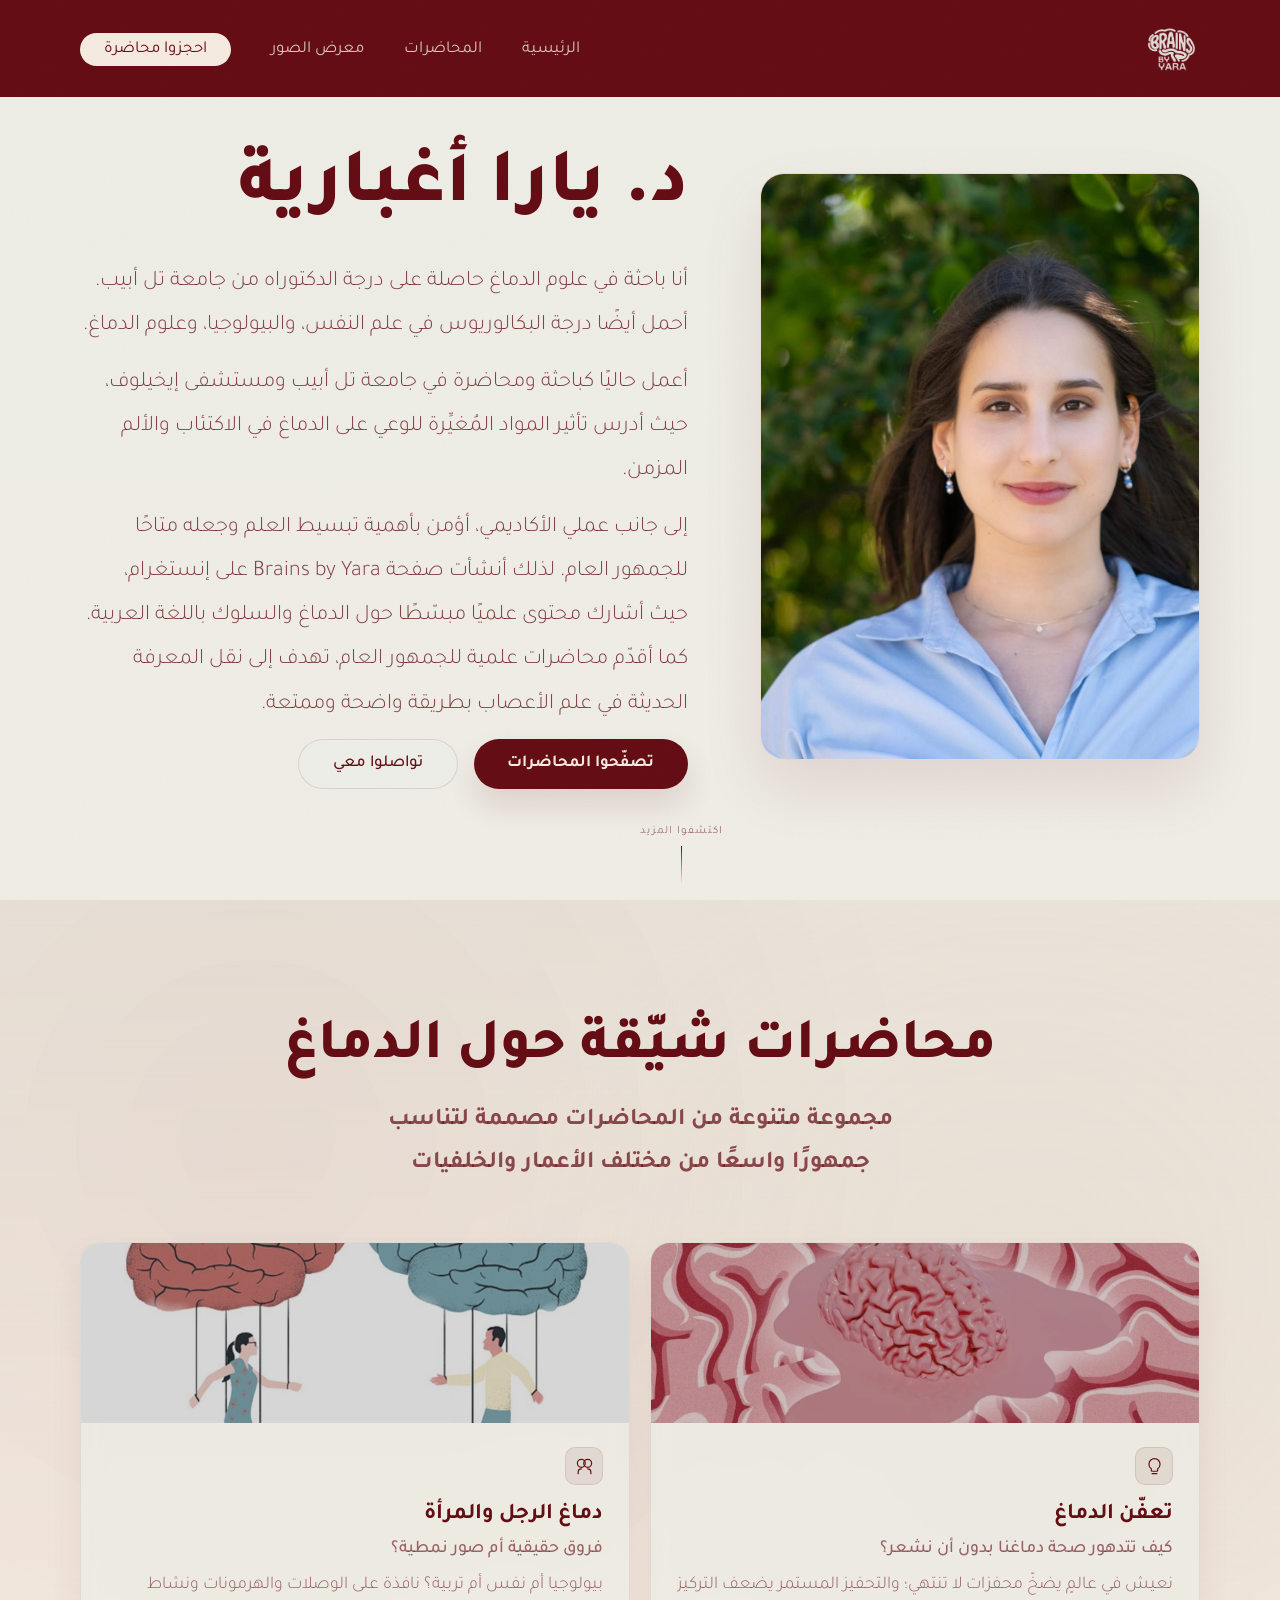
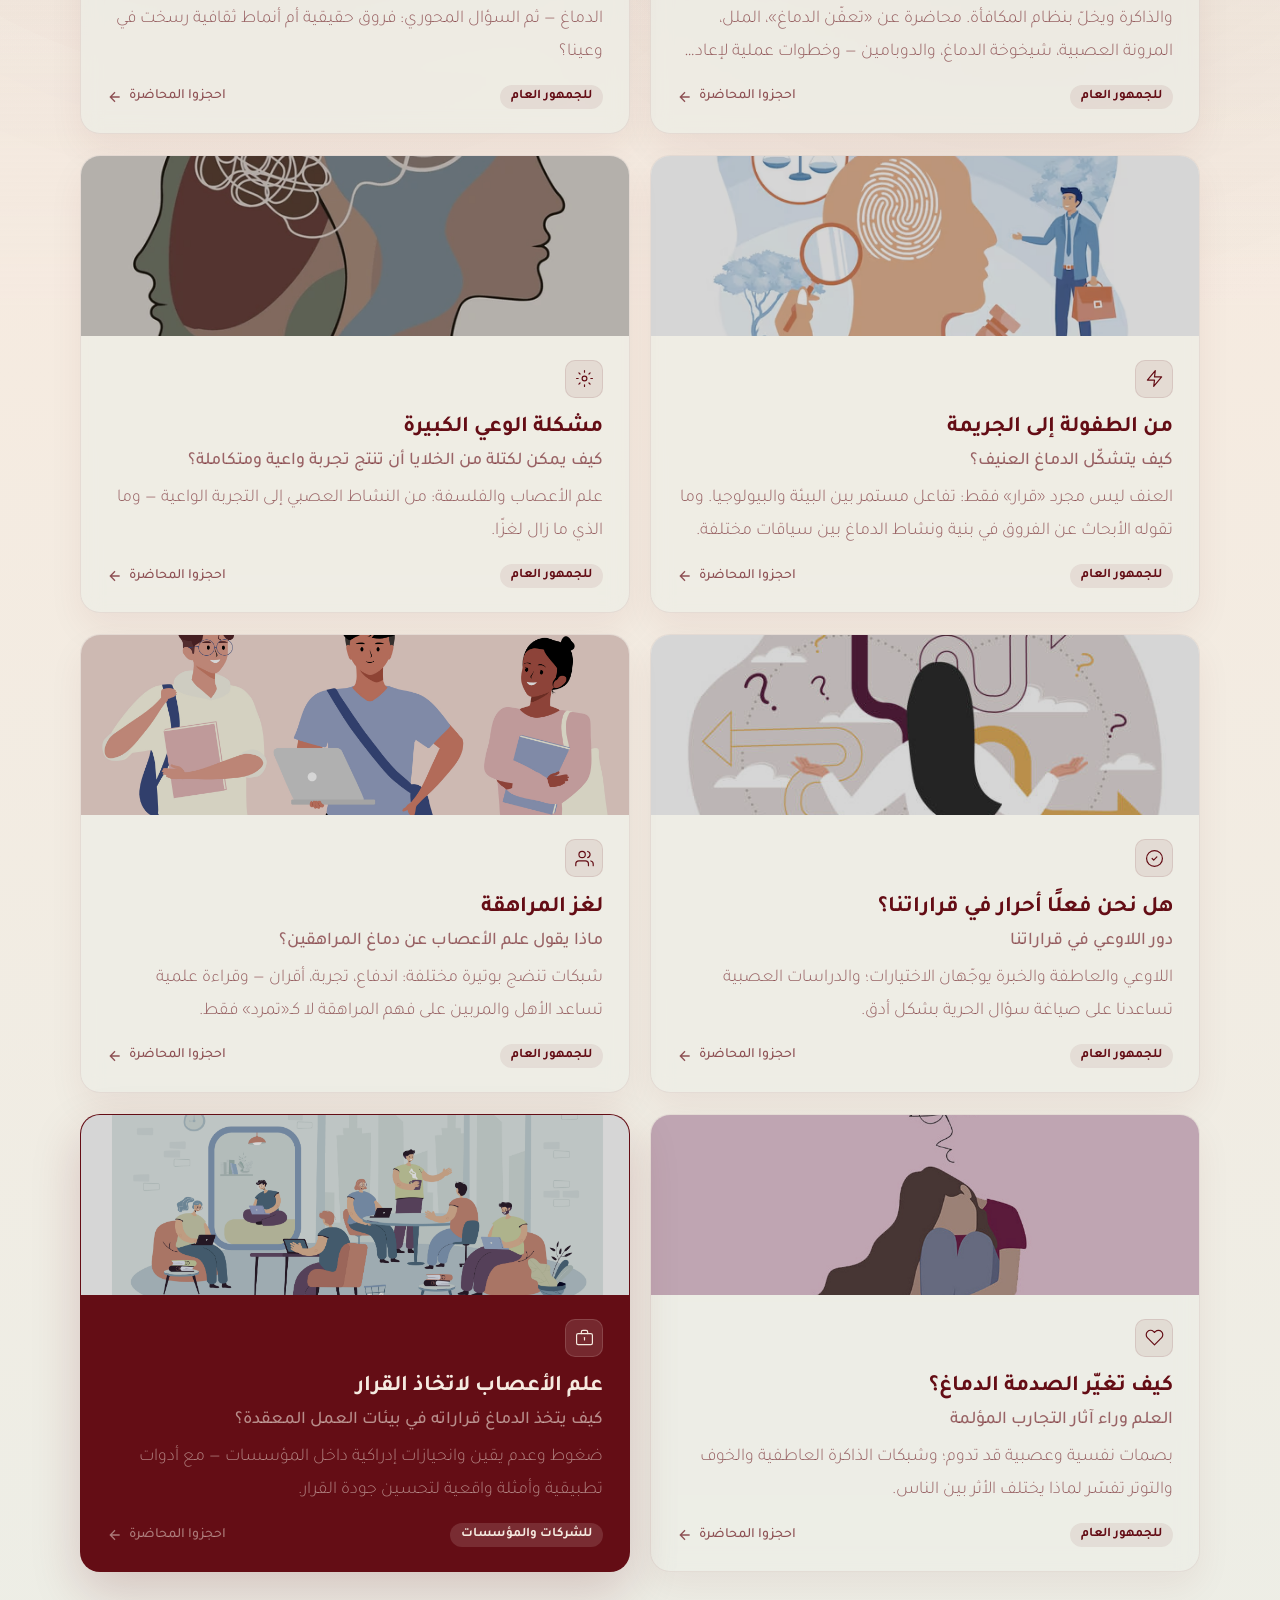
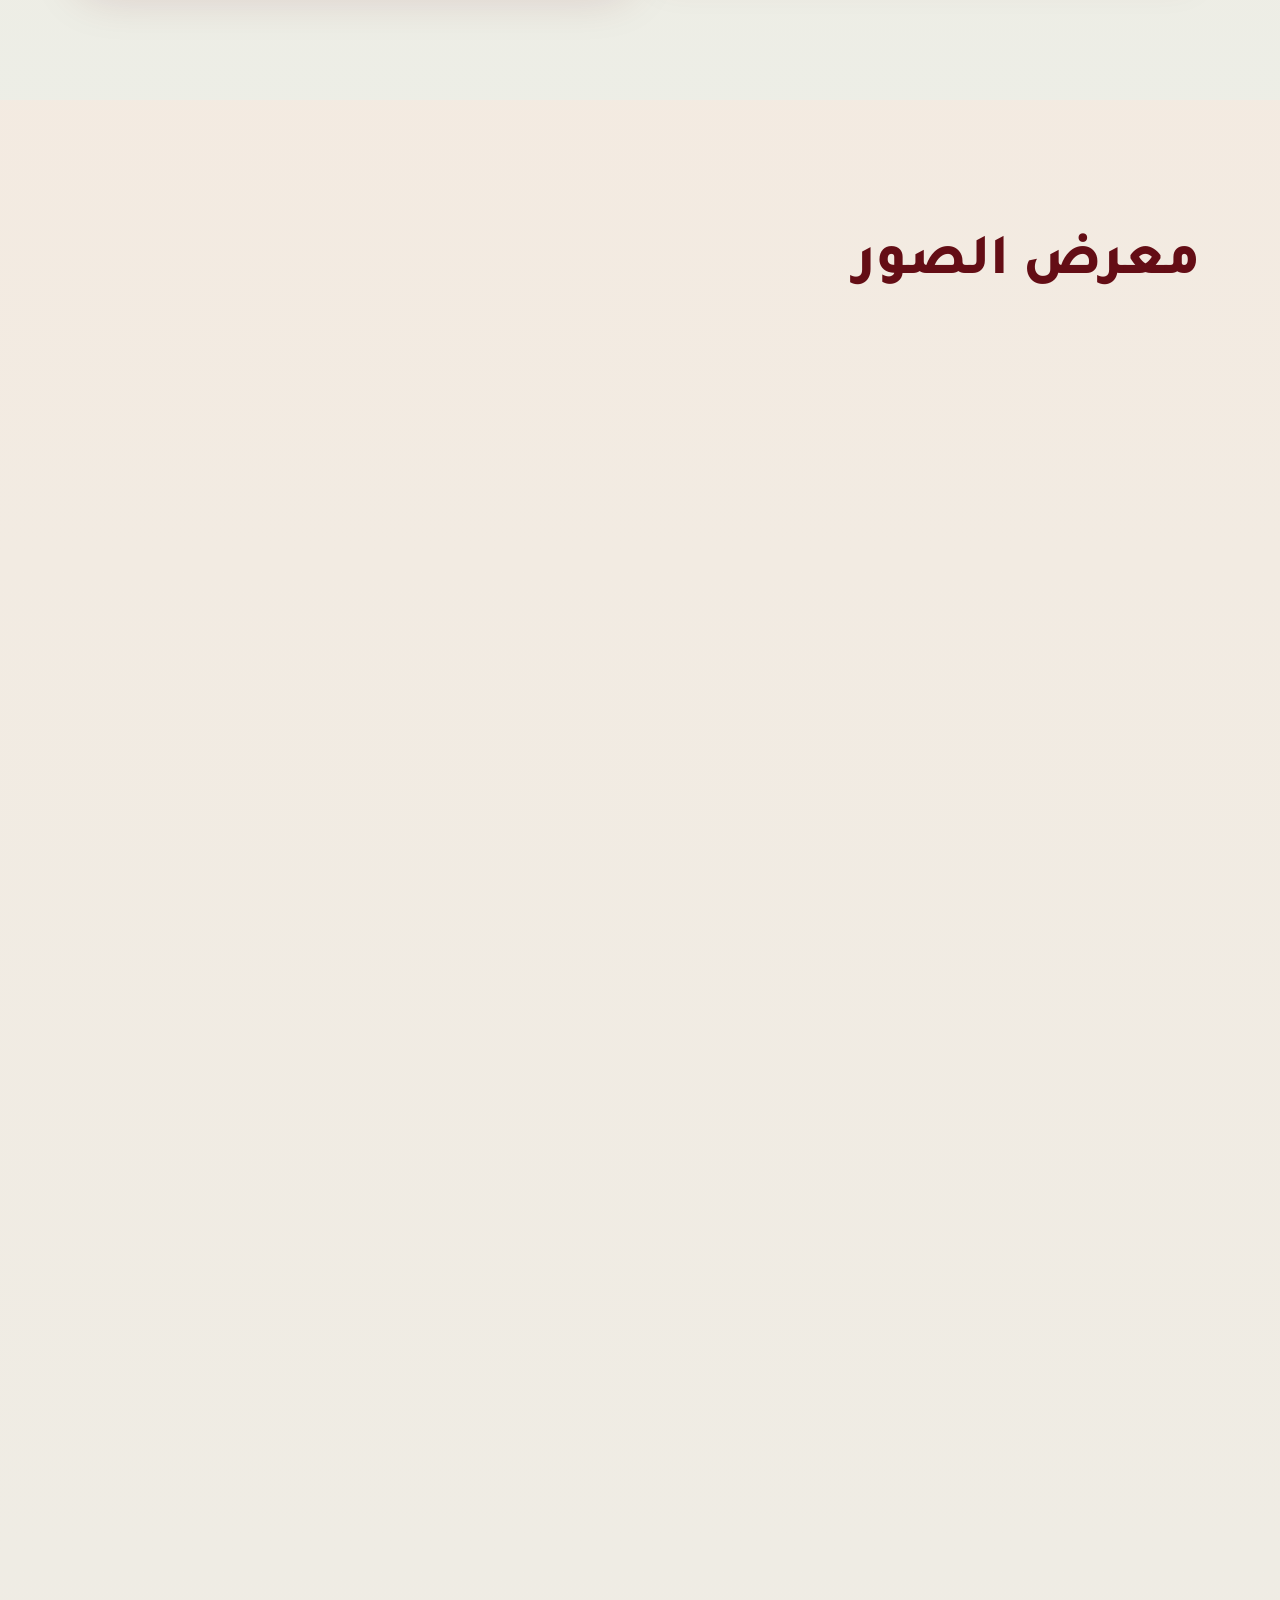
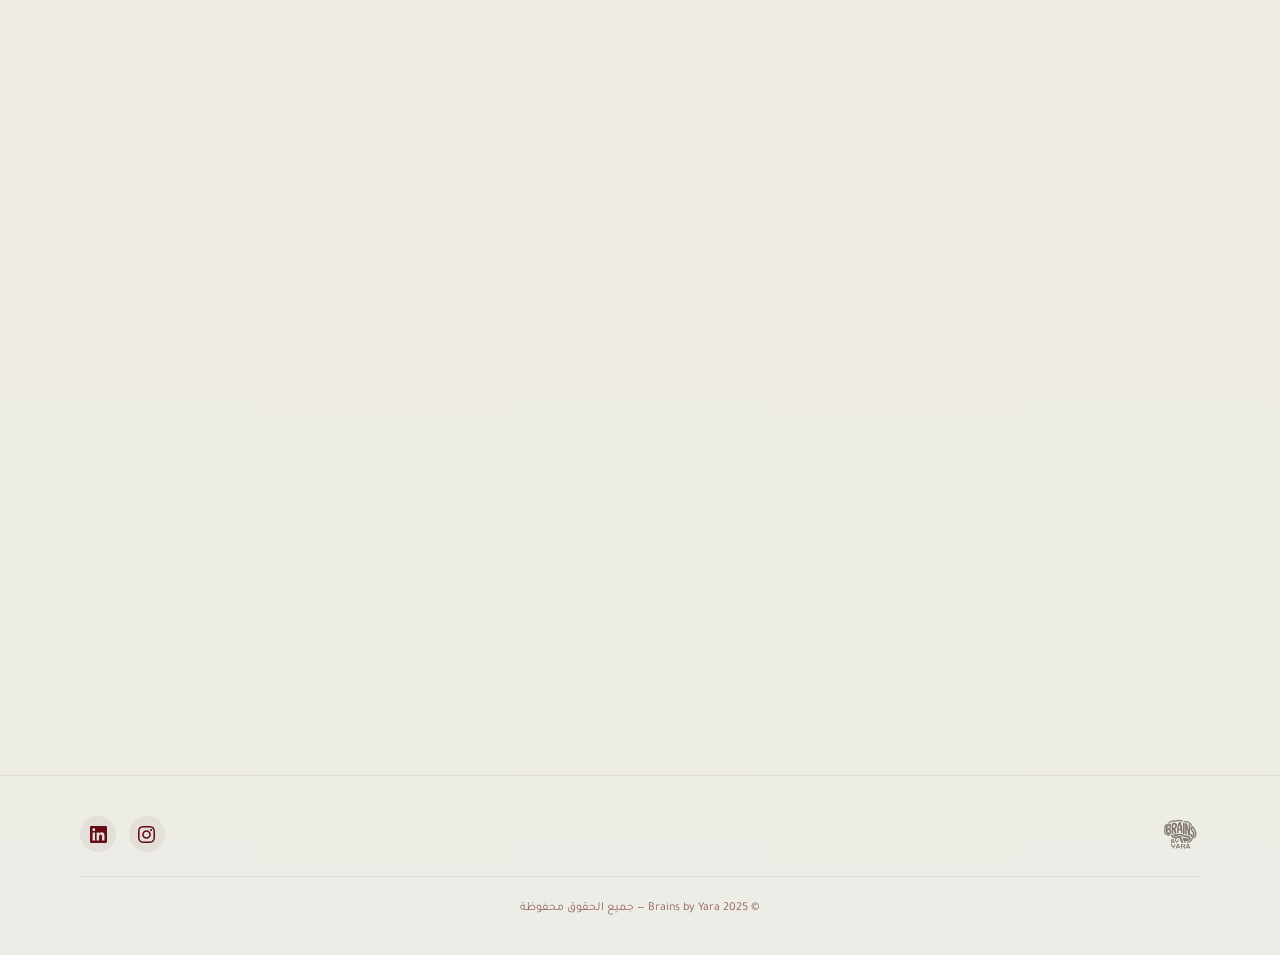
==== index.html @ b1586b53 "Fix scroll hint overlap + soften hero fade effect - Moved scroll hint lower to avoid overlapping but" ====
<!DOCTYPE html>
<html lang="ar" dir="rtl">
<head>
    <meta charset="UTF-8">
    <meta name="viewport" content="width=device-width, initial-scale=1.0">
    <title>Brains by Yara — محاضرات في علم الأعصاب</title>
    <meta name="description" content="محاضرات تفاعلية في علم الأعصاب مع يارا عجبارية. اكتشفوا كيف يعمل الدماغ من خلال محاضرات مشوّقة حول الوعي، اتخاذ القرارات، المراهقة، الصدمات النفسية والمزيد.">
    <meta name="keywords" content="علم الأعصاب, محاضرات, يارا عجبارية, الدماغ, Brains by Yara, neuroscience, lectures">
    <meta property="og:type" content="website">
    <meta property="og:title" content="Brains by Yara — محاضرات في علم الأعصاب">
    <meta property="og:description" content="محاضرات تفاعلية في علم الأعصاب مع يارا عجبارية. اكتشفوا كيف يعمل الدماغ من خلال محاضرات مشوّقة.">
    <meta property="og:image" content="https://brainsbyara.com/Yara_logo_Sand.png">
    <meta property="og:url" content="https://brainsbyara.com/">
    <meta property="og:locale" content="ar_AR">
    <meta name="twitter:card" content="summary_large_image">
    <meta name="twitter:title" content="Brains by Yara — محاضرات في علم الأعصاب">
    <meta name="twitter:description" content="محاضرات تفاعلية في علم الأعصاب مع يارا عجبارية.">
    <meta name="twitter:image" content="https://brainsbyara.com/Yara_logo_Sand.png">
    <link rel="canonical" href="https://brainsbyara.com/">
    <link rel="icon" type="image/png" href="Yara_logo_Sand.png">
    <link href="https://fonts.googleapis.com/css2?family=Tajawal:wght@200;300;400;500;700;800;900&family=Playfair+Display:ital,wght@0,400;0,600;0,700;0,800;1,400;1,600&display=swap" rel="stylesheet">
    <style>
        :root {
            --brown: #640D15;
            --khaki: #D6CBC1;
            --cream: #F5EAE0;
            --blush: #E1D5C9;
            --olive: #640D15;
            --dark-green: #640D15;
            --off-white: #ECEDE6;
            --near-black: #2f2326;
        }

        * { margin: 0; padding: 0; box-sizing: border-box; }
        html { scroll-behavior: smooth; }
        body {
            font-family: 'Tajawal', sans-serif;
            font-size: 1.35rem;
            background: linear-gradient(180deg, var(--off-white) 0%, var(--cream) 48%, var(--off-white) 100%);
            color: var(--near-black);
            overflow-x: hidden;
        }

        /* Grain */
        body::after {
            content: '';
            position: fixed; inset: 0; z-index: 9999;
            pointer-events: none; opacity: 0.012;
            background-image: url("data:image/svg+xml,%3Csvg viewBox='0 0 256 256' xmlns='http://www.w3.org/2000/svg'%3E%3Cfilter id='n'%3E%3CfeTurbulence type='fractalNoise' baseFrequency='0.9' numOctaves='4' stitchTiles='stitch'/%3E%3C/filter%3E%3Crect width='100%25' height='100%25' filter='url(%23n)'/%3E%3C/svg%3E");
            background-repeat: repeat; background-size: 180px;
        }

        .scroll-progress {
            position: fixed; top: 0; right: 0; height: 2px;
            background: linear-gradient(90deg, var(--cream), var(--khaki));
            z-index: 1000; width: 0%;
        }

        /* === NAV === */
        nav {
            position: fixed; top: 0; right: 0; left: 0; z-index: 100;
            padding: 1.6rem 5rem;
            display: flex; justify-content: space-between; align-items: center;
            background: var(--brown);
            transition: all 0.5s cubic-bezier(0.16, 1, 0.3, 1);
        }
        nav.scrolled {
            background: rgba(100,13,21,0.96);
            backdrop-filter: blur(24px); -webkit-backdrop-filter: blur(24px);
            padding: 1rem 5rem;
            box-shadow: 0 16px 36px rgba(100,13,21,0.18);
        }
        .nav-logo {
            display: flex; align-items: center;
        }
        .nav-logo img {
            height: 46px; width: auto;
            opacity: 0.92;
            transition: opacity 0.3s;
        }
        .nav-logo img:hover { opacity: 1; }
        nav.scrolled .nav-logo img { height: 38px; }
        .nav-links { display: flex; gap: 2.5rem; list-style: none; }
        .nav-links a {
            text-decoration: none; color: rgba(245,234,224,0.82); font-weight: 400;
            font-size: 1.05rem; position: relative; transition: color 0.3s;
        }
        .nav-links a:hover { color: var(--cream); }
        .nav-links a::after {
            content: ''; position: absolute; bottom: -4px; right: 0;
            width: 0; height: 1px; background: var(--cream);
            transition: width 0.4s cubic-bezier(0.16,1,0.3,1);
        }
        .nav-links a:hover::after { width: 100%; }
        .nav-cta {
            padding: 0.5rem 1.5rem; background: var(--cream);
            color: var(--brown) !important; border-radius: 100px;
            font-weight: 600; transition: all 0.3s;
        }
        .nav-cta::after { display: none !important; }
        .nav-cta:hover { background: var(--off-white); transform: scale(1.03); }
        .nav-toggle {
            display: none; background: none; border: none; cursor: pointer;
            width: 30px; height: 22px; position: relative; z-index: 101;
        }
        .nav-toggle span {
            display: block; width: 100%; height: 2px; background: var(--cream);
            position: absolute; right: 0; transition: all 0.3s;
        }
        .nav-toggle span:nth-child(1) { top: 0; }
        .nav-toggle span:nth-child(2) { top: 50%; transform: translateY(-50%); }
        .nav-toggle span:nth-child(3) { bottom: 0; }
        .nav-toggle.active span:nth-child(1) { top: 50%; transform: translateY(-50%) rotate(45deg); }
        .nav-toggle.active span:nth-child(2) { opacity: 0; }
        .nav-toggle.active span:nth-child(3) { bottom: 50%; transform: translateY(50%) rotate(-45deg); }
        .mobile-logo { display: none; }

        /* === COMBINED HERO + ABOUT === */
        .hero-about {
            min-height: 100vh; display: flex; align-items: center;
            padding: 8rem 5rem 6rem; position: relative;
        }
        .hero-about-inner {
            display: grid; grid-template-columns: 0.42fr 0.58fr;
            gap: 4.5rem; align-items: center;
            max-width: 1200px; margin: 0 auto; width: 100%;
        }

        /* Image side */
        .hero-image-col { position: relative; }
        .hero-image-main {
            width: 100%; aspect-ratio: 3/4; border-radius: 24px;
            overflow: hidden; position: relative;
            background: rgba(245,234,224,0.82);
            border: 1px solid rgba(100,13,21,0.08);
            box-shadow: 0 28px 60px rgba(100,13,21,0.10);
            opacity: 0; animation: heroReveal 1s cubic-bezier(0.16,1,0.3,1) 0.1s forwards;
        }
        .hero-image-main img { width: 100%; height: 100%; object-fit: cover; object-position: center top; transition: transform 0.6s ease; }
        .hero-image-main:hover img { transform: scale(1.03); }

        .hero-image-badge {
            position: absolute; bottom: -18px; left: -18px;
            background: rgba(236,237,230,0.96); color: var(--brown);
            padding: 1.1rem 1.5rem; border-radius: 16px; text-align: center;
            box-shadow: 0 18px 40px rgba(100,13,21,0.10);
            border: 1px solid rgba(100,13,21,0.08);
            opacity: 0; animation: heroReveal 0.8s cubic-bezier(0.16,1,0.3,1) 0.5s forwards;
        }
        .hero-image-badge .badge-num { font-family: 'Tajawal', sans-serif; font-size: 1.7rem; font-weight: 800; display: block; }
        .hero-image-badge .badge-text { font-size: 0.7rem; font-weight: 400; opacity: 0.7; }

        /* Decorative ring */
        .hero-image-ring {
            position: absolute; top: -20px; right: -20px;
            width: 110px; height: 110px; border-radius: 50%;
            border: 2px solid rgba(100,13,21,0.16);
            opacity: 0; animation: heroReveal 0.8s ease 0.7s forwards;
        }

        @keyframes heroReveal { from { opacity:0; transform:translateY(30px) scale(0.96); } to { opacity:1; transform:translateY(0) scale(1); } }

        /* Content side */
        .hero-content { position: relative; z-index: 2; }
        .hero-label {
            font-size: 0.76rem; font-weight: 600; color: var(--olive);
            text-transform: uppercase; letter-spacing: 3px; margin-bottom: 1.2rem;
            opacity: 0; animation: fadeUp 0.9s ease 0.15s forwards;
        }
        .hero-content h1 {
            font-family: 'Tajawal', sans-serif;
            font-size: clamp(3.4rem,6vw,5rem); font-weight: 800;
            line-height: 1.2; color: var(--dark-green); margin-bottom: 1.5rem;
            opacity: 0; animation: fadeUp 0.9s ease 0.3s forwards;
        }
        .hero-content .hero-bio {
            font-size: 1.38rem; line-height: 2; color: rgba(100,13,21,0.76); font-weight: 300;
            margin-bottom: 0.8rem;
            opacity: 0; animation: fadeUp 0.9s ease 0.45s forwards;
        }
        .hero-about-tags {
            display: flex; flex-wrap: wrap; gap: 0.5rem; margin: 1.8rem 0 2.2rem;
            opacity: 0; animation: fadeUp 0.9s ease 0.55s forwards;
        }
        .hero-about-tag {
            padding: 0.4rem 1rem; background: rgba(100,13,21,0.05);
            border: 1px solid rgba(100,13,21,0.08);
            border-radius: 100px; font-size: 0.76rem; color: var(--dark-green);
            font-weight: 500; transition: all 0.3s;
        }
        .hero-about-tag:hover { background: rgba(100,13,21,0.10); transform: translateY(-2px); }

        .hero-buttons {
            display: flex; gap: 1rem;
            opacity: 0; animation: fadeUp 0.9s ease 0.65s forwards;
        }
        .btn-primary {
            padding: 0.85rem 2.1rem; background: var(--dark-green); color: var(--cream);
            border: none; border-radius: 100px; font-family: 'Tajawal', sans-serif;
            font-size: 1.05rem; font-weight: 600; cursor: pointer;
            box-shadow: 0 16px 30px rgba(100,13,21,0.12);
            transition: all 0.4s cubic-bezier(0.16,1,0.3,1);
        }
        .btn-primary:hover { background: var(--olive); transform: translateY(-2px); box-shadow: 0 20px 36px rgba(100,13,21,0.18); }
        .btn-secondary {
            padding: 0.85rem 2.1rem; background: rgba(236,237,230,0.76); color: var(--dark-green);
            border: 1.5px solid rgba(100,13,21,0.12); border-radius: 100px;
            font-family: 'Tajawal', sans-serif; font-size: 1.05rem; font-weight: 500;
            cursor: pointer; transition: all 0.4s cubic-bezier(0.16,1,0.3,1);
        }
        .btn-secondary:hover { background: rgba(100,13,21,0.08); color: var(--dark-green); border-color: rgba(100,13,21,0.18); transform: translateY(-2px); }
        @keyframes fadeUp { from { opacity:0; transform:translateY(28px); } to { opacity:1; transform:translateY(0); } }

        .scroll-hint {
            position: absolute; bottom: 1rem; left: 50%; transform: translateX(-50%);
            display: flex; flex-direction: column; align-items: center; gap: 0.5rem;
            opacity: 0; animation: fadeUp 0.9s ease 1s forwards;
            z-index: 1;
        }
        .scroll-hint span { font-size: 0.7rem; color: var(--brown); opacity: 0.55; letter-spacing: 1px; }
        .scroll-hint-line { width: 1px; height: 38px; background: linear-gradient(to bottom, var(--olive), transparent); animation: scrollPulse 2s ease-in-out infinite; }
        @keyframes scrollPulse { 0%,100% { opacity:0.3; transform:scaleY(1); } 50% { opacity:1; transform:scaleY(1.3); } }

        /* === SHARED === */
        .section-label { font-size: 0.95rem; font-weight: 600; color: var(--olive); text-transform: uppercase; letter-spacing: 3px; margin-bottom: 1rem; }
        .section-title { font-family: 'Tajawal', sans-serif; font-size: clamp(2.8rem,4.5vw,3.8rem); font-weight: 800; color: var(--dark-green); line-height: 1.3; }

        /* === REVEAL SYSTEM === */
        .reveal { opacity: 0; transform: translateY(50px); transition: opacity 0.9s cubic-bezier(0.16,1,0.3,1), transform 0.9s cubic-bezier(0.16,1,0.3,1); }
        .reveal.active { opacity: 1; transform: translateY(0); }
        .reveal-scale { opacity: 0; transform: scale(0.92); transition: opacity 0.9s cubic-bezier(0.16,1,0.3,1), transform 0.9s cubic-bezier(0.16,1,0.3,1); }
        .reveal-scale.active { opacity: 1; transform: scale(1); }
        .reveal-blur { opacity: 0; filter: blur(8px); transform: translateY(30px); transition: opacity 1s cubic-bezier(0.16,1,0.3,1), filter 1s cubic-bezier(0.16,1,0.3,1), transform 1s cubic-bezier(0.16,1,0.3,1); }
        .reveal-blur.active { opacity: 1; filter: blur(0); transform: translateY(0); }
        .reveal-slide-r { opacity: 0; transform: translateX(60px); transition: opacity 0.9s cubic-bezier(0.16,1,0.3,1), transform 0.9s cubic-bezier(0.16,1,0.3,1); }
        .reveal-slide-r.active { opacity: 1; transform: translateX(0); }
        .reveal-slide-l { opacity: 0; transform: translateX(-60px); transition: opacity 0.9s cubic-bezier(0.16,1,0.3,1), transform 0.9s cubic-bezier(0.16,1,0.3,1); }
        .reveal-slide-l.active { opacity: 1; transform: translateX(0); }
        .stagger-1 { transition-delay: 0.05s; }
        .stagger-2 { transition-delay: 0.15s; }
        .stagger-3 { transition-delay: 0.25s; }
        .stagger-4 { transition-delay: 0.35s; }

        /* === LECTURES === */
        .lectures {
            padding: 7rem 5rem 8rem;
            background: linear-gradient(180deg, rgba(225,213,201,0.38) 0%, rgba(245,234,224,0.96) 42%, rgba(236,237,230,0.96) 100%);
            position: relative;
            overflow: hidden;
        }
        .lectures::before {
            content: ''; position: absolute; inset: 0;
            background:
                radial-gradient(circle at 20% 10%, rgba(100,13,21,0.05), transparent 28%),
                radial-gradient(circle at 80% 20%, rgba(214,203,193,0.30), transparent 26%);
        }
        .lectures::after {
            content: ''; position: absolute; top: -20%; right: -10%;
            width: 500px; height: 500px;
            background: radial-gradient(circle, rgba(100,13,21,0.08) 0%, transparent 70%);
            pointer-events: none;
        }
        .lectures-header { text-align: center; margin-bottom: 3.5rem; position: relative; z-index: 2; }
        .lectures-header .section-label { color: var(--brown); }
        .lectures-header .section-title { color: var(--dark-green); margin-bottom: 0.8rem; }
        .lectures-header p { font-size: 1.5rem; color: rgba(100,13,21,0.72); font-weight: 600; max-width: 560px; margin: 0 auto; line-height: 1.8; }

        /* Lecture cards — 2 per row grid */
        .lectures-grid {
            display: grid; grid-template-columns: 1fr 1fr;
            gap: 1.3rem; position: relative; z-index: 2;
        }

        .lecture-card {
            background: rgba(236,237,230,0.68);
            border: 1px solid rgba(100,13,21,0.08);
            border-radius: 20px; overflow: hidden; cursor: pointer;
            transition: all 0.5s cubic-bezier(0.16,1,0.3,1);
            position: relative; display: flex; flex-direction: column;
            box-shadow: 0 16px 36px rgba(100,13,21,0.06);
            backdrop-filter: blur(10px);
        }
        .lecture-card:hover {
            transform: translateY(-6px);
            border-color: rgba(100,13,21,0.16);
            background: rgba(245,234,224,0.9);
            box-shadow: 0 22px 52px rgba(100,13,21,0.10);
        }
        /* animated gradient border */
        .lecture-card::before {
            content: ''; position: absolute; inset: 0;
            border-radius: 20px; padding: 1.5px;
            background: linear-gradient(135deg, transparent, rgba(214,203,193,0.45), transparent, rgba(100,13,21,0.18));
            background-size: 300% 300%;
            -webkit-mask: linear-gradient(#fff 0 0) content-box, linear-gradient(#fff 0 0);
            -webkit-mask-composite: xor; mask-composite: exclude;
            animation: gradB 8s ease infinite;
            opacity: 0; transition: opacity 0.5s; z-index: 3;
        }
        .lecture-card:hover::before { opacity: 1; }
        @keyframes gradB { 0% { background-position:0% 50%; } 50% { background-position:100% 50%; } 100% { background-position:0% 50%; } }

        .lecture-card-image {
            position: relative; overflow: hidden; height: 180px;
        }
        .lecture-card-image img {
            width: 100%; height: 100%; object-fit: cover;
            filter: brightness(0.84) saturate(0.72) grayscale(8%);
            transition: all 0.7s cubic-bezier(0.16,1,0.3,1);
        }
        .lecture-card:hover .lecture-card-image img {
            filter: brightness(0.94) saturate(0.9) grayscale(0%);
            transform: scale(1.06);
        }
        .lecture-card-num {
            position: absolute; bottom: 0.6rem; right: 0.8rem;
            font-family: 'Tajawal', sans-serif;
            font-size: 3.2rem; font-weight: 800; line-height: 1;
            color: rgba(100,13,21,0.12);
            transition: color 0.4s;
        }
        .lecture-card:hover .lecture-card-num { color: rgba(100,13,21,0.18); }

        .lecture-card-content {
            padding: 1.5rem 1.6rem; display: flex; flex-direction: column; flex: 1;
        }
        .lecture-card-icon {
            width: 38px; height: 38px; border-radius: 10px;
            background: rgba(100,13,21,0.08);
            display: flex; align-items: center; justify-content: center;
            margin-bottom: 0.9rem;
            border: 1px solid rgba(100,13,21,0.10);
            transition: all 0.4s;
        }
        .lecture-card-icon svg { width: 19px; height: 19px; stroke: var(--brown); fill: none; stroke-width: 1.5; stroke-linecap: round; stroke-linejoin: round; transition: all 0.4s; }
        .lecture-card:hover .lecture-card-icon { background: var(--olive); border-color: var(--olive); transform: rotate(-5deg) scale(1.08); }
        .lecture-card:hover .lecture-card-icon svg { stroke: var(--cream); }

        .lecture-card h3 { font-size: 1.4rem; font-weight: 700; color: var(--brown); margin-bottom: 0.3rem; line-height: 1.5; }
        .lecture-card .lecture-subtitle { font-size: 1.12rem; color: rgba(100,13,21,0.72); font-weight: 500; margin-bottom: 0.6rem; opacity: 0.85; }
        .lecture-card .lecture-desc {
            font-size: 1.12rem; line-height: 1.85; color: rgba(100,13,21,0.62);
            font-weight: 300;
            display: -webkit-box; -webkit-line-clamp: 3; -webkit-box-orient: vertical; overflow: hidden;
        }
        .lecture-card-footer {
            display: flex; align-items: center; justify-content: space-between;
            margin-top: auto; padding-top: 1rem;
        }
        .lecture-card-tag {
            font-size: 0.82rem; font-weight: 600; color: var(--brown);
            background: rgba(100,13,21,0.07); padding: 0.25rem 0.7rem;
            border-radius: 100px;
        }
        .lecture-book-btn {
            display: flex; align-items: center; gap: 0.4rem;
            font-size: 0.88rem; color: var(--brown); font-weight: 500;
            background: none; border: none; cursor: pointer;
            font-family: 'Tajawal', sans-serif; opacity: 0.7; transition: all 0.3s;
        }
        .lecture-card:hover .lecture-book-btn { opacity: 1; color: var(--olive); }
        .lecture-book-btn svg { transition: transform 0.3s; }
        .lecture-card:hover .lecture-book-btn svg { transform: translateX(-4px); }
        .lecture-detail-link {
            display: inline-flex; align-items: center; gap: 0.35rem;
            font-size: 0.86rem; color: var(--brown); font-weight: 600;
            text-decoration: none; opacity: 0.65; transition: all 0.3s;
            padding: 0.2rem 0.6rem; border-radius: 8px;
        }
        .lecture-card:hover .lecture-detail-link { opacity: 1; background: rgba(100,13,21,0.06); }
        .lecture-detail-link svg { transition: transform 0.3s; }
        .lecture-card:hover .lecture-detail-link svg { transform: translateX(-3px); }

        .lecture-card.corporate::before {
            background: linear-gradient(135deg, transparent, rgba(245,234,224,0.3), transparent, rgba(245,234,224,0.15));
        }
        .lecture-card.corporate {
            background: var(--brown);
            border-color: transparent;
            box-shadow: 0 20px 50px rgba(100,13,21,0.18);
        }
        .lecture-card.corporate:hover {
            background: #7a1520;
            box-shadow: 0 28px 60px rgba(100,13,21,0.24);
        }
        .lecture-card.corporate .lecture-card-num { color: rgba(245,234,224,0.08); }
        .lecture-card.corporate:hover .lecture-card-num { color: rgba(245,234,224,0.14); }
        .lecture-card.corporate .lecture-card-icon { background: rgba(245,234,224,0.12); border-color: rgba(245,234,224,0.15); }
        .lecture-card.corporate .lecture-card-icon svg { stroke: var(--cream); }
        .lecture-card.corporate:hover .lecture-card-icon { background: var(--cream); border-color: var(--cream); }
        .lecture-card.corporate:hover .lecture-card-icon svg { stroke: var(--brown); }
        .lecture-card.corporate h3 { color: var(--cream); }
        .lecture-card.corporate .lecture-subtitle { color: rgba(245,234,224,0.68); }
        .lecture-card.corporate .lecture-desc { color: rgba(245,234,224,0.52); }
        .lecture-card.corporate .lecture-card-tag { background: rgba(245,234,224,0.14); color: var(--cream); }
        .lecture-card.corporate .lecture-book-btn { color: rgba(245,234,224,0.7); }
        .lecture-card.corporate:hover .lecture-book-btn { color: var(--cream); }

        /* === GALLERY === */
        .gallery-section { padding: 8rem 5rem; }
        .gallery-header { margin-bottom: 3rem; }
        .gallery-grid {
            display: grid;
            grid-template-columns: repeat(3, 1fr);
            grid-auto-rows: 320px;
            gap: 1rem;
        }
        .gallery-item {
            border-radius: 18px; overflow: hidden; position: relative; cursor: pointer;
            transition: transform 0.5s cubic-bezier(0.16,1,0.3,1);
            border: 1px solid rgba(100,13,21,0.08);
            box-shadow: 0 18px 40px rgba(100,13,21,0.08);
        }
        .gallery-item:nth-child(1) { grid-column: span 2; grid-row: span 1; }
        .gallery-item:nth-child(1) img { object-position: center 30%; }
        .gallery-item:hover { transform: scale(0.98); }
        .gallery-item img {
            width: 100%; height: 100%; object-fit: cover;
            filter: grayscale(12%) brightness(0.98);
            transition: all 0.7s cubic-bezier(0.16,1,0.3,1);
        }
        .gallery-item:hover img { filter: grayscale(0%) brightness(1); transform: scale(1.06); }
        .gallery-overlay {
            position: absolute; inset: 0;
            background: linear-gradient(to top, rgba(100,13,21,0.62) 0%, rgba(100,13,21,0.16) 42%, transparent 100%);
            display: flex; flex-direction: column; justify-content: flex-end;
            padding: 1.5rem; opacity: 0; transition: opacity 0.5s;
        }
        .gallery-item:hover .gallery-overlay { opacity: 1; }
        .gallery-overlay h4 { color: white; font-size: 0.92rem; font-weight: 600; }
        .gallery-overlay span { color: rgba(255,255,255,0.5); font-size: 0.76rem; margin-top: 0.2rem; }

        /* === CONTACT === */
        .contact { padding: 7rem 5rem; }
        .contact-inner {
            max-width: 760px; margin: 0 auto;
            background: linear-gradient(180deg, rgba(245,234,224,0.98) 0%, rgba(236,237,230,0.98) 100%);
            border-radius: 28px; padding: 3.5rem; position: relative; overflow: hidden;
            border: 1px solid rgba(100,13,21,0.08);
            box-shadow: 0 24px 60px rgba(100,13,21,0.08);
        }
        .contact-inner::before { content:''; position:absolute; top:-50%; left:-50%; width:200%; height:200%; background:radial-gradient(circle at 30% 30%, rgba(225,213,201,0.42), transparent 50%); }
        .contact-content { position: relative; z-index: 2; text-align: center; }
        .contact-content .section-label { color: var(--brown); }
        .contact-content h2 { font-family: 'Tajawal', sans-serif; font-size: clamp(2.8rem,4.5vw,3.8rem); font-weight: 800; color: var(--dark-green); margin-bottom: 0.7rem; }
        .contact-content > p { font-size: 1.45rem; color: rgba(100,13,21,0.72); font-weight: 600; margin-bottom: 2.2rem; max-width: 460px; margin-left:auto; margin-right:auto; line-height:1.8; }
        .contact-form { display:grid; grid-template-columns:1fr 1fr; gap:0.8rem; max-width:560px; margin:0 auto; }
        .contact-form .full-width { grid-column: span 2; }
        .form-group input, .form-group select, .form-group textarea {
            width:100%; padding:0.85rem 1.1rem;
            background:rgba(255,255,255,0.72); border:1px solid rgba(100,13,21,0.08);
            border-radius:11px; color:var(--near-black);
            font-family:'Tajawal',sans-serif; font-size:0.95rem;
            transition:all 0.3s; outline:none; direction:rtl;
        }
        .form-group input::placeholder, .form-group textarea::placeholder { color:rgba(100,13,21,0.34); }
        .form-group input:focus, .form-group select:focus, .form-group textarea:focus { border-color:var(--olive); background:white; box-shadow:0 0 0 4px rgba(100,13,21,0.06); }
        .form-group select { appearance:none; cursor:pointer; }
        .form-group select option { background:var(--off-white); color:var(--near-black); }
        .form-group textarea { resize:none; height:100px; }
        .form-submit { grid-column:span 2; margin-top:0.3rem; }
        .form-submit button {
            width:100%; padding:0.9rem;
            background:var(--dark-green); color:var(--cream);
            border:none; border-radius:11px; font-family:'Tajawal',sans-serif;
            font-size:1.05rem; font-weight:700; cursor:pointer;
            box-shadow: 0 16px 30px rgba(100,13,21,0.12);
            transition:all 0.4s cubic-bezier(0.16,1,0.3,1);
        }
        .form-submit button:hover { background:var(--olive); transform:translateY(-2px); box-shadow:0 20px 36px rgba(100,13,21,0.18); }

        /* === FOOTER === */
        footer {
            padding:2.5rem 5rem;
            background: transparent;
            color:rgba(100,13,21,0.62);
            border-top: 1px solid rgba(100,13,21,0.08);
        }
        .footer-inner { display:flex; justify-content:space-between; align-items:center; }
        .footer-logo { display:flex; align-items:center; }
        .footer-logo img { height:32px; width:auto; filter:brightness(0.35) saturate(1.2) sepia(0.6) hue-rotate(-15deg); opacity:0.8; transition:opacity 0.3s; }
        .footer-logo img:hover { opacity:0.85; }
        .footer-socials { display:flex; gap:0.8rem; }
        .footer-socials a { width:36px; height:36px; border-radius:50%; background:rgba(100,13,21,0.06); display:flex; align-items:center; justify-content:center; color:var(--brown); text-decoration:none; transition:all 0.3s; }
        .footer-socials a:hover { background:var(--olive); color:var(--cream); transform:translateY(-2px); }
        .footer-copy { text-align:center; padding-top:1.5rem; margin-top:1.5rem; border-top:1px solid rgba(100,13,21,0.08); font-size:0.76rem; }

        /* === MODAL === */
        .modal-overlay { position:fixed; inset:0; background:rgba(0,0,0,0.5); backdrop-filter:blur(10px); z-index:200; display:none; align-items:center; justify-content:center; opacity:0; transition:opacity 0.3s; }
        .modal-overlay.show { display:flex; opacity:1; }
        .modal { background:linear-gradient(180deg, rgba(245,234,224,0.98) 0%, rgba(236,237,230,0.98) 100%); border-radius:24px; padding:2.5rem; max-width:500px; width:92%; position:relative; transform:scale(0.9) translateY(20px); transition:all 0.4s cubic-bezier(0.16,1,0.3,1); max-height:90vh; overflow-y:auto; border:1px solid rgba(100,13,21,0.08); box-shadow:0 30px 70px rgba(100,13,21,0.16); }
        .modal-overlay.show .modal { transform:scale(1) translateY(0); }
        .modal-close { position:absolute; top:1.1rem; left:1.1rem; width:30px; height:30px; border-radius:50%; background:rgba(100,13,21,0.06); border:none; cursor:pointer; display:flex; align-items:center; justify-content:center; font-size:1rem; transition:background 0.3s; }
        .modal-close:hover { background:rgba(100,13,21,0.12); }
        .modal h3 { font-family:'Tajawal',sans-serif; font-size:1.4rem; font-weight:800; color:var(--dark-green); margin-bottom:0.3rem; line-height:1.5; }
        .modal .modal-subtitle { font-size:0.95rem; color:var(--olive); margin-bottom:1.2rem; font-weight:500; }
        .modal .modal-desc { font-size:0.98rem; line-height:1.95; color:rgba(100,13,21,0.76); font-weight:300; margin-bottom:1.3rem; padding-bottom:1.3rem; border-bottom:1px solid rgba(100,13,21,0.08); }
        .modal .form-group { margin-bottom:0.65rem; }
        .modal input, .modal textarea { width:100%; padding:0.78rem 1rem; background:white; border:1.5px solid rgba(100,13,21,0.08); border-radius:9px; font-family:'Tajawal',sans-serif; font-size:0.95rem; color:var(--near-black); outline:none; transition:border 0.3s, box-shadow 0.3s; }
        .modal input:focus, .modal textarea:focus { border-color:var(--olive); box-shadow:0 0 0 4px rgba(100,13,21,0.06); }
        .modal textarea { resize:none; height:80px; }
        .modal button.modal-submit { width:100%; padding:0.82rem; background:var(--dark-green); color:var(--cream); border:none; border-radius:9px; font-family:'Tajawal',sans-serif; font-size:1.05rem; font-weight:700; cursor:pointer; margin-top:0.3rem; transition:all 0.3s; box-shadow:0 14px 28px rgba(100,13,21,0.12); }
        .modal button.modal-submit:hover { background:var(--olive); box-shadow:0 18px 34px rgba(100,13,21,0.18); }

        /* === RESPONSIVE === */
        @media (max-width:1024px) {
            nav { padding:1.1rem 2rem; }
            nav.scrolled { padding:0.9rem 2rem; }
            .nav-links { display:none; }
            .nav-toggle { display:block; }
            .nav-links.mobile-open { display:flex; flex-direction:column; position:fixed; inset:0; background:var(--brown); z-index:100; justify-content:center; align-items:center; gap:2rem; padding:2rem; }
            .nav-links.mobile-open a { font-size:1.6rem; color:var(--cream); font-weight:500; }
            .nav-links.mobile-open .mobile-logo { display:block; margin-bottom:2rem; }
            .nav-links.mobile-open .mobile-logo img { height:80px; width:auto; opacity:0.9; }
            .hero-about { padding:7rem 2rem 4rem; }
            .hero-about-inner { grid-template-columns:1fr; gap:2.5rem; }
            .hero-image-col { max-width: 280px; margin: 0 auto; }
            .hero-content { text-align: center; }
            .hero-about-tags { justify-content: center; }
            .hero-buttons { justify-content: center; }
            .scroll-hint { display:none; }
            .lectures { padding:5rem 2rem; }
            .lectures-grid { grid-template-columns:1fr; }
            .gallery-section { padding:5rem 2rem; }
            .gallery-grid { grid-template-columns:1fr 1fr; grid-auto-rows:240px; }
            .gallery-item:nth-child(1) { grid-column:span 2; }
            .gallery-item:nth-child(n+2) { grid-column:span 1; }
            .contact { padding:5rem 2rem; }
            .contact-inner { padding:2.2rem 1.8rem; }
            .contact-form { grid-template-columns:1fr; }
            .contact-form .full-width, .form-submit { grid-column:span 1; }
            footer { padding:2rem 2rem; }
            .footer-inner { flex-direction:column; gap:1.2rem; }
        }
        @media (max-width:600px) {
            .gallery-grid { grid-template-columns:1fr; grid-auto-rows:260px; }
            .gallery-item:nth-child(1) { grid-column:span 1; }
        }
    </style>
</head>
<body>

<div class="scroll-progress" id="scrollProgress"></div>

<nav id="navbar">
    <a href="#home" class="nav-logo"><img src="Yara_logo_Sand.png" alt="Brains by Yara"></a>
    <ul class="nav-links" id="navLinks">
        <li class="mobile-logo"><img src="Yara_logo_Sand.png" alt="Brains by Yara"></li>
        <li><a href="#home">الرئيسية</a></li>
        <li><a href="#lectures">المحاضرات</a></li>
        <li><a href="#gallery">معرض الصور</a></li>
        <li><a href="#contact" class="nav-cta">احجزوا محاضرة</a></li>
    </ul>
    <button class="nav-toggle" id="navToggle" aria-label="القائمة"><span></span><span></span><span></span></button>
</nav>

<!-- HERO + ABOUT combined -->
<section class="hero-about" id="home">
    <div class="hero-about-inner">
        <div class="hero-image-col">
            <div class="hero-image-main"><img src="yara_headshot.jpg" alt="د. يارا أغبارية"></div>
        </div>
        <div class="hero-content">
            <h1>د. يارا أغبارية</h1>
            <p class="hero-bio">أنا باحثة في علوم الدماغ حاصلة على درجة الدكتوراه من جامعة تل أبيب. أحمل أيضًا درجة البكالوريوس في علم النفس، والبيولوجيا، وعلوم الدماغ.</p>
            <p class="hero-bio">أعمل حاليًا كباحثة ومحاضرة في جامعة تل أبيب ومستشفى إيخيلوف، حيث أدرس تأثير المواد المُغيِّرة للوعي على الدماغ في الاكتئاب والألم المزمن.</p>
            <p class="hero-bio">إلى جانب عملي الأكاديمي، أؤمن بأهمية تبسيط العلم وجعله متاحًا للجمهور العام. لذلك أنشأت صفحة Brains by Yara على إنستغرام، حيث أشارك محتوى علميًا مبسّطًا حول الدماغ والسلوك باللغة العربية.  كما أقدّم محاضرات علمية للجمهور العام، تهدف إلى نقل المعرفة الحديثة في علم الأعصاب بطريقة واضحة وممتعة.</p>
            <div class="hero-buttons">
                <button class="btn-primary" onclick="document.getElementById('lectures').scrollIntoView({behavior:'smooth'})">تصفّحوا المحاضرات</button>
                <button class="btn-secondary" onclick="document.getElementById('contact').scrollIntoView({behavior:'smooth'})">تواصلوا معي</button>
            </div>
        </div>
    </div>
    <div class="scroll-hint"><span>اكتشفوا المزيد</span><div class="scroll-hint-line"></div></div>
</section>

<!-- LECTURES -->
<section class="lectures" id="lectures">
    <div class="lectures-header reveal-blur">
        <h2 class="section-title">محاضرات شيّقة حول الدماغ</h2>
        <p>مجموعة متنوعة من المحاضرات مصممة لتناسب جمهورًا واسعًا من مختلف الأعمار والخلفيات</p>
    </div>

    <div class="lectures-grid">

        <!-- 1 Brain Rot -->
        <div class="lecture-card reveal stagger-1" data-page="lecture-1.html" data-title="تعفّن الدماغ: كيف تتدهور صحة دماغنا بدون أن نشعر؟" data-subtitle="Brain Rot" data-desc="نعيش في عالمٍ يضخّ محفزات لا تنتهي — إشعارات، صور، أخبار، وأصوات تختطف انتباهنا كل ثانية. لكن هذا التحفيز المستمر لا يمرّ دون ثمن: دوائر التركيز والذاكرة في الدماغ تضعف، ونظام المكافأة يختلّ، فنفقد قدرتنا على الصبر، وعلى الاستمتاع بالهدوء والتفكير العميق. في هذه المحاضرة سنتحدث عن «تعفّن الدماغ» كمفهوم عصبي معاصر — كيف يختنق دماغ الإنسان من فيضان المعلومات المحيطة بنا؟ هل الملل مُفيد للدماغ؟ ما هي المرونة العصبية وكيف يمكن تحفيزها؟ كيف يمكن تأخير شيخوخة الدماغ؟ وما هو الدوبامين، وكيف يرتبط بأبسط تفاصيل حياتنا دون أن نشعر؟ وأخيرًا، كيف يمكننا تنظيف دماغنا وإعادة توازنه بخطوات عملية وعلمية بسيطة.">
            <div class="lecture-card-image">
                <img src="drive-download-20260325T170126Z-1-001/تعفن الدماغ.webp" alt="تعفّن الدماغ">
            </div>
            <div class="lecture-card-content">
                <div class="lecture-card-icon"><svg viewBox="0 0 24 24"><path d="M12 2a7 7 0 0 0-7 7c0 2.38 1.19 4.47 3 5.74V17a1 1 0 0 0 1 1h6a1 1 0 0 0 1-1v-2.26c1.81-1.27 3-3.36 3-5.74a7 7 0 0 0-7-7z"/><path d="M9 21h6"/></svg></div>
                <h3>تعفّن الدماغ</h3>
                <div class="lecture-subtitle">كيف تتدهور صحة دماغنا بدون أن نشعر؟</div>
                <p class="lecture-desc">نعيش في عالمٍ يضخّ محفزات لا تنتهي؛ والتحفيز المستمر يضعف التركيز والذاكرة ويخلّ بنظام المكافأة. محاضرة عن «تعفّن الدماغ»، الملل، المرونة العصبية، شيخوخة الدماغ، والدوبامين — وخطوات عملية لإعادة التوازن.</p>
                <div class="lecture-card-footer"><span class="lecture-card-tag">للجمهور العام</span><button class="lecture-book-btn">احجزوا المحاضرة <svg width="16" height="16" viewBox="0 0 24 24" fill="none" stroke="currentColor" stroke-width="2"><path d="M19 12H5M12 19l-7-7 7-7"/></svg></button></div>
            </div>
        </div>

        <!-- 2 Male vs Female -->
        <div class="lecture-card reveal stagger-2" data-page="lecture-2.html" data-title="دماغ الرجل والمرأة: فروق حقيقية أم صور نمطية؟" data-subtitle="Male vs Female Brain" data-desc="منذ آلاف السنين، حاول الإنسان أن يفهم: لماذا يفكر الرجال والنساء أحيانًا بطرق مختلفة، ولماذا قد يتصرفون بشكل مختلف؟ هل يعود ذلك إلى عوامل بيولوجية؟ أم نفسية؟ أم أن للتربية والمجتمع الدور الأكبر في تشكيل هذه الفروق؟ في هذه المحاضرة سنفتح نافذة على الدماغ: على الوصلات العصبية، والهرمونات، وأنماط النشاط الدماغي التي قد تساعدنا على فهم لماذا تظهر هذه الاختلافات أحيانًا، ولماذا تختفي في أحيان أخرى. لكن السؤال الأهم الذي سنحاول الإجابة عنه هو: هل الفوارق بين دماغ الرجل والمرأة حقيقية بالفعل، أم أنها أنماط ثقافية ترسّخت في وعينا عبر الزمن؟">
            <div class="lecture-card-image">
                <img src="drive-download-20260325T170126Z-1-001/دماغ رجال ونساء.jpg" alt="دماغ الرجل والمرأة">
            </div>
            <div class="lecture-card-content">
                <div class="lecture-card-icon"><svg viewBox="0 0 24 24"><circle cx="8" cy="8" r="5"/><circle cx="16" cy="8" r="5"/><path d="M4 21v-2a4 4 0 0 1 4-4M20 21v-2a4 4 0 0 0-4-4"/></svg></div>
                <h3>دماغ الرجل والمرأة</h3>
                <div class="lecture-subtitle">فروق حقيقية أم صور نمطية؟</div>
                <p class="lecture-desc">بيولوجيا أم نفس أم تربية؟ نافذة على الوصلات والهرمونات ونشاط الدماغ — ثم السؤال المحوري: فروق حقيقية أم أنماط ثقافية رسخت في وعينا؟</p>
                <div class="lecture-card-footer"><span class="lecture-card-tag">للجمهور العام</span><button class="lecture-book-btn">احجزوا المحاضرة <svg width="16" height="16" viewBox="0 0 24 24" fill="none" stroke="currentColor" stroke-width="2"><path d="M19 12H5M12 19l-7-7 7-7"/></svg></button></div>
            </div>
        </div>

        <!-- 3 Violent Brain -->
        <div class="lecture-card reveal stagger-1" data-page="lecture-3.html" data-title="من الطفولة إلى الجريمة: كيف يتشكّل الدماغ العنيف؟" data-subtitle="The Violent Brain" data-desc="تشهد مجتمعاتنا ارتفاعًا مقلقًا في معدلات العنف والجريمة. غالبًا ما يُنظر إلى العنف على أنه مجرد قرار أخلاقي أو خيار فردي، لكن علم الأعصاب الحديث يشير إلى أن الصورة أكثر تعقيدًا. فالسلوك العنيف يتشكّل نتيجة تفاعل مستمر بين العوامل البيئية والاجتماعية وبين العوامل البيولوجية والعصبية التي تؤثر في تطور الدماغ ووظيفته. في هذه المحاضرة سنحاول فهم كيف يمكن لهذه العوامل أن تسهم في تشكيل السلوك العنيف، ولماذا قد يكون بعض الأفراد أكثر عرضة من غيرهم. كما سنتناول ما تقوله الأبحاث العصبية حول الفروق في بنية ونشاط الدماغ بين الأشخاص ذوي السلوك العنيف وغير العنيفين، خصوصًا في المناطق المرتبطة بتنظيم الانفعالات، ضبط الاندفاع، واتخاذ القرار.">
            <div class="lecture-card-image">
                <img src="drive-download-20260325T170126Z-1-001/العنف والجريمه.avif" alt="من الطفولة إلى الجريمة">
            </div>
            <div class="lecture-card-content">
                <div class="lecture-card-icon"><svg viewBox="0 0 24 24"><path d="M13 2L3 14h9l-1 8 10-12h-9l1-8z"/></svg></div>
                <h3>من الطفولة إلى الجريمة</h3>
                <div class="lecture-subtitle">كيف يتشكّل الدماغ العنيف؟</div>
                <p class="lecture-desc">العنف ليس مجرد «قرار» فقط: تفاعل مستمر بين البيئة والبيولوجيا. وما تقوله الأبحاث عن الفروق في بنية ونشاط الدماغ بين سياقات مختلفة.</p>
                <div class="lecture-card-footer"><span class="lecture-card-tag">للجمهور العام</span><button class="lecture-book-btn">احجزوا المحاضرة <svg width="16" height="16" viewBox="0 0 24 24" fill="none" stroke="currentColor" stroke-width="2"><path d="M19 12H5M12 19l-7-7 7-7"/></svg></button></div>
            </div>
        </div>

        <!-- 4 Consciousness -->
        <div class="lecture-card reveal stagger-1" data-page="lecture-4.html" data-title="مشكلة الوعي الكبيرة: كيف يمكن لكتلة من الخلايا أن تنتج تجربة واعية ومتكاملة؟" data-subtitle="The Hard Problem of Consciousness" data-desc="يعد الوعي أحد أعقد الأسئلة التي واجهها العلم والفلسفة عبر التاريخ. فكيف يمكن لكتلة من الخلايا العصبية داخل الدماغ أن تنتج تجربة واعية متكاملة — الإحساس بالذات، والأفكار، والمشاعر، والإدراك للعالم من حولنا؟ في هذه المحاضرة سنستكشف ما يقوله علم الأعصاب الحديث حول أصل الوعي في الدماغ، وكيف تحاول النظريات العلمية تفسير العلاقة بين النشاط العصبي والتجربة الواعية. سنتعرّف أيضًا على بعض التجارب العلمية التي حاولت الاقتراب من هذا اللغز، وما الذي ما زال العلم عاجزًا عن تفسيره حتى اليوم. الهدف من هذه المحاضرة هو فتح نافذة على أحد أكبر الأسئلة العلمية والفلسفية: كيف يمكن للنشاط الكهربائي في الدماغ أن يتحول إلى تجربة إنسانية واعية؟">
            <div class="lecture-card-image">
                <img src="drive-download-20260325T170126Z-1-001/مشكلة الوعي الكبيره.webp" alt="مشكلة الوعي الكبيرة">
            </div>
            <div class="lecture-card-content">
                <div class="lecture-card-icon"><svg viewBox="0 0 24 24"><circle cx="12" cy="12" r="3"/><path d="M12 2v2M12 20v2M4.93 4.93l1.41 1.41M17.66 17.66l1.41 1.41M2 12h2M20 12h2M4.93 19.07l1.41-1.41M17.66 6.34l1.41-1.41"/></svg></div>
                <h3>مشكلة الوعي الكبيرة</h3>
                <div class="lecture-subtitle">كيف يمكن لكتلة من الخلايا أن تنتج تجربة واعية ومتكاملة؟</div>
                <p class="lecture-desc">علم الأعصاب والفلسفة: من النشاط العصبي إلى التجربة الواعية — وما الذي ما زال لغزًا.</p>
                <div class="lecture-card-footer"><span class="lecture-card-tag">للجمهور العام</span><button class="lecture-book-btn">احجزوا المحاضرة <svg width="16" height="16" viewBox="0 0 24 24" fill="none" stroke="currentColor" stroke-width="2"><path d="M19 12H5M12 19l-7-7 7-7"/></svg></button></div>
            </div>
        </div>

        <!-- 5 Free Will -->
        <div class="lecture-card reveal stagger-2" data-page="lecture-5.html" data-title="هل نحن فعلًا أحرار في اتخاذ قراراتنا؟ دور اللاوعي في قراراتنا" data-subtitle="Free Will &amp; The Unconscious" data-desc="عادةً ما نعتقد أننا نتخذ قراراتنا بشكل واعٍ ومنطقي، وأننا نتحكم بالكامل في اختياراتنا اليومية. لكن الأبحاث في علم الأعصاب وعلم النفس تشير إلى أن جزءًا كبيرًا من قراراتنا يتشكّل في الدماغ قبل أن نعيه بوقت قصير. في هذه المحاضرة سنستكشف كيف يعمل الدماغ عند اتخاذ القرار، وما الدور الذي يلعبه اللاوعي، العواطف، والتجارب السابقة في توجيه اختياراتنا. كما سنتعرّف على ما كشفته الدراسات العصبية حول العلاقة بين النشاط الدماغي والشعور بالاختيار الحر. سنحاول في النهاية الإجابة عن سؤال قديم ومتجدد: هل نملك حرية حقيقية في قراراتنا، أم أن دماغنا يتخذ القرار أولًا ثم يقنعنا بأننا اخترناه؟">
            <div class="lecture-card-image">
                <img src="drive-download-20260325T170126Z-1-001/هل نحن احرار بقراراتنا.jpg" alt="هل نحن فعلًا أحرار في قراراتنا">
            </div>
            <div class="lecture-card-content">
                <div class="lecture-card-icon"><svg viewBox="0 0 24 24"><path d="M12 22c5.523 0 10-4.477 10-10S17.523 2 12 2 2 6.477 2 12s4.477 10 10 10z"/><path d="M9 12l2 2 4-4"/></svg></div>
                <h3>هل نحن فعلًا أحرار في قراراتنا؟</h3>
                <div class="lecture-subtitle">دور اللاوعي في قراراتنا</div>
                <p class="lecture-desc">اللاوعي والعاطفة والخبرة يوجّهان الاختيارات؛ والدراسات العصبية تساعدنا على صياغة سؤال الحرية بشكل أدق.</p>
                <div class="lecture-card-footer"><span class="lecture-card-tag">للجمهور العام</span><button class="lecture-book-btn">احجزوا المحاضرة <svg width="16" height="16" viewBox="0 0 24 24" fill="none" stroke="currentColor" stroke-width="2"><path d="M19 12H5M12 19l-7-7 7-7"/></svg></button></div>
            </div>
        </div>

        <!-- 6 Adolescent -->
        <div class="lecture-card reveal stagger-1" data-page="lecture-6.html" data-title="لغز المراهقة: ماذا يقول علم الأعصاب عن دماغ المراهقين؟" data-subtitle="The Adolescent Brain" data-desc="مرحلة المراهقة ليست مجرد فترة انتقالية بين الطفولة والبلوغ، بل هي مرحلة يشهد فيها الدماغ تغيّرات عميقة وسريعة. فخلال هذه السنوات تتطور شبكات عصبية مسؤولة عن التحكم في الانفعالات، واتخاذ القرار، وتقييم المخاطر، لكنها لا تنضج كلها في الوقت نفسه. في هذه المحاضرة سنحاول فهم كيف يعمل دماغ المراهق، ولماذا يميل أحيانًا إلى الاندفاع، وحب التجربة، والتأثر بالأصدقاء أكثر من البالغين. كما سنتعرّف على ما تقوله أبحاث علم الأعصاب حول تطور الدماغ في هذه المرحلة، وكيف يمكن لهذا الفهم أن يساعد الأهل والمربين على التعامل مع المراهقين بشكل أفضل. سنكتشف أن كثيرًا من سلوكيات المراهقة ليست مجرد «تمرد»، بل هي جزء طبيعي من مرحلة نمو دماغية فريدة ومهمة.">
            <div class="lecture-card-image">
                <img src="drive-download-20260325T170126Z-1-001/دماغ المراهق.jpg" alt="لغز المراهقة">
            </div>
            <div class="lecture-card-content">
                <div class="lecture-card-icon"><svg viewBox="0 0 24 24"><path d="M17 21v-2a4 4 0 0 0-4-4H5a4 4 0 0 0-4 4v2"/><circle cx="9" cy="7" r="4"/><path d="M23 21v-2a4 4 0 0 0-3-3.87M16 3.13a4 4 0 0 1 0 7.75"/></svg></div>
                <h3>لغز المراهقة</h3>
                <div class="lecture-subtitle">ماذا يقول علم الأعصاب عن دماغ المراهقين؟</div>
                <p class="lecture-desc">شبكات تنضج بوتيرة مختلفة: اندفاع، تجربة، أقران — وقراءة علمية تساعد الأهل والمربين على فهم المراهقة لا كـ«تمرد» فقط.</p>
                <div class="lecture-card-footer"><span class="lecture-card-tag">للجمهور العام</span><button class="lecture-book-btn">احجزوا المحاضرة <svg width="16" height="16" viewBox="0 0 24 24" fill="none" stroke="currentColor" stroke-width="2"><path d="M19 12H5M12 19l-7-7 7-7"/></svg></button></div>
            </div>
        </div>

        <!-- 7 Trauma -->
        <div class="lecture-card reveal stagger-2" data-page="lecture-7.html" data-title="كيف تغيّر الصدمة الدماغ؟ العلم وراء آثار التجارب المؤلمة" data-subtitle="Trauma &amp; The Brain" data-desc="تعيش مجتمعاتنا في المنطقة في ظل أحداث وتجارب قاسية قد تترك آثارًا عميقة على الأفراد والأجيال، إذ يمكن للتجارب الصادمة أن تخلّف بصمات نفسية وعصبية تستمر لفترات طويلة. أظهرت أبحاث علم الأعصاب أن الصدمة لا تؤثر فقط في الحالة النفسية، بل يمكن أن تؤثر أيضًا في بنية الدماغ ووظيفته، خاصة في المناطق المرتبطة بالذاكرة، وتنظيم العواطف، والاستجابة للخطر. في هذه المحاضرة سنستكشف كيف يستجيب الدماغ للتجارب الصادمة، ولماذا قد تستمر آثارها لدى بعض الأشخاص أكثر من غيرهم. كما سنتعرّف على الدور الذي تلعبه شبكات الدماغ في الذاكرة العاطفية، والخوف، وتنظيم التوتر. الهدف من هذا الطرح هو فهم كيف تؤثر الصدمة في الدماغ، وكيف يمكن لهذا الفهم العلمي أن يساعد في تطوير طرق أفضل للدعم والتعافي.">
            <div class="lecture-card-image">
                <img src="drive-download-20260325T170126Z-1-001/الصدمه.jpg" alt="كيف تغيّر الصدمة الدماغ">
            </div>
            <div class="lecture-card-content">
                <div class="lecture-card-icon"><svg viewBox="0 0 24 24"><path d="M20.84 4.61a5.5 5.5 0 0 0-7.78 0L12 5.67l-1.06-1.06a5.5 5.5 0 0 0-7.78 7.78l1.06 1.06L12 21.23l7.78-7.78 1.06-1.06a5.5 5.5 0 0 0 0-7.78z"/></svg></div>
                <h3>كيف تغيّر الصدمة الدماغ؟</h3>
                <div class="lecture-subtitle">العلم وراء آثار التجارب المؤلمة</div>
                <p class="lecture-desc">بصمات نفسية وعصبية قد تدوم؛ وشبكات الذاكرة العاطفية والخوف والتوتر تفسّر لماذا يختلف الأثر بين الناس.</p>
                <div class="lecture-card-footer"><span class="lecture-card-tag">للجمهور العام</span><button class="lecture-book-btn">احجزوا المحاضرة <svg width="16" height="16" viewBox="0 0 24 24" fill="none" stroke="currentColor" stroke-width="2"><path d="M19 12H5M12 19l-7-7 7-7"/></svg></button></div>
            </div>
        </div>

        <!-- Corporate — للشركات والمؤسسات (آخر محاضرة في القائمة) -->
        <div class="lecture-card corporate reveal stagger-2" data-page="lecture-8.html" data-title="علم الأعصاب لاتخاذ القرار: كيف يتخذ الدماغ قراراته في بيئات العمل المعقدة؟" data-subtitle="محاضرة موجّهة للشركات والمؤسسات وبيئات الأعمال" data-desc="في عالم الأعمال، تُتخذ القرارات يوميًا في ظل ضغوط، ومعلومات غير مكتملة، ومستويات مختلفة من عدم اليقين. لكن الأبحاث في علم الأعصاب وعلم النفس المعرفي تظهر أن قراراتنا ليست دائمًا عقلانية وواعية كما نعتقد، بل تتأثر بآليات دماغية تشمل العاطفة، الحدس، والانحيازات المعرفية. في هذه المحاضرة نستكشف كيف يعمل الدماغ أثناء اتخاذ القرار، ودور المناطق الدماغية والأنظمة العاطفية في تقييم المخاطر والاختيارات. كما سنتناول كيف يمكن للانحيازات الإدراكية أن تؤثر على القرارات المهنية والمالية داخل المؤسسات. تتضمن المحاضرة استراتيجيات وأدوات تطبيقية مستندة إلى الأدلة، مع أمثلة واقعية من بيئات العمل لتحسين جودة القرارات، والتعامل بشكل أفضل مع عدم اليقين والضغوطات في بيئة العمل.">
            <div class="lecture-card-image">
                <img src="drive-download-20260325T170126Z-1-001/اتخاذ قرارات corporates.jpg" alt="علم الأعصاب لاتخاذ القرار">
            </div>
            <div class="lecture-card-content">
                <div class="lecture-card-icon"><svg viewBox="0 0 24 24"><rect x="2" y="7" width="20" height="14" rx="2" ry="2"/><path d="M16 7V5a2 2 0 0 0-2-2h-4a2 2 0 0 0-2 2v2"/><path d="M12 12v3"/></svg></div>
                <h3>علم الأعصاب لاتخاذ القرار</h3>
                <div class="lecture-subtitle">كيف يتخذ الدماغ قراراته في بيئات العمل المعقدة؟</div>
                <p class="lecture-desc">ضغوط وعدم يقين وانحيازات إدراكية داخل المؤسسات — مع أدوات تطبيقية وأمثلة واقعية لتحسين جودة القرار.</p>
                <div class="lecture-card-footer"><span class="lecture-card-tag">للشركات والمؤسسات</span><button class="lecture-book-btn">احجزوا المحاضرة <svg width="16" height="16" viewBox="0 0 24 24" fill="none" stroke="currentColor" stroke-width="2"><path d="M19 12H5M12 19l-7-7 7-7"/></svg></button></div>
            </div>
        </div>

    </div>
</section>

<!-- GALLERY -->
<section class="gallery-section" id="gallery">
    <div class="gallery-header reveal-blur">
        <h2 class="section-title">معرض الصور</h2>
    </div>
    <div class="gallery-grid reveal-scale">
        <div class="gallery-item"><img src="1.jpeg" alt="د. يارا أغبارية"><div class="gallery-overlay"><h4>د. يارا أغبارية</h4></div></div>
        <div class="gallery-item"><img src="2.jpeg" alt="محاضرة"><div class="gallery-overlay"><h4>محاضرة</h4></div></div>
        <div class="gallery-item"><img src="3.jpeg" alt="فعالية"><div class="gallery-overlay"><h4>فعالية</h4></div></div>
        <div class="gallery-item"><img src="4.jpeg" alt="ورشة عمل"><div class="gallery-overlay"><h4>ورشة عمل</h4></div></div>
        <div class="gallery-item"><img src="5.png" alt="محاضرة أمام جمهور"><div class="gallery-overlay"><h4>محاضرة أمام جمهور</h4></div></div>
        <div class="gallery-item"><img src="7.jpeg" alt="فعالية مجتمعية"><div class="gallery-overlay"><h4>فعالية مجتمعية</h4></div></div>
    </div>
</section>

<!-- CONTACT -->
<section class="contact" id="contact">
    <div class="contact-inner reveal-scale">
        <div class="contact-content">
            <h2>هل ترغبون بحجز محاضرة؟</h2>
            <p>أرسلوا تفاصيل الفعالية أو المحاضرة المطلوبة وسأتواصل معكم في أقرب وقت</p>
            <form class="contact-form" name="contact" method="POST" data-netlify="true" action="/success.html">
                <input type="hidden" name="form-name" value="contact">
                <div class="form-group"><input type="text" name="name" placeholder="الاسم الكامل" required></div>
                <div class="form-group"><input type="email" name="email" placeholder="البريد الإلكتروني" required></div>
                <div class="form-group"><input type="tel" name="phone" placeholder="رقم الهاتف"></div>
                <div class="form-group">
                    <select id="contactSelect" name="lecture" onchange="toggleOtherField(this)">
                        <option value="" disabled selected>اختاروا المحاضرة</option>
                        <option>تعفّن الدماغ</option>
                        <option>دماغ الرجل والمرأة</option>
                        <option>من الطفولة إلى الجريمة</option>
                        <option>مشكلة الوعي الكبيرة</option>
                        <option>هل نحن فعلًا أحرار في قراراتنا؟</option>
                        <option>لغز المراهقة</option>
                        <option>كيف تغيّر الصدمة الدماغ؟</option>
                        <option>علم الأعصاب لاتخاذ القرار (للشركات)</option>
                        <option value="other">أخرى — استفسار عام</option>
                    </select>
                </div>
                <div class="form-group full-width" id="otherField" style="display:none;">
                    <input type="text" name="other-topic" placeholder="أخبرونا عن موضوع المحاضرة أو الاستفسار المطلوب">
                </div>
                <div class="form-group full-width"><textarea name="details" placeholder="أخبرونا المزيد عن الفعالية: التاريخ، عدد الحضور، المكان..."></textarea></div>
                <div class="form-submit"><button type="submit">أرسلوا طلب الحجز</button></div>
            </form>
        </div>
    </div>
</section>

<footer>
    <div class="footer-inner">
        <div class="footer-logo"><img src="Yara_logo_Sand.png" alt="Brains by Yara"></div>
        <div class="footer-socials">
            <a href="https://www.instagram.com/brainsbyara/" target="_blank" title="Instagram"><svg width="17" height="17" viewBox="0 0 24 24" fill="currentColor"><path d="M12 2.163c3.204 0 3.584.012 4.85.07 3.252.148 4.771 1.691 4.919 4.919.058 1.265.069 1.645.069 4.849 0 3.205-.012 3.584-.069 4.849-.149 3.225-1.664 4.771-4.919 4.919-1.266.058-1.644.07-4.85.07-3.204 0-3.584-.012-4.849-.07-3.26-.149-4.771-1.699-4.919-4.92-.058-1.265-.07-1.644-.07-4.849 0-3.204.013-3.583.07-4.849.149-3.227 1.664-4.771 4.919-4.919 1.266-.057 1.645-.069 4.849-.069zm0-2.163c-3.259 0-3.667.014-4.947.072-4.358.2-6.78 2.618-6.98 6.98-.059 1.281-.073 1.689-.073 4.948 0 3.259.014 3.668.072 4.948.2 4.358 2.618 6.78 6.98 6.98 1.281.058 1.689.072 4.948.072 3.259 0 3.668-.014 4.948-.072 4.354-.2 6.782-2.618 6.979-6.98.059-1.28.073-1.689.073-4.948 0-3.259-.014-3.667-.072-4.947-.196-4.354-2.617-6.78-6.979-6.98-1.281-.059-1.69-.073-4.949-.073zm0 5.838c-3.403 0-6.162 2.759-6.162 6.162s2.759 6.163 6.162 6.163 6.162-2.759 6.162-6.163c0-3.403-2.759-6.162-6.162-6.162zm0 10.162c-2.209 0-4-1.79-4-4 0-2.209 1.791-4 4-4s4 1.791 4 4c0 2.21-1.791 4-4 4zm6.406-11.845c-.796 0-1.441.645-1.441 1.44s.645 1.44 1.441 1.44c.795 0 1.439-.645 1.439-1.44s-.644-1.44-1.439-1.44z"/></svg></a>
            <a href="https://www.linkedin.com/in/yara-agbaria-707b91292/" target="_blank" title="LinkedIn"><svg width="17" height="17" viewBox="0 0 24 24" fill="currentColor"><path d="M20.447 20.452h-3.554v-5.569c0-1.328-.027-3.037-1.852-3.037-1.853 0-2.136 1.445-2.136 2.939v5.667H9.351V9h3.414v1.561h.046c.477-.9 1.637-1.85 3.37-1.85 3.601 0 4.267 2.37 4.267 5.455v6.286zM5.337 7.433a2.062 2.062 0 0 1-2.063-2.065 2.064 2.064 0 1 1 2.063 2.065zm1.782 13.019H3.555V9h3.564v11.452zM22.225 0H1.771C.792 0 0 .774 0 1.729v20.542C0 23.227.792 24 1.771 24h20.451C23.2 24 24 23.227 24 22.271V1.729C24 .774 23.2 0 22.222 0h.003z"/></svg></a>
        </div>
    </div>
    <div class="footer-copy">© 2025 Brains by Yara — جميع الحقوق محفوظة</div>
</footer>

<!-- MODAL -->
<div class="modal-overlay" id="bookingModal">
    <div class="modal">
        <button class="modal-close" onclick="closeModal()">✕</button>
        <h3 id="modalTitle"></h3>
        <div class="modal-subtitle" id="modalSubtitle"></div>
        <div class="modal-desc" id="modalDesc"></div>
        <form name="booking" method="POST" data-netlify="true" action="/success.html">
            <input type="hidden" name="form-name" value="booking">
            <input type="hidden" name="lecture" id="modalLectureField" value="">
            <div class="form-group"><input type="text" name="name" placeholder="الاسم الكامل" required></div>
            <div class="form-group"><input type="email" name="email" placeholder="البريد الإلكتروني" required></div>
            <div class="form-group"><input type="tel" name="phone" placeholder="رقم الهاتف"></div>
            <div class="form-group"><textarea name="details" placeholder="تفاصيل إضافية: التاريخ، المكان، عدد الحضور..."></textarea></div>
            <button type="submit" class="modal-submit">أرسلوا طلب الحجز</button>
        </form>
    </div>
</div>

<script>
    // Scroll progress
    window.addEventListener('scroll', () => {
        document.getElementById('scrollProgress').style.width =
            (window.scrollY / (document.documentElement.scrollHeight - window.innerHeight)) * 100 + '%';
    });

    // Nav
    const nav = document.getElementById('navbar');
    window.addEventListener('scroll', () => nav.classList.toggle('scrolled', window.scrollY > 50));

    // Mobile nav
    const navToggle = document.getElementById('navToggle');
    const navLinks = document.getElementById('navLinks');
    navToggle.addEventListener('click', () => { navToggle.classList.toggle('active'); navLinks.classList.toggle('mobile-open'); });
    navLinks.querySelectorAll('a').forEach(a => a.addEventListener('click', () => { navToggle.classList.remove('active'); navLinks.classList.remove('mobile-open'); }));

    // Reveal engine
    const allReveals = document.querySelectorAll('.reveal, .reveal-scale, .reveal-blur, .reveal-slide-r, .reveal-slide-l');
    const revObs = new IntersectionObserver(entries => {
        entries.forEach(e => { if (e.isIntersecting) { e.target.classList.add('active'); revObs.unobserve(e.target); } });
    }, { threshold: 0.07, rootMargin: '0px 0px -50px 0px' });
    allReveals.forEach(el => revObs.observe(el));

    // Smooth scroll
    document.querySelectorAll('a[href^="#"]').forEach(a => {
        a.addEventListener('click', function(e) { e.preventDefault(); const t = document.querySelector(this.getAttribute('href')); if (t) t.scrollIntoView({ behavior: 'smooth' }); });
    });

    // Card click → navigate to lecture page
    document.querySelectorAll('.lecture-card').forEach(card => {
        card.addEventListener('click', () => {
            if (card.dataset.page) {
                window.location.href = card.dataset.page;
            }
        });
    });

    function openModal(t, s, d) {
        document.getElementById('modalTitle').textContent = t;
        document.getElementById('modalSubtitle').textContent = s;
        document.getElementById('modalDesc').textContent = d;
        document.getElementById('modalLectureField').value = t;
        document.getElementById('bookingModal').classList.add('show');
        document.body.style.overflow = 'hidden';
    }
    function closeModal() { document.getElementById('bookingModal').classList.remove('show'); document.body.style.overflow = ''; }
    document.getElementById('bookingModal').addEventListener('click', e => { if (e.target === e.currentTarget) closeModal(); });
    document.addEventListener('keydown', e => { if (e.key === 'Escape') closeModal(); });

    // Toggle "Other" text field in contact form
    function toggleOtherField(sel) {
        document.getElementById('otherField').style.display = sel.value === 'other' ? 'block' : 'none';
    }

    // 3D tilt (desktop)
    if (window.innerWidth > 1024) {
        document.querySelectorAll('.lecture-card').forEach(card => {
            card.addEventListener('mousemove', e => {
                const r = card.getBoundingClientRect();
                const x = (e.clientX - r.left) / r.width - 0.5;
                const y = (e.clientY - r.top) / r.height - 0.5;
                card.style.transform = 'translateY(-6px) perspective(600px) rotateX(' + (y*-3) + 'deg) rotateY(' + (x*3) + 'deg)';
            });
            card.addEventListener('mouseleave', () => { card.style.transform = ''; });
        });
    }

    // Hero parallax fade
    window.addEventListener('scroll', () => {
        const h = document.querySelector('.hero-about-inner');
        if (h && window.scrollY < window.innerHeight) {
            h.style.transform = 'translateY(' + (window.scrollY * 0.12) + 'px)';
            h.style.opacity = Math.max(0.25, 1 - (window.scrollY / (window.innerHeight * 1.4)));
        }
    });
</script>
</body>
</html>
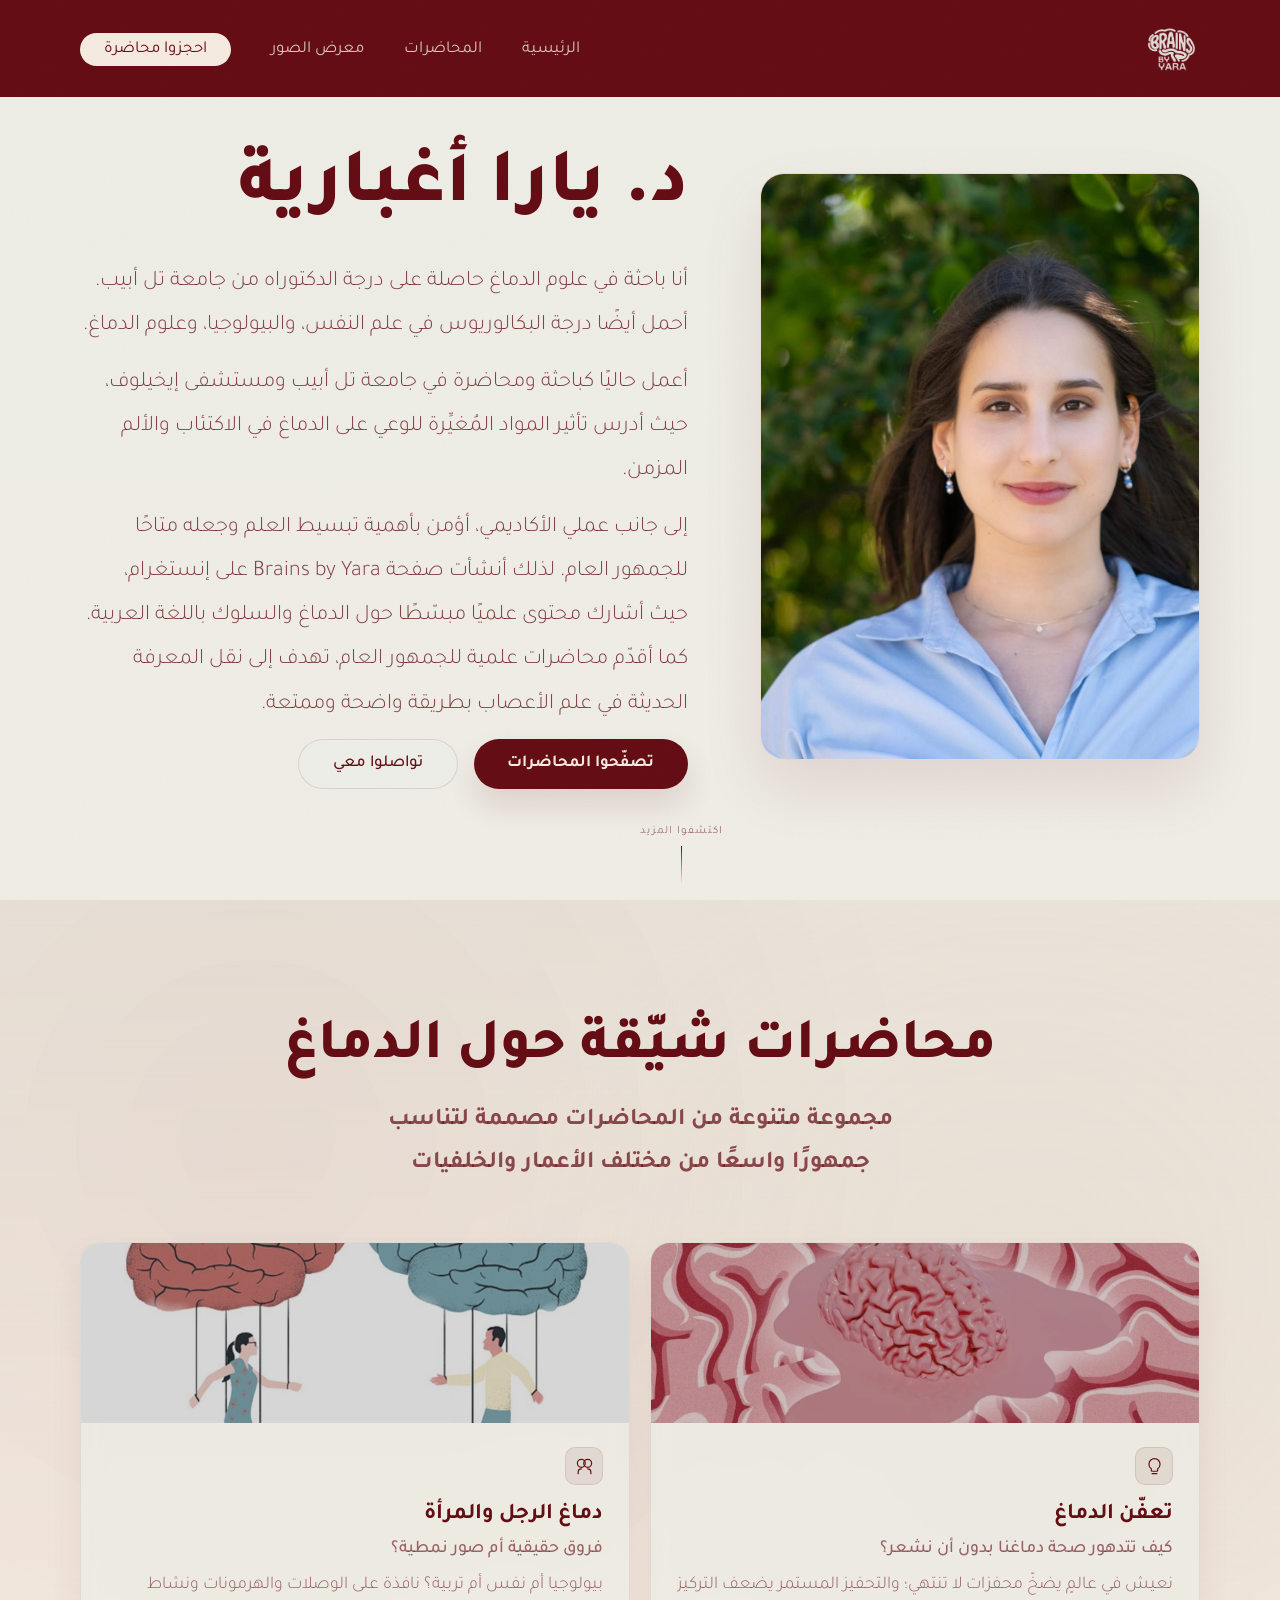
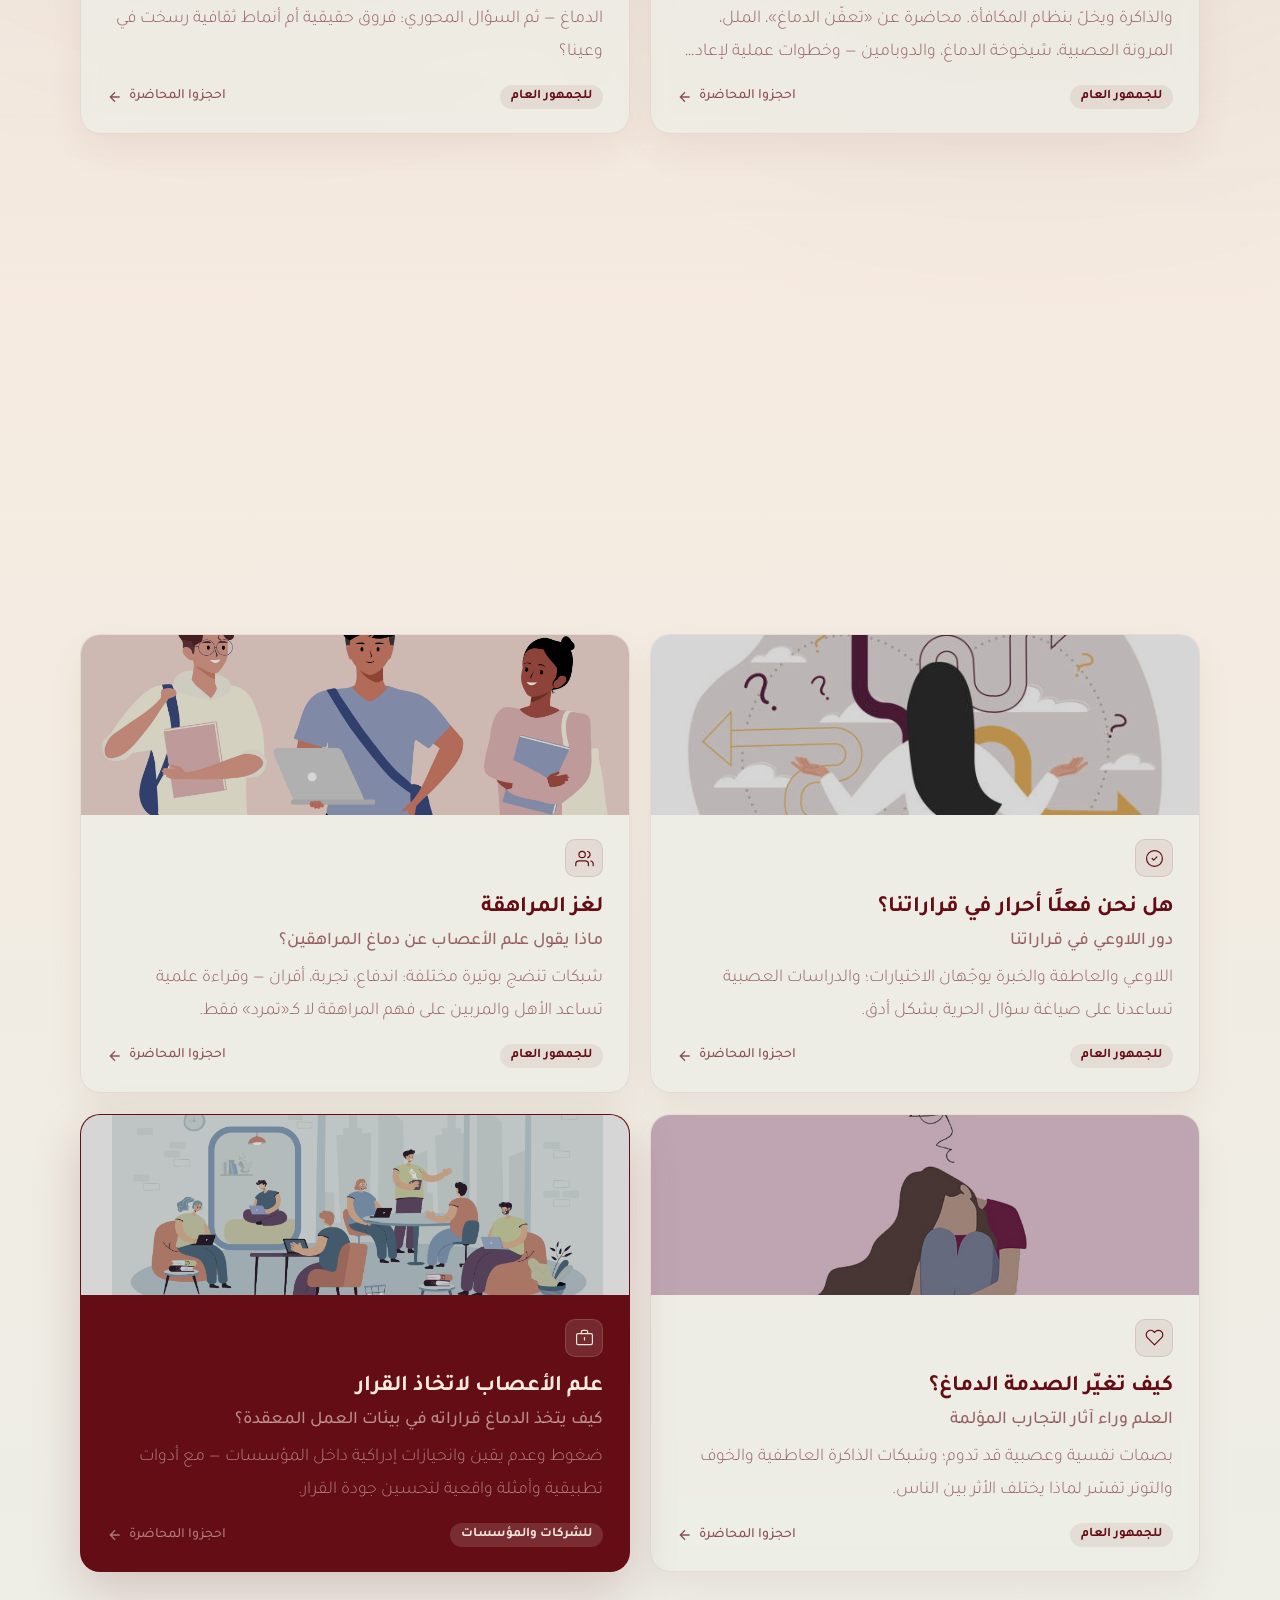
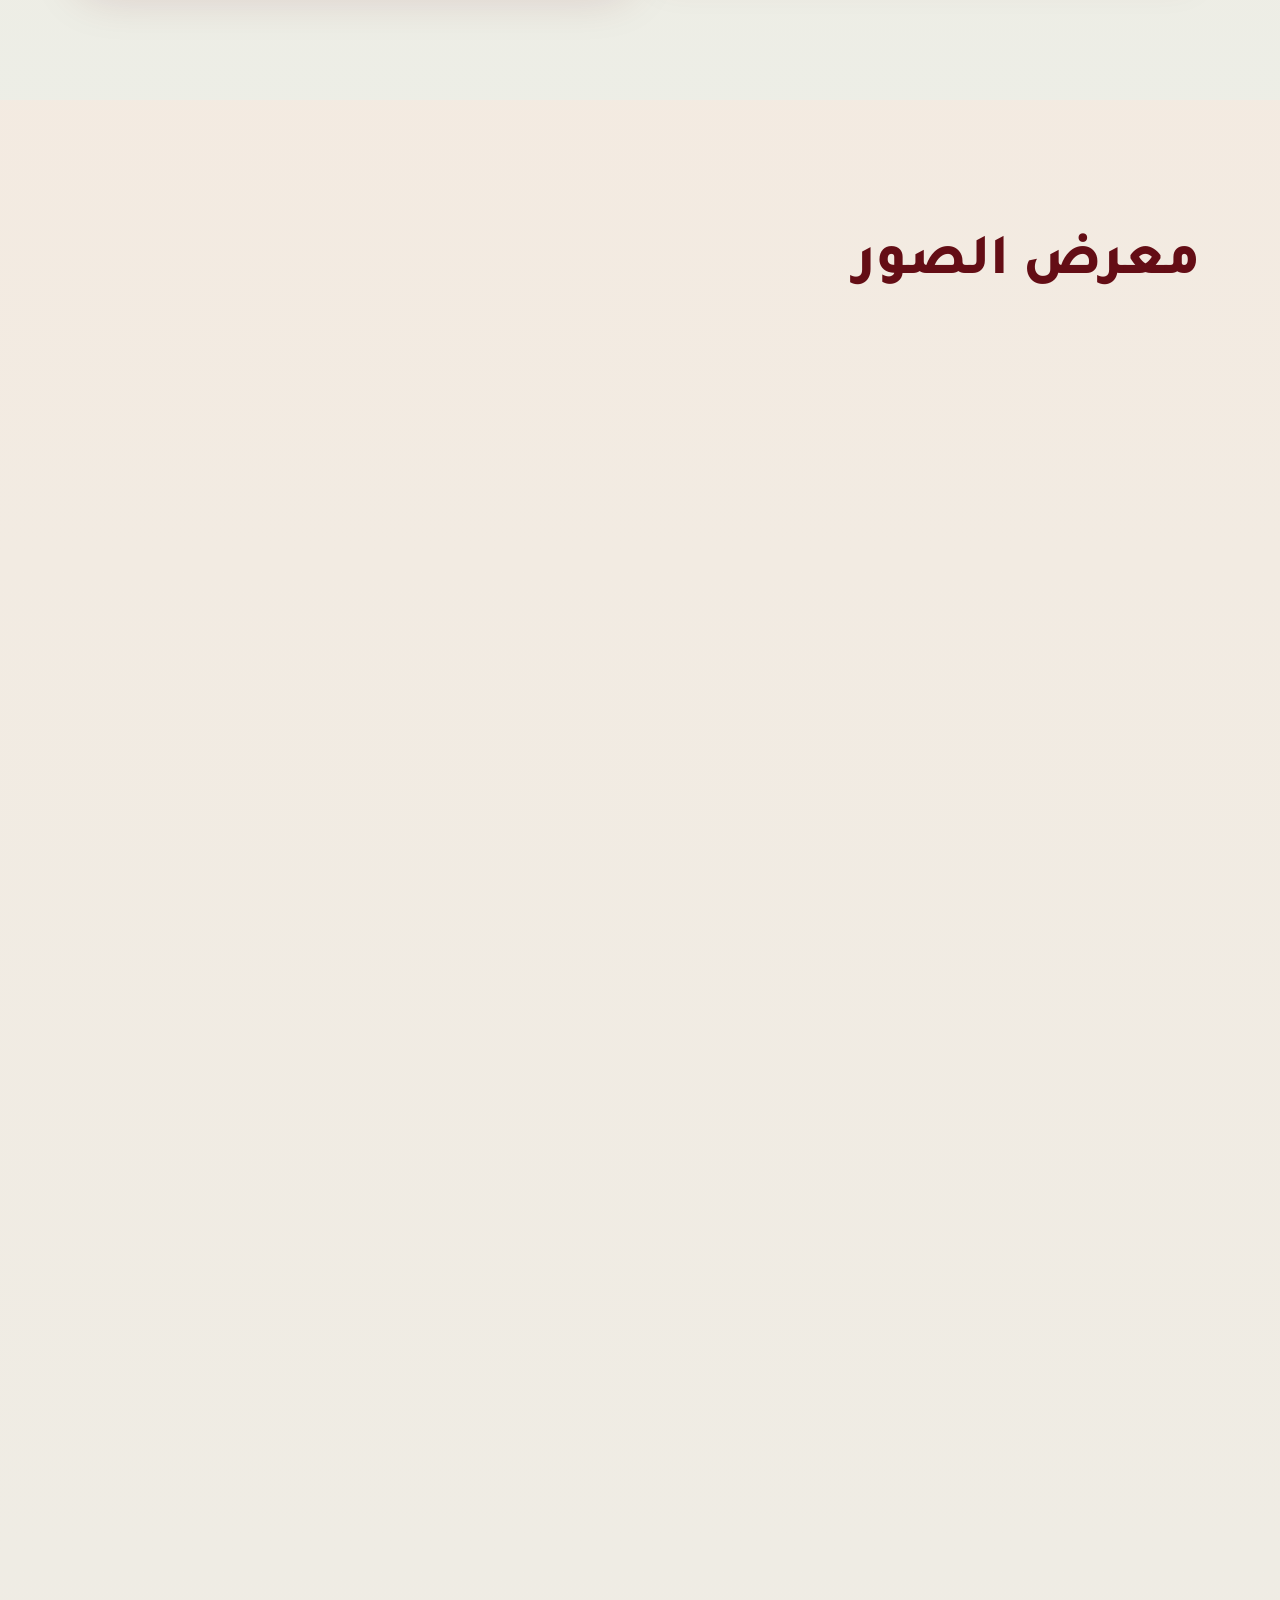
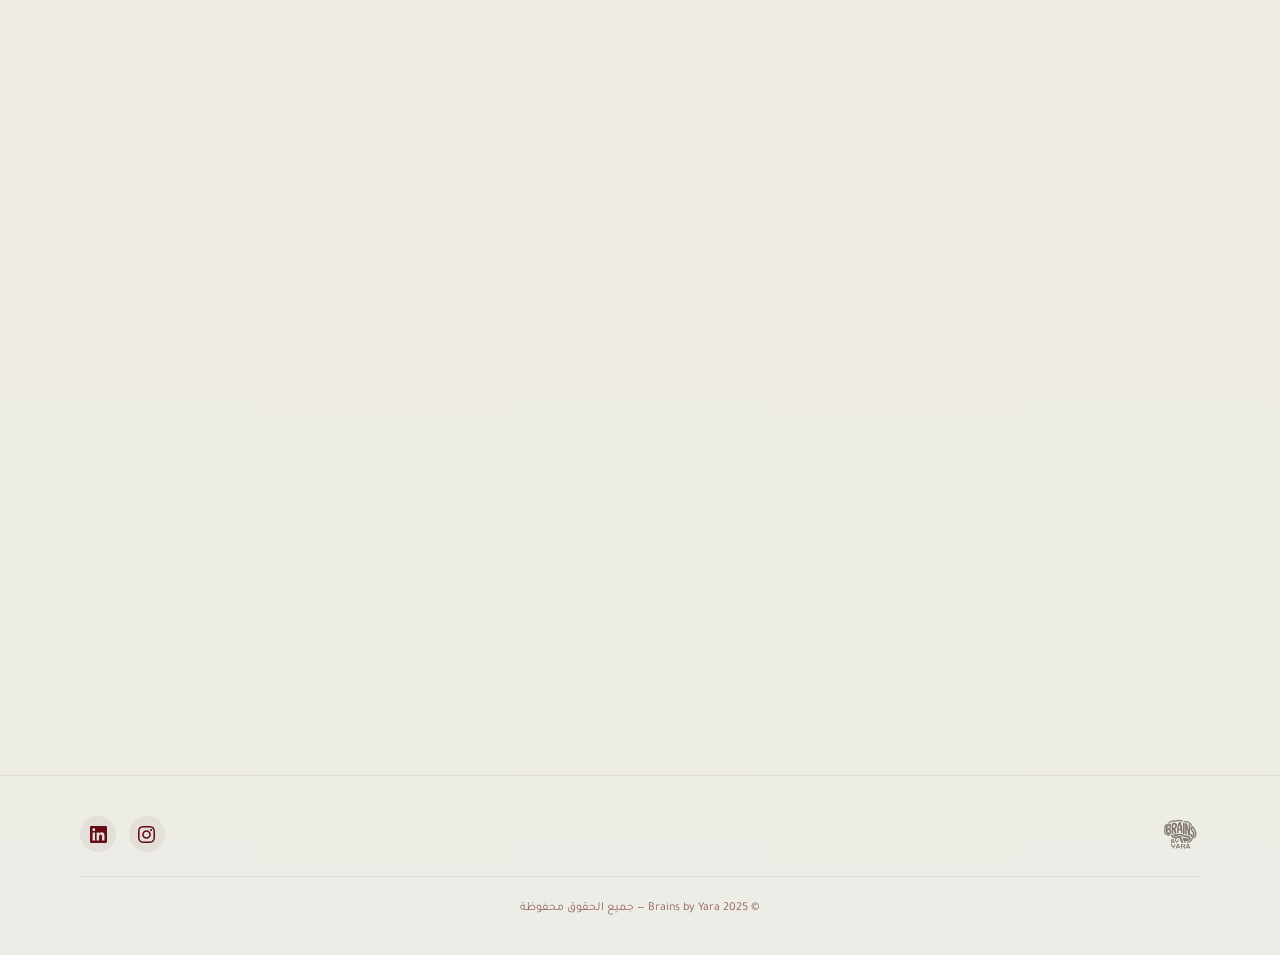
==== commit 61d5b9e7: "Fix name spelling: عجبارية → إغباريّة across all pages Co-Authored-By: Claude Opus 4.6 (1M context) " ====
--- a/index.html
+++ b/index.html
@@ -4,18 +4,18 @@
     <meta charset="UTF-8">
     <meta name="viewport" content="width=device-width, initial-scale=1.0">
     <title>Brains by Yara — محاضرات في علم الأعصاب</title>
-    <meta name="description" content="محاضرات تفاعلية في علم الأعصاب مع يارا عجبارية. اكتشفوا كيف يعمل الدماغ من خلال محاضرات مشوّقة حول الوعي، اتخاذ القرارات، المراهقة، الصدمات النفسية والمزيد.">
-    <meta name="keywords" content="علم الأعصاب, محاضرات, يارا عجبارية, الدماغ, Brains by Yara, neuroscience, lectures">
+    <meta name="description" content="محاضرات تفاعلية في علم الأعصاب مع يارا إغباريّة. اكتشفوا كيف يعمل الدماغ من خلال محاضرات مشوّقة حول الوعي، اتخاذ القرارات، المراهقة، الصدمات النفسية والمزيد.">
+    <meta name="keywords" content="علم الأعصاب, محاضرات, يارا إغباريّة, الدماغ, Brains by Yara, neuroscience, lectures">
     <meta property="og:type" content="website">
     <meta property="og:title" content="Brains by Yara — محاضرات في علم الأعصاب">
-    <meta property="og:description" content="محاضرات تفاعلية في علم الأعصاب مع يارا عجبارية. اكتشفوا كيف يعمل الدماغ من خلال محاضرات مشوّقة.">
-    <meta property="og:image" content="https://brainsbyara.com/Yara_logo_Sand.png">
+    <meta property="og:description" content="محاضرات تفاعلية في علم الأعصاب مع يارا إغباريّة. اكتشفوا كيف يعمل الدماغ من خلال محاضرات مشوّقة.">
+    <meta property="og:image" content="https://brainsbyara.com/og-image.png">
     <meta property="og:url" content="https://brainsbyara.com/">
     <meta property="og:locale" content="ar_AR">
     <meta name="twitter:card" content="summary_large_image">
     <meta name="twitter:title" content="Brains by Yara — محاضرات في علم الأعصاب">
-    <meta name="twitter:description" content="محاضرات تفاعلية في علم الأعصاب مع يارا عجبارية.">
-    <meta name="twitter:image" content="https://brainsbyara.com/Yara_logo_Sand.png">
+    <meta name="twitter:description" content="محاضرات تفاعلية في علم الأعصاب مع يارا إغباريّة.">
+    <meta name="twitter:image" content="https://brainsbyara.com/og-image.png">
     <link rel="canonical" href="https://brainsbyara.com/">
     <link rel="icon" type="image/png" href="Yara_logo_Sand.png">
     <link href="https://fonts.googleapis.com/css2?family=Tajawal:wght@200;300;400;500;700;800;900&family=Playfair+Display:ital,wght@0,400;0,600;0,700;0,800;1,400;1,600&display=swap" rel="stylesheet">
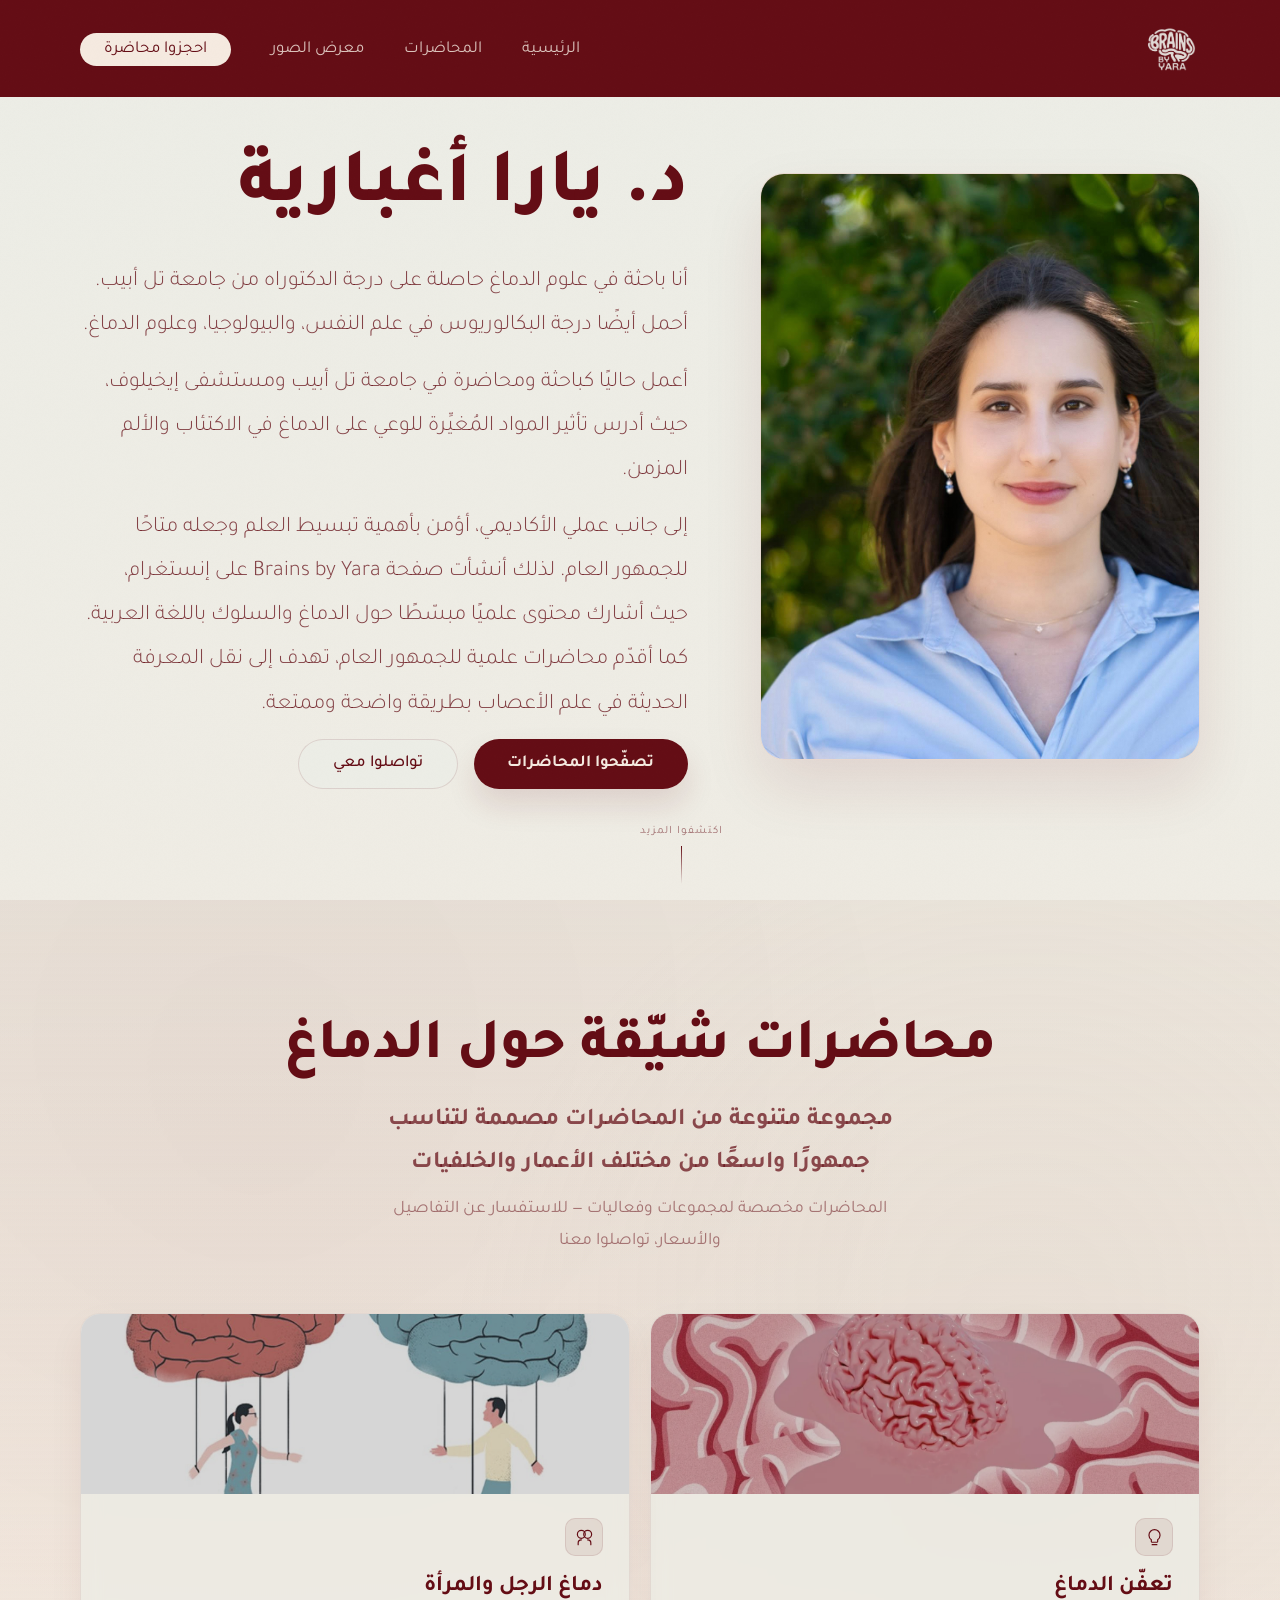
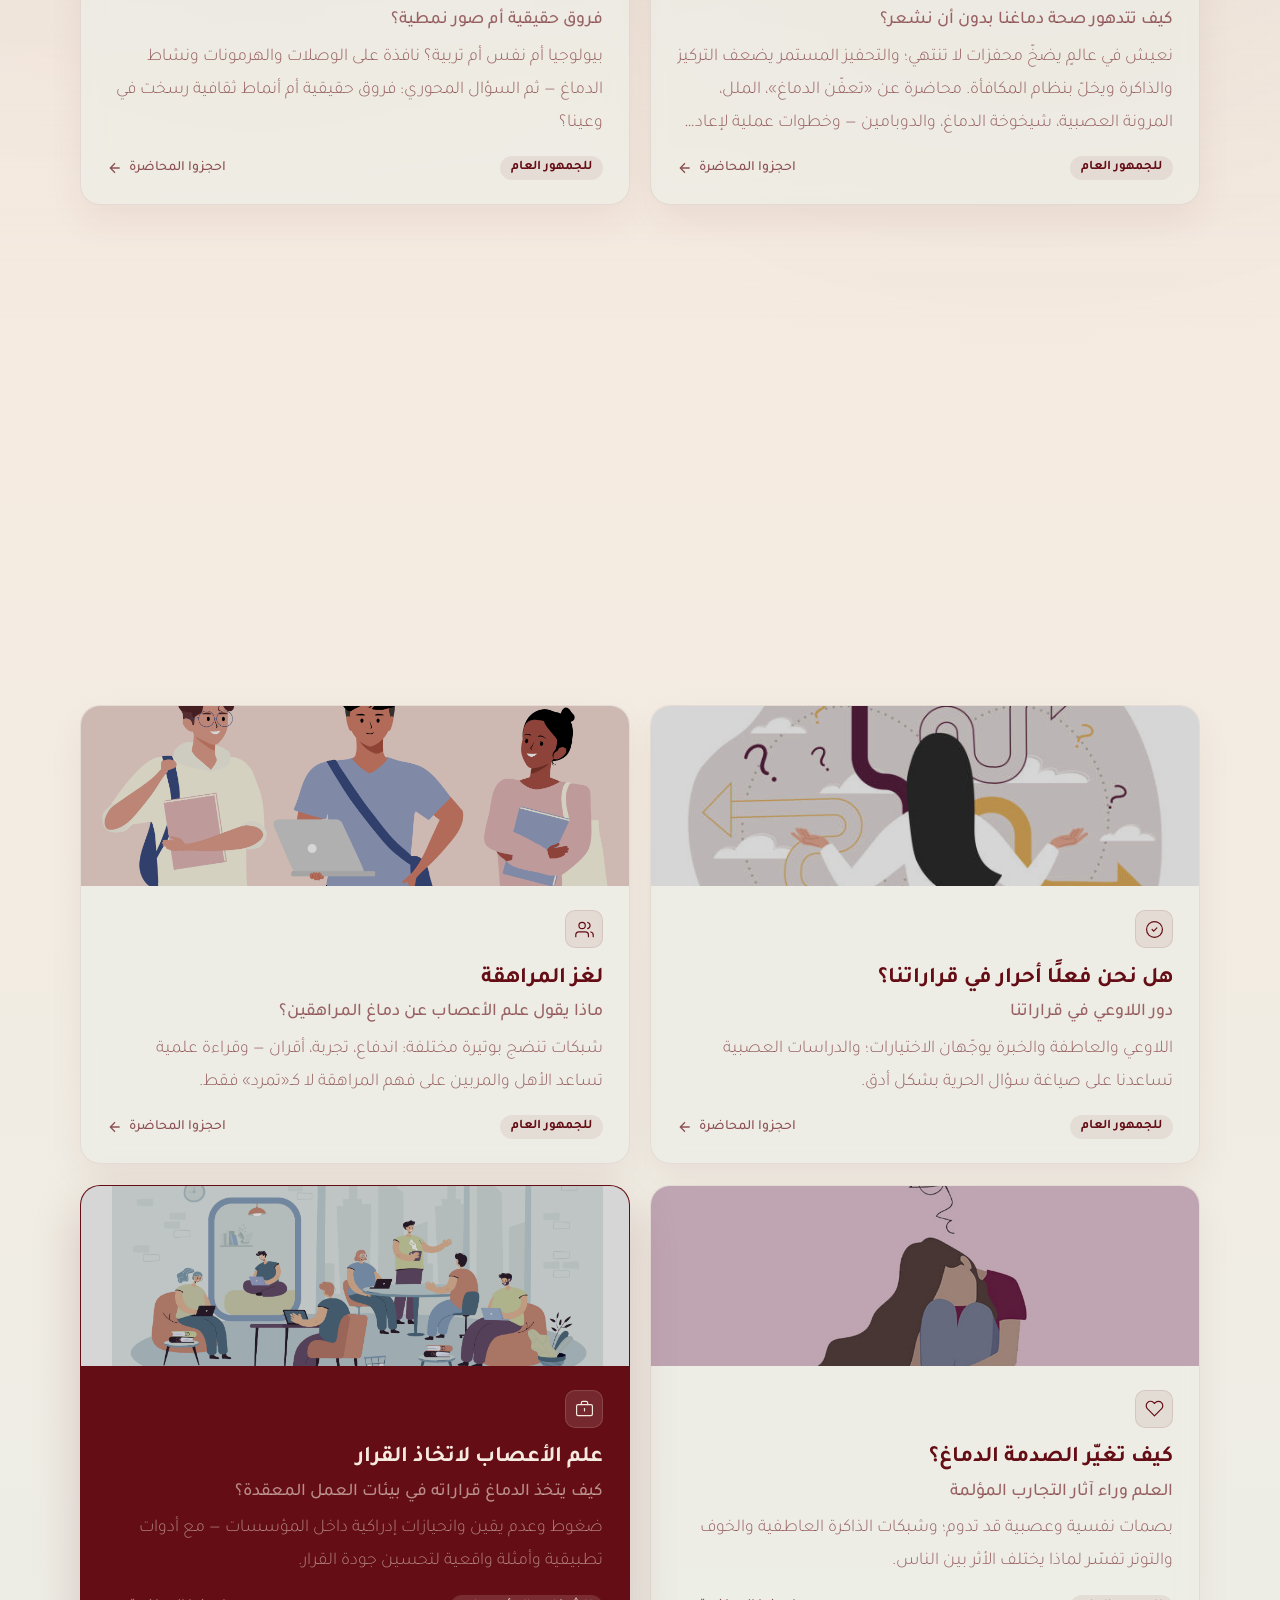
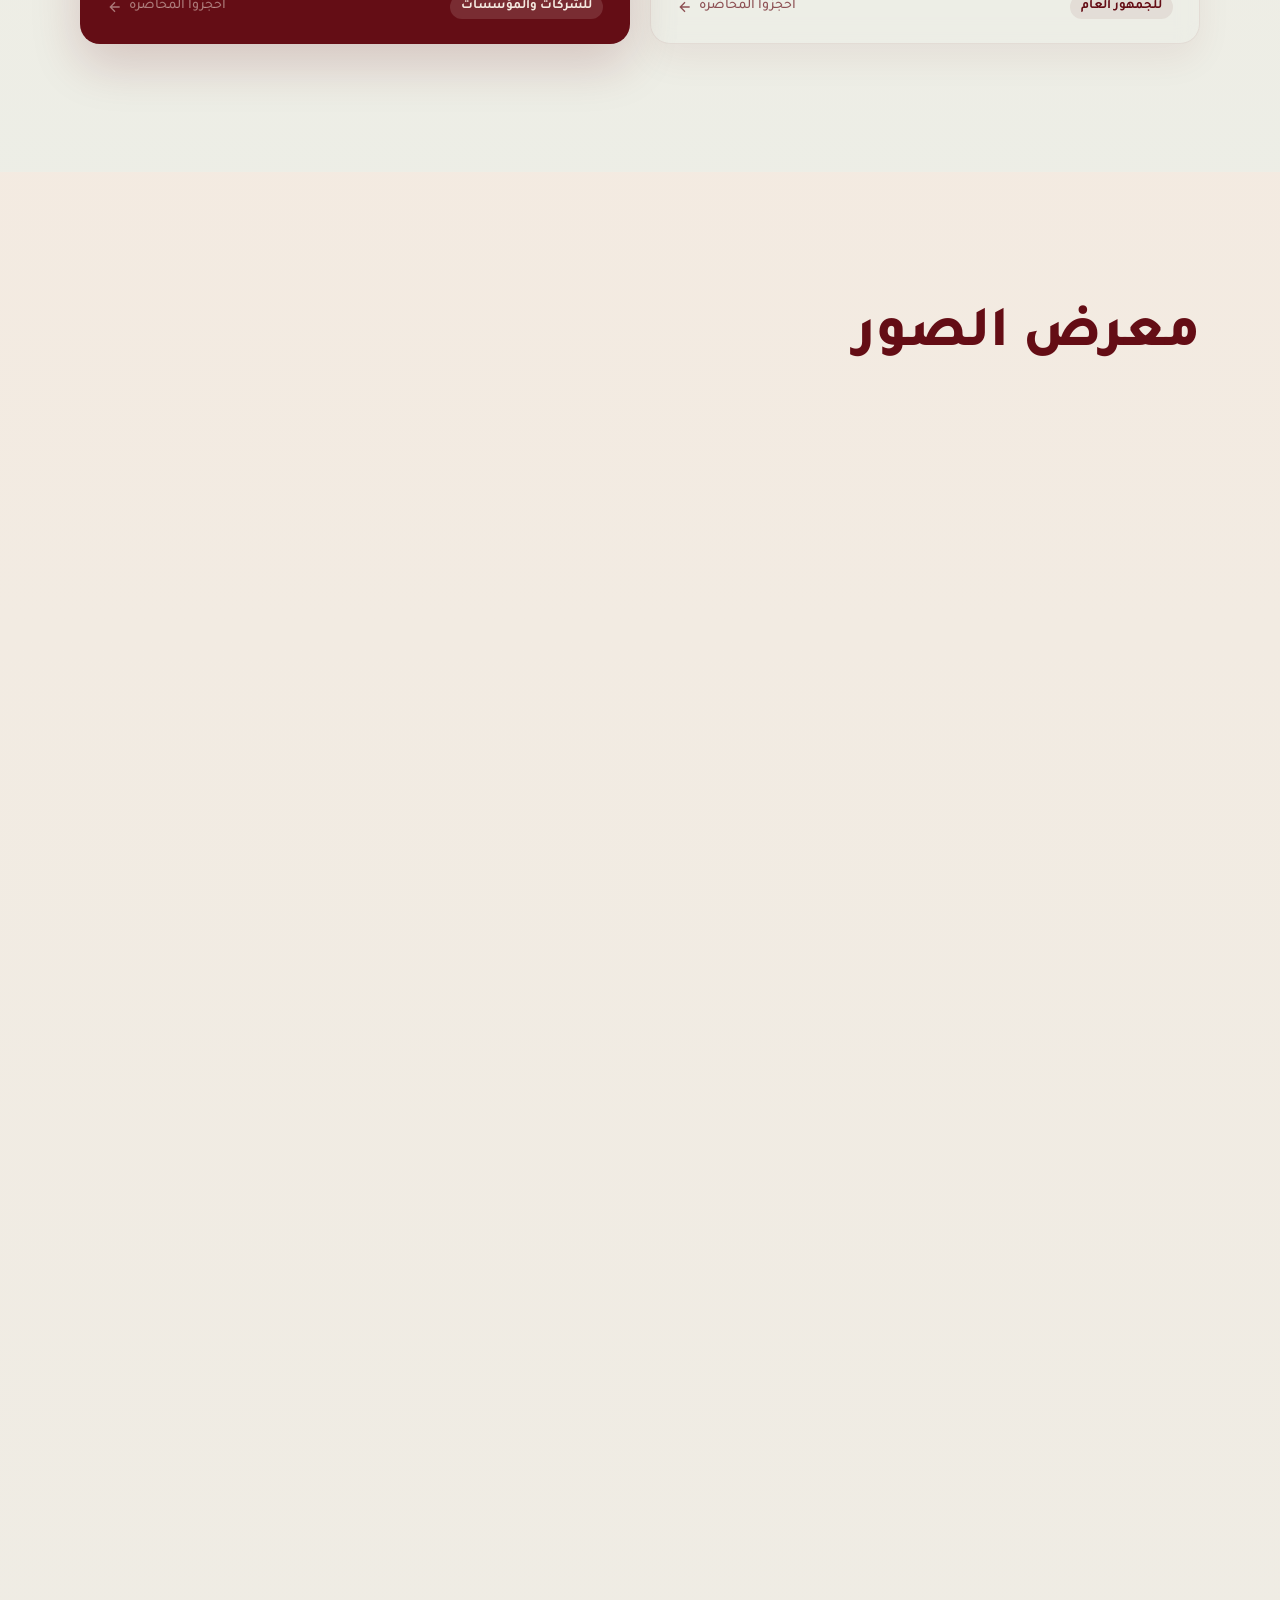
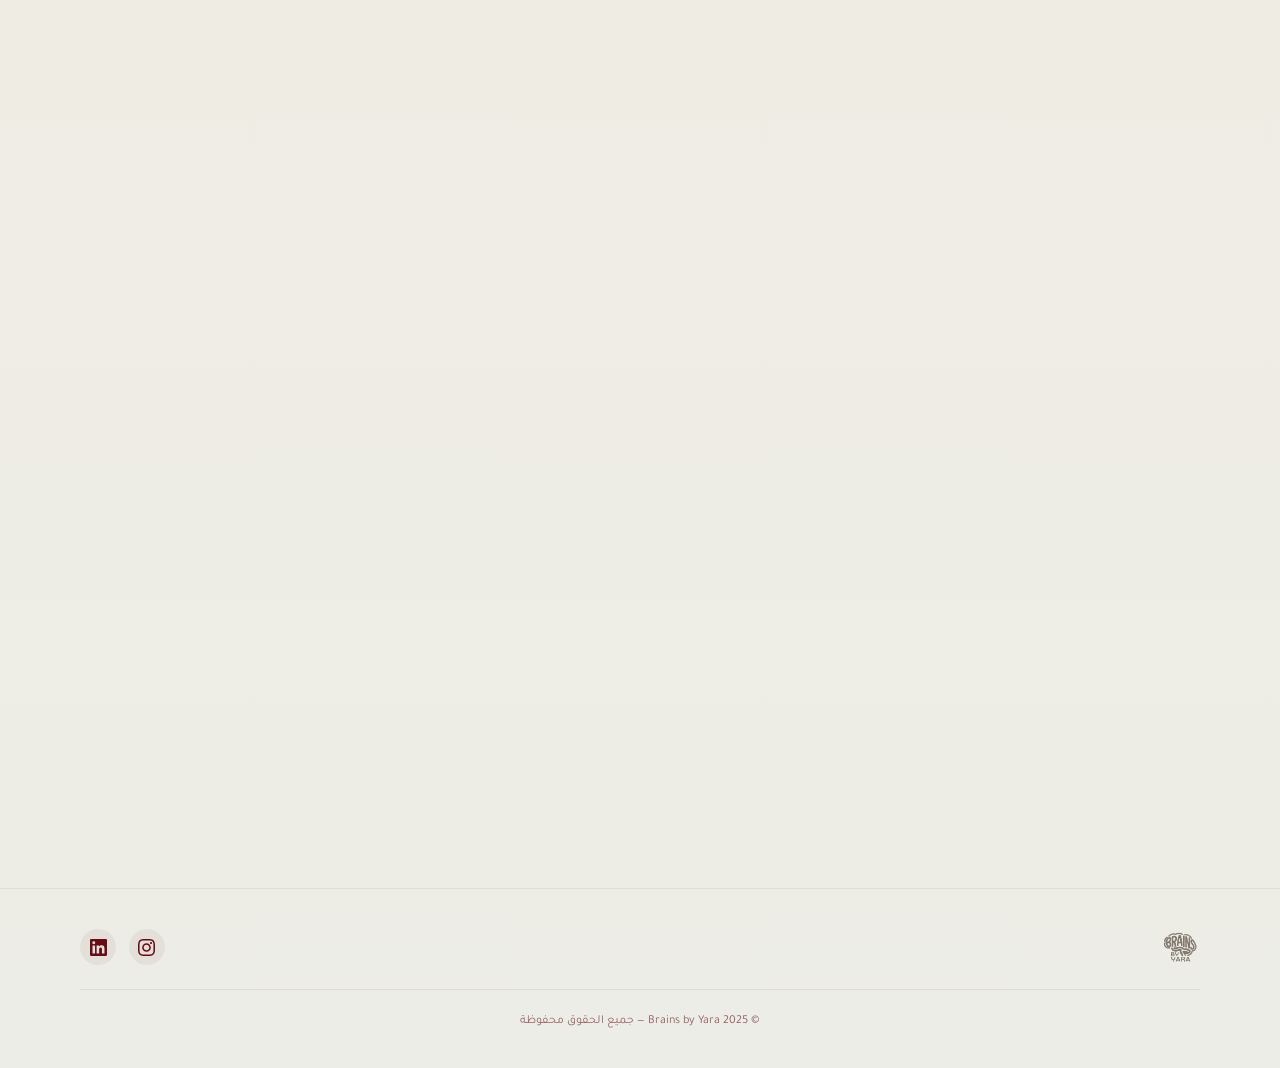
==== commit 3894f479: "Add pricing/group clarification to lectures and contact sections - Lectures section: note that lectu" ====
--- a/index.html
+++ b/index.html
@@ -579,6 +579,7 @@
     <div class="lectures-header reveal-blur">
         <h2 class="section-title">محاضرات شيّقة حول الدماغ</h2>
         <p>مجموعة متنوعة من المحاضرات مصممة لتناسب جمهورًا واسعًا من مختلف الأعمار والخلفيات</p>
+        <p style="font-size:1.1rem; font-weight:400; opacity:0.7; margin-top:0.5rem;">المحاضرات مخصصة لمجموعات وفعاليات — للاستفسار عن التفاصيل والأسعار، تواصلوا معنا</p>
     </div>
 
     <div class="lectures-grid">
@@ -718,7 +719,7 @@
     <div class="contact-inner reveal-scale">
         <div class="contact-content">
             <h2>هل ترغبون بحجز محاضرة؟</h2>
-            <p>أرسلوا تفاصيل الفعالية أو المحاضرة المطلوبة وسأتواصل معكم في أقرب وقت</p>
+            <p>أرسلوا تفاصيل الفعالية أو المحاضرة المطلوبة وسأتواصل معكم في أقرب وقت لمناقشة التفاصيل والأسعار</p>
             <form class="contact-form" name="contact" method="POST" data-netlify="true" action="/success.html">
                 <input type="hidden" name="form-name" value="contact">
                 <div class="form-group"><input type="text" name="name" placeholder="الاسم الكامل" required></div>
@@ -846,14 +847,15 @@
         });
     }
 
-    // Hero parallax fade
-    window.addEventListener('scroll', () => {
-        const h = document.querySelector('.hero-about-inner');
-        if (h && window.scrollY < window.innerHeight) {
-            h.style.transform = 'translateY(' + (window.scrollY * 0.12) + 'px)';
-            h.style.opacity = Math.max(0.25, 1 - (window.scrollY / (window.innerHeight * 1.4)));
-        }
-    });
+    // Hero parallax (desktop only — disabled on mobile for usability)
+    if (window.innerWidth > 1024) {
+        window.addEventListener('scroll', () => {
+            const h = document.querySelector('.hero-about-inner');
+            if (h && window.scrollY < window.innerHeight) {
+                h.style.transform = 'translateY(' + (window.scrollY * 0.08) + 'px)';
+            }
+        });
+    }
 </script>
 </body>
 </html>
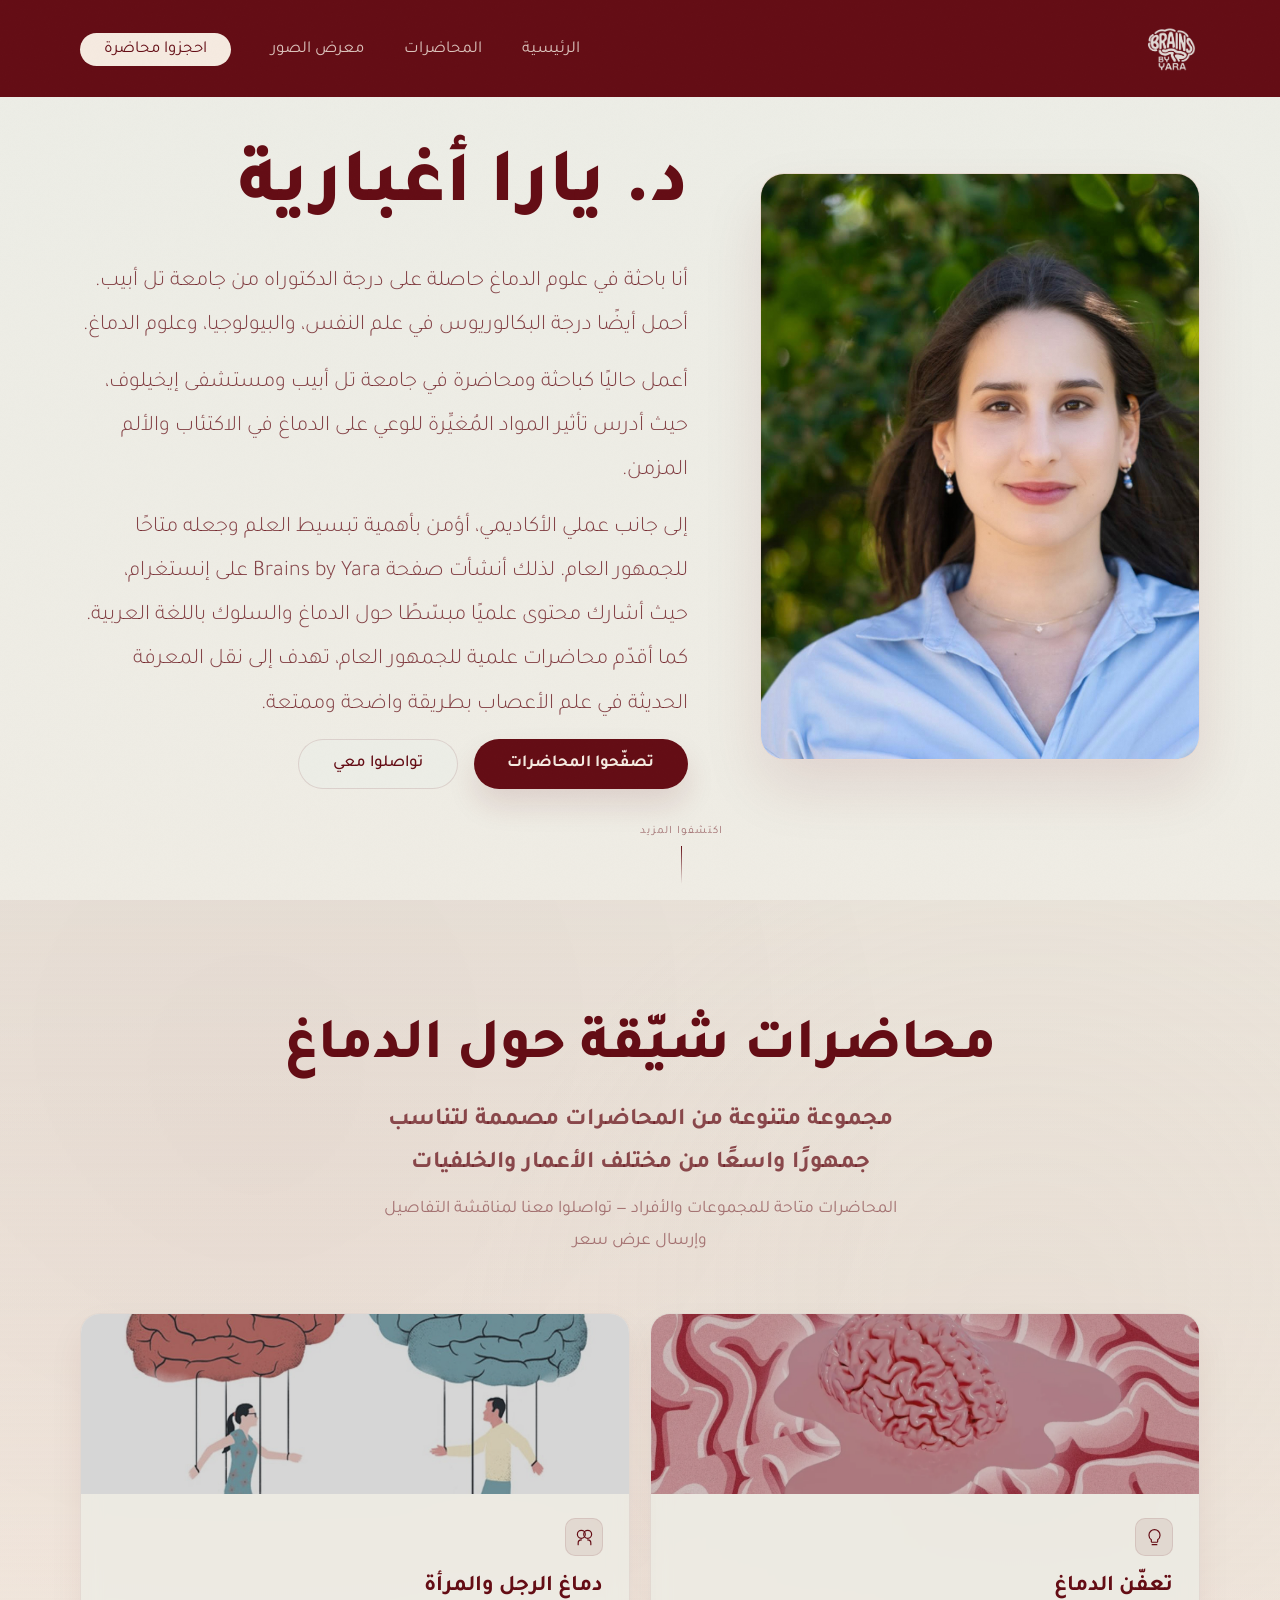
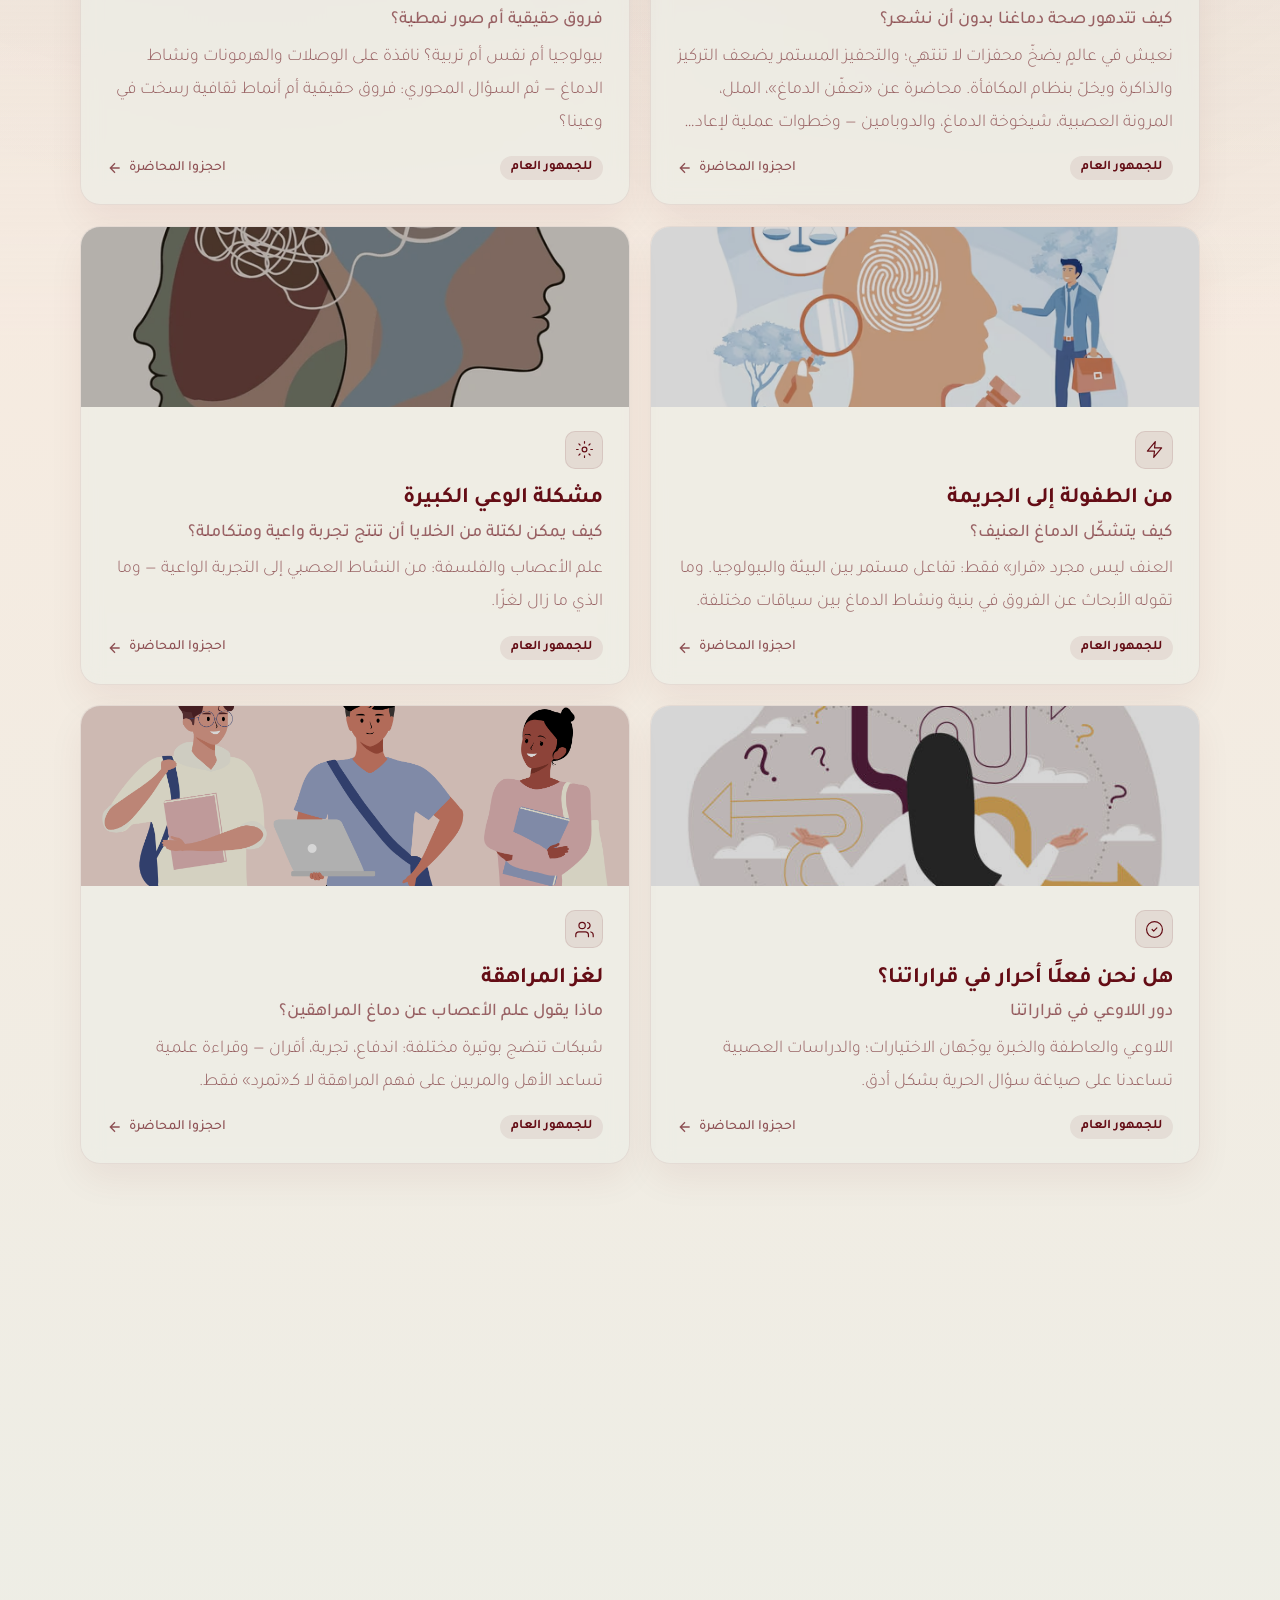
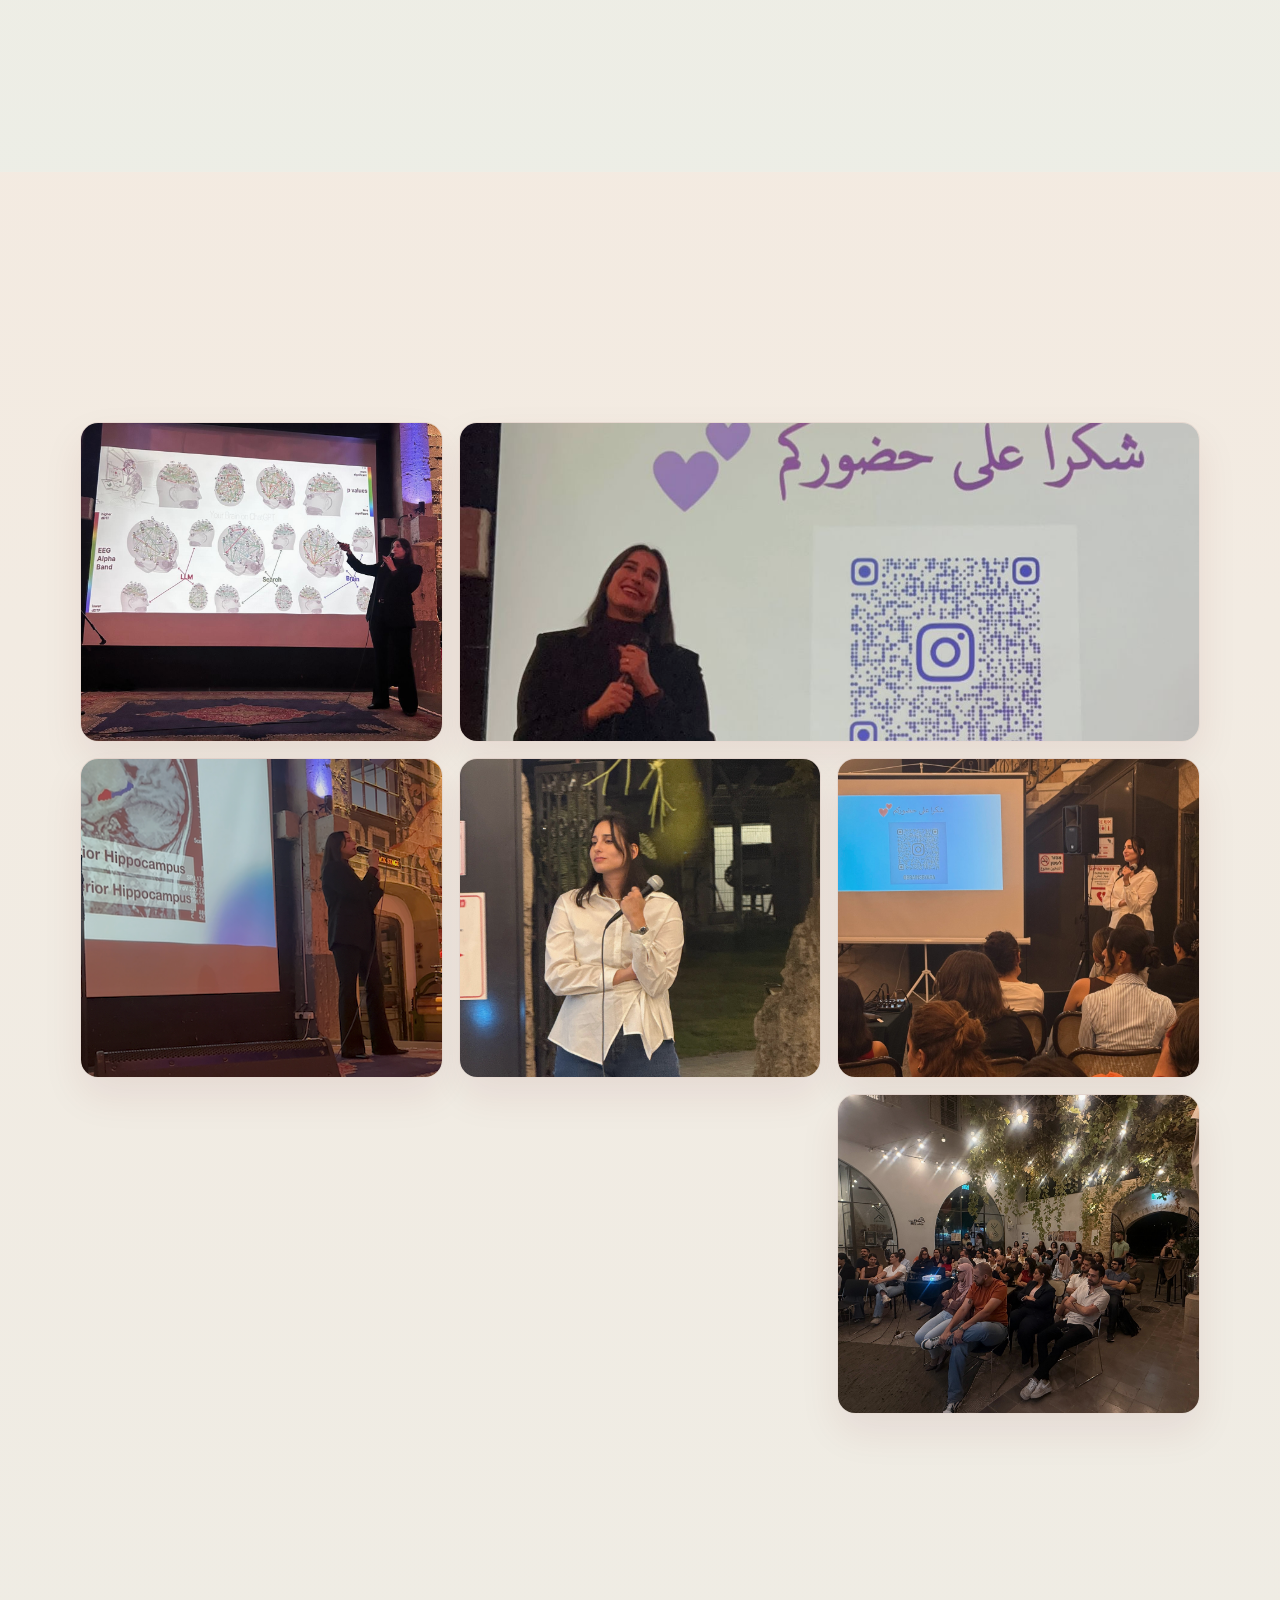
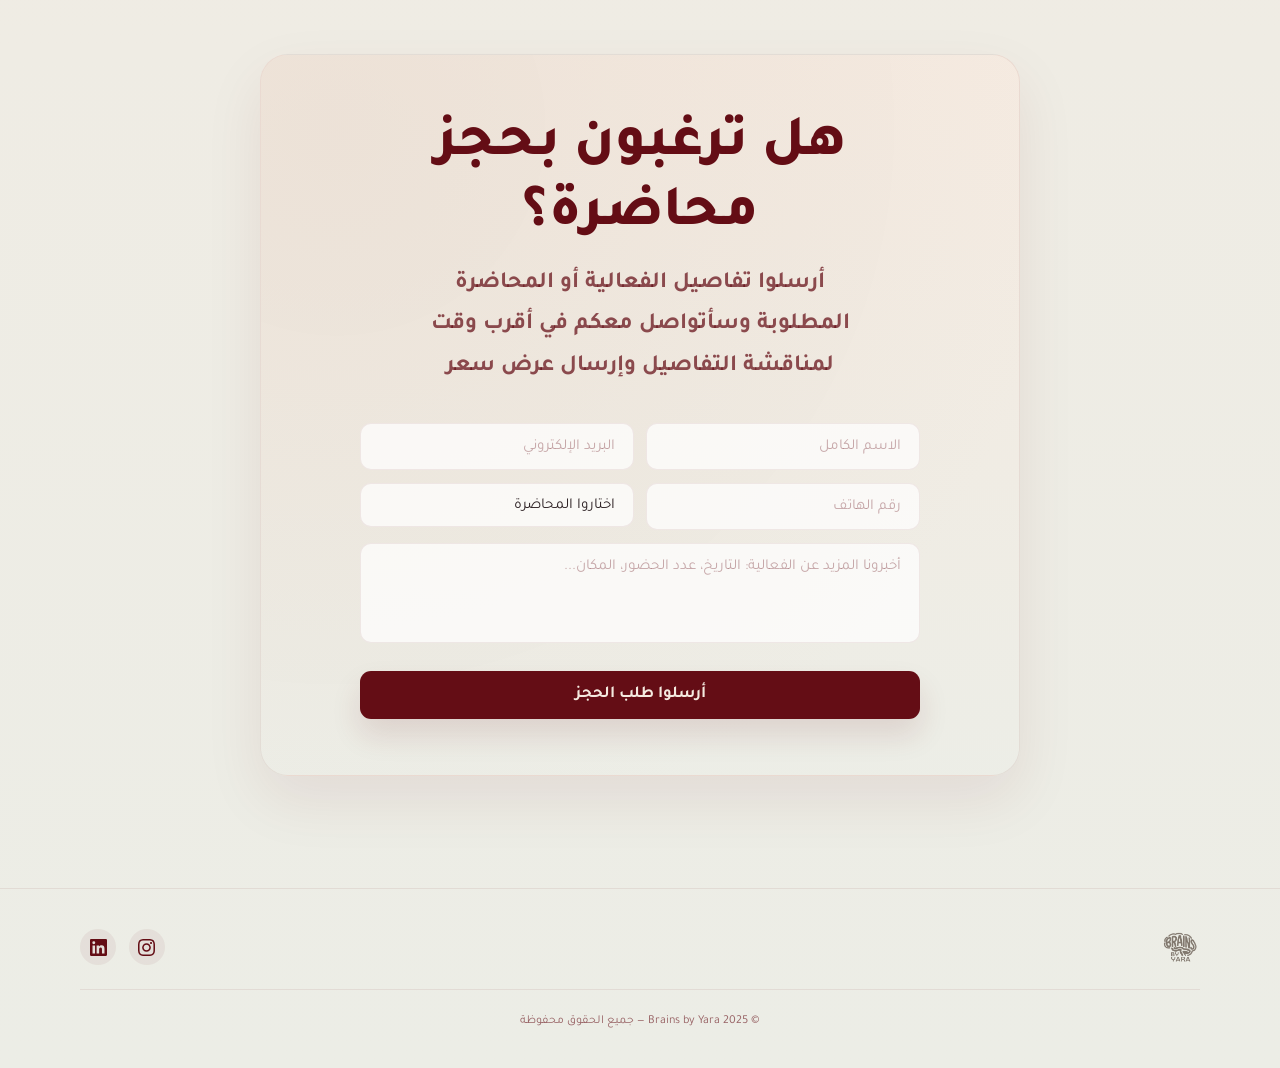
==== commit 8ce1436f: "Refine pricing copy: groups + individuals, consistent عرض سعر phrasing - Lectures section: now menti" ====
--- a/index.html
+++ b/index.html
@@ -579,7 +579,7 @@
     <div class="lectures-header reveal-blur">
         <h2 class="section-title">محاضرات شيّقة حول الدماغ</h2>
         <p>مجموعة متنوعة من المحاضرات مصممة لتناسب جمهورًا واسعًا من مختلف الأعمار والخلفيات</p>
-        <p style="font-size:1.1rem; font-weight:400; opacity:0.7; margin-top:0.5rem;">المحاضرات مخصصة لمجموعات وفعاليات — للاستفسار عن التفاصيل والأسعار، تواصلوا معنا</p>
+        <p style="font-size:1.1rem; font-weight:400; opacity:0.7; margin-top:0.5rem;">المحاضرات متاحة للمجموعات والأفراد — تواصلوا معنا لمناقشة التفاصيل وإرسال عرض سعر</p>
     </div>
 
     <div class="lectures-grid">
@@ -719,7 +719,7 @@
     <div class="contact-inner reveal-scale">
         <div class="contact-content">
             <h2>هل ترغبون بحجز محاضرة؟</h2>
-            <p>أرسلوا تفاصيل الفعالية أو المحاضرة المطلوبة وسأتواصل معكم في أقرب وقت لمناقشة التفاصيل والأسعار</p>
+            <p>أرسلوا تفاصيل الفعالية أو المحاضرة المطلوبة وسأتواصل معكم في أقرب وقت لمناقشة التفاصيل وإرسال عرض سعر</p>
             <form class="contact-form" name="contact" method="POST" data-netlify="true" action="/success.html">
                 <input type="hidden" name="form-name" value="contact">
                 <div class="form-group"><input type="text" name="name" placeholder="الاسم الكامل" required></div>
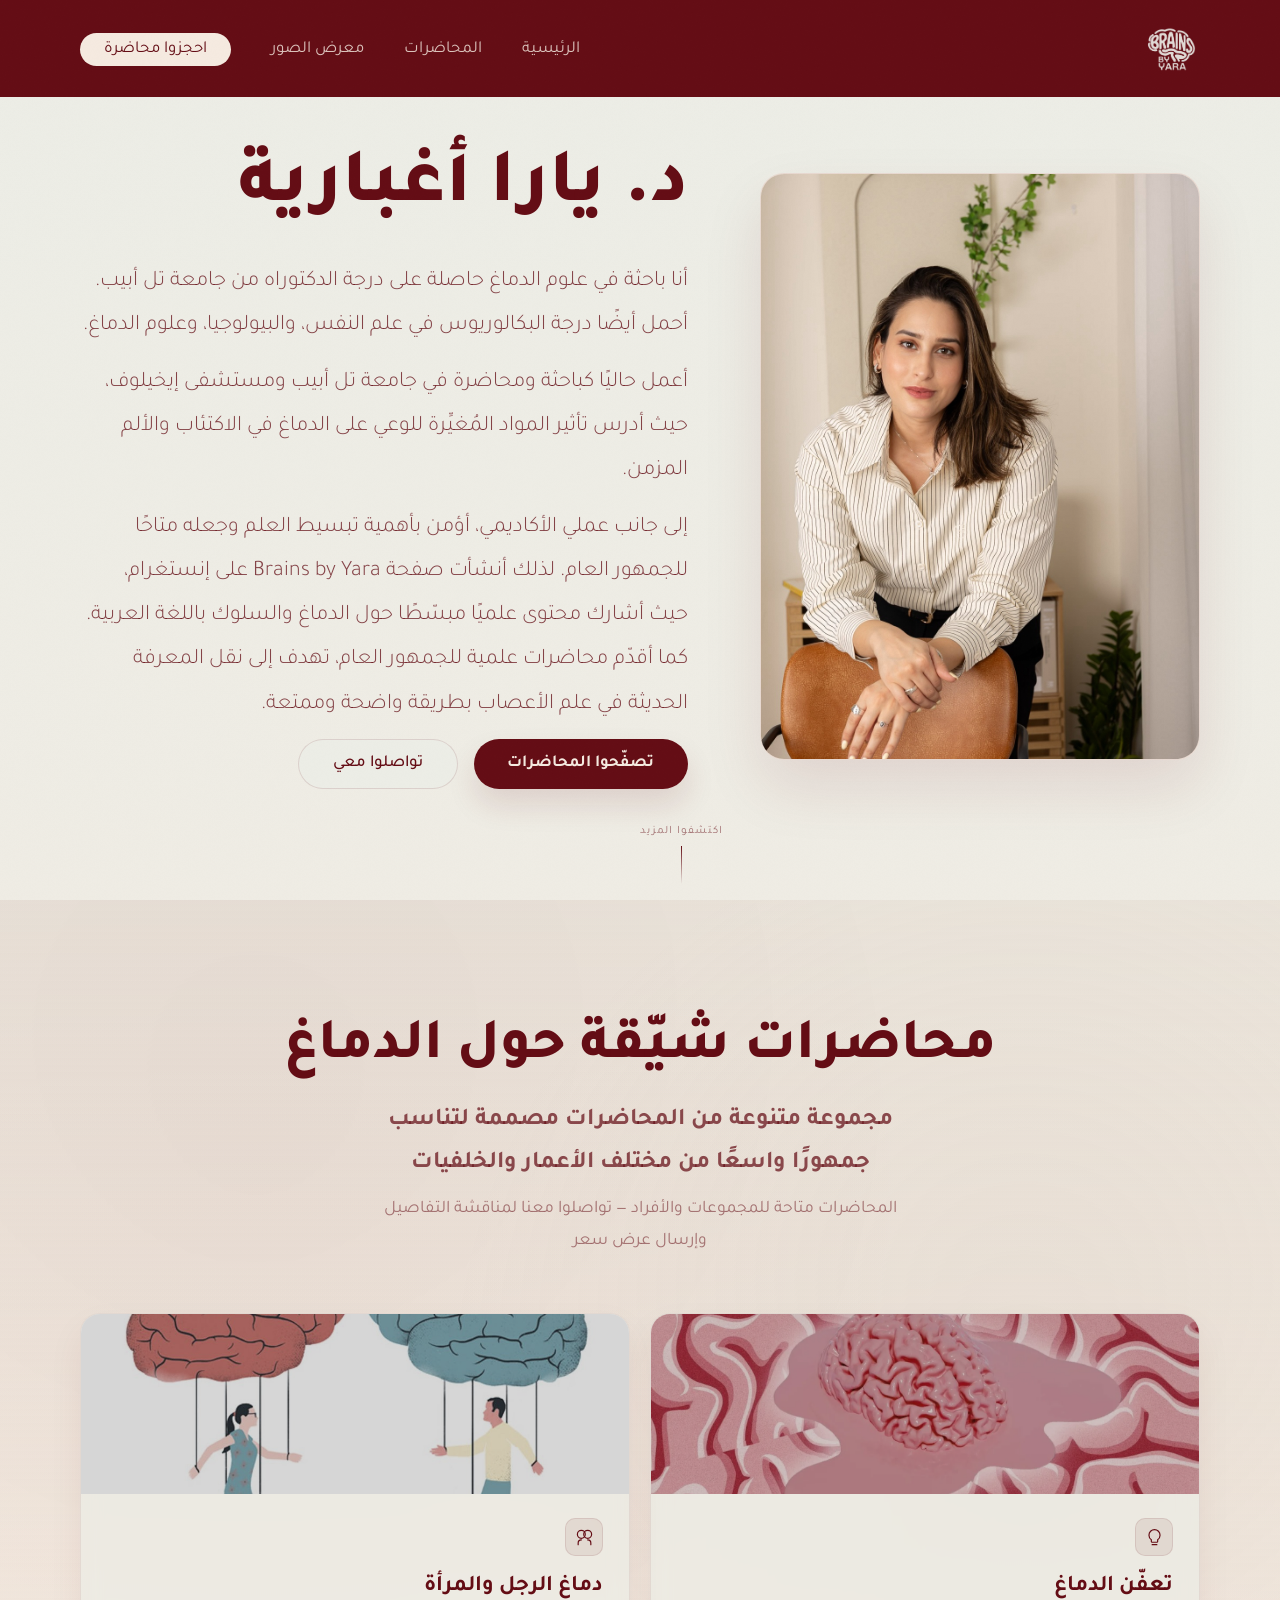
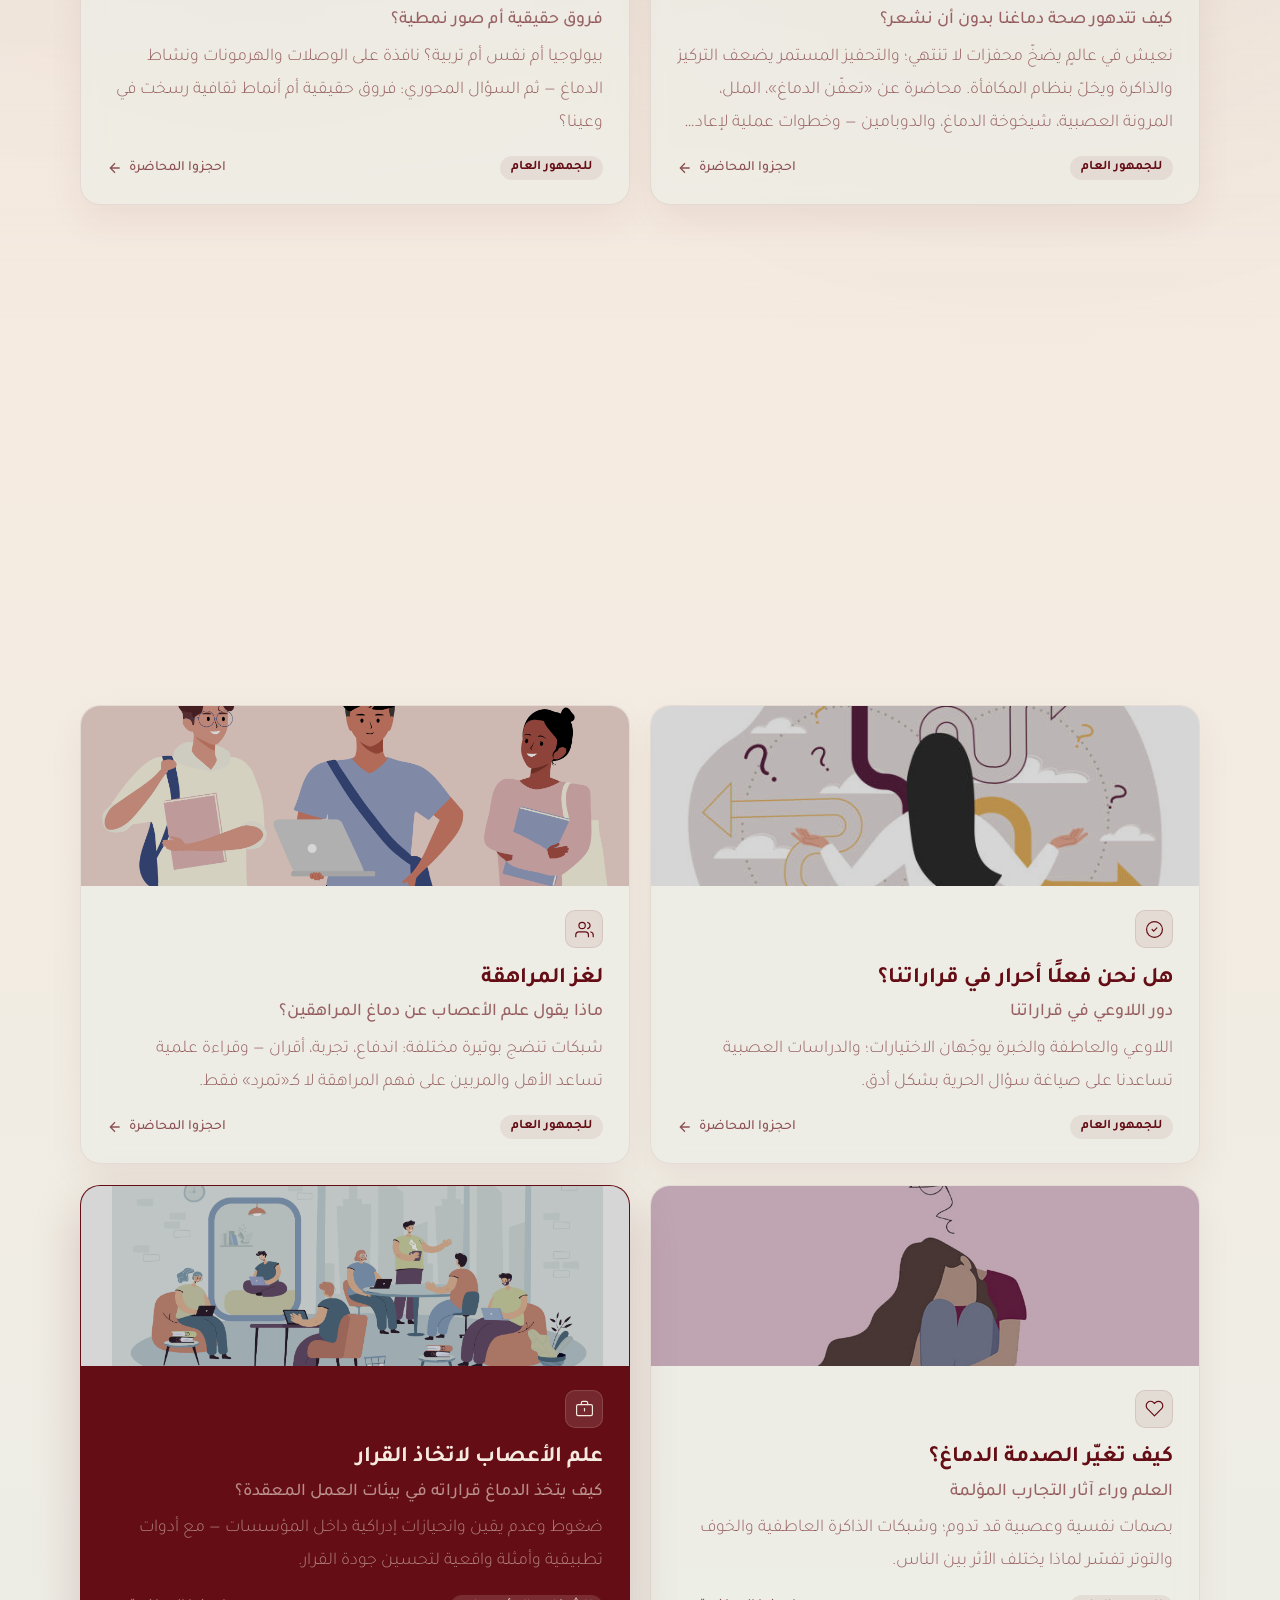
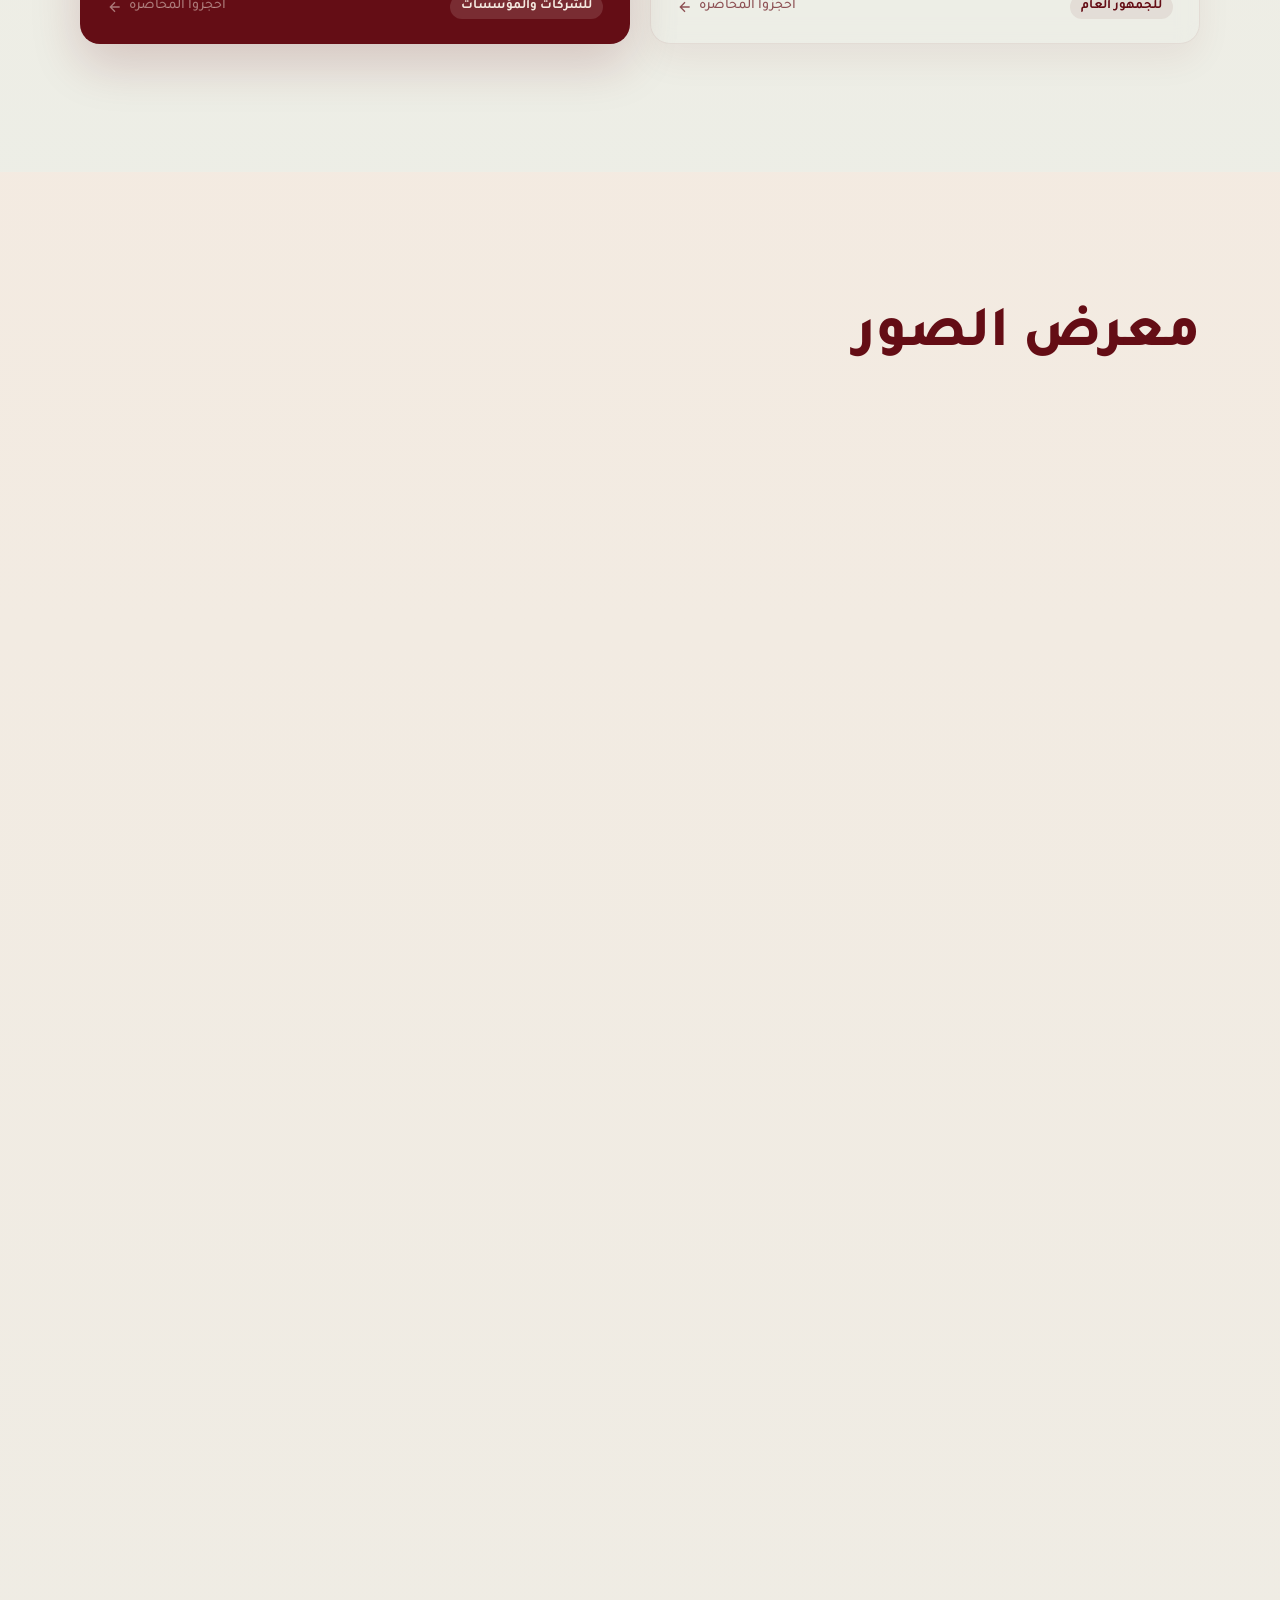
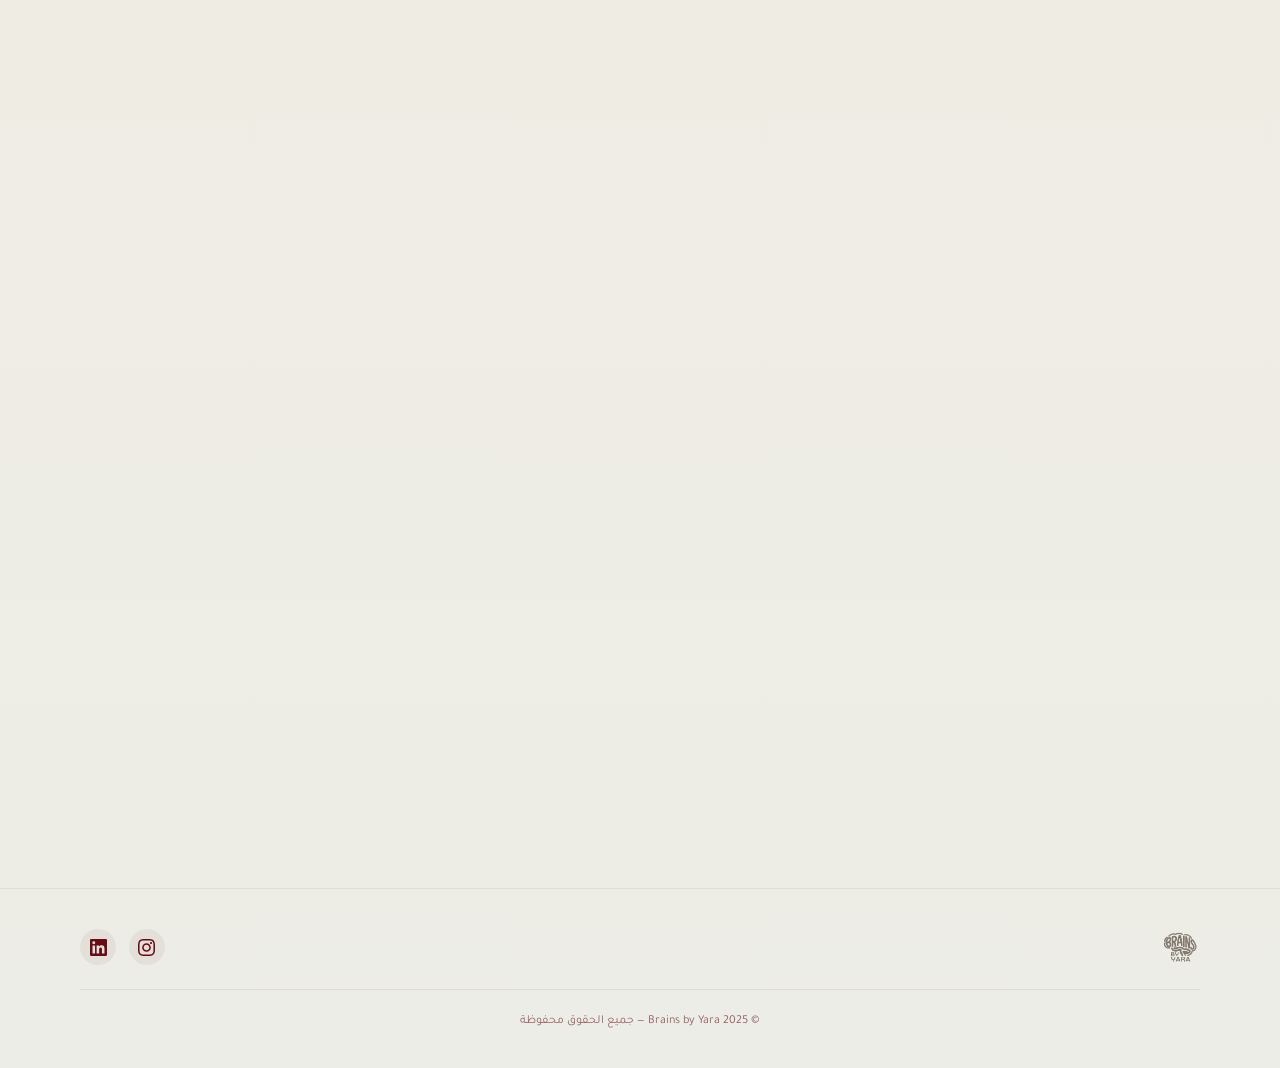
==== commit 97a6622a: "Replace hero image with new portrait (v1.0.9) - Swapped yara_headshot.jpg → Yara_port_1.jpeg in hero" ====
--- a/index.html
+++ b/index.html
@@ -558,7 +558,7 @@
 <section class="hero-about" id="home">
     <div class="hero-about-inner">
         <div class="hero-image-col">
-            <div class="hero-image-main"><img src="yara_headshot.jpg" alt="د. يارا أغبارية"></div>
+            <div class="hero-image-main"><img src="Yara_port_1.jpeg" alt="د. يارا إغباريّة"></div>
         </div>
         <div class="hero-content">
             <h1>د. يارا أغبارية</h1>
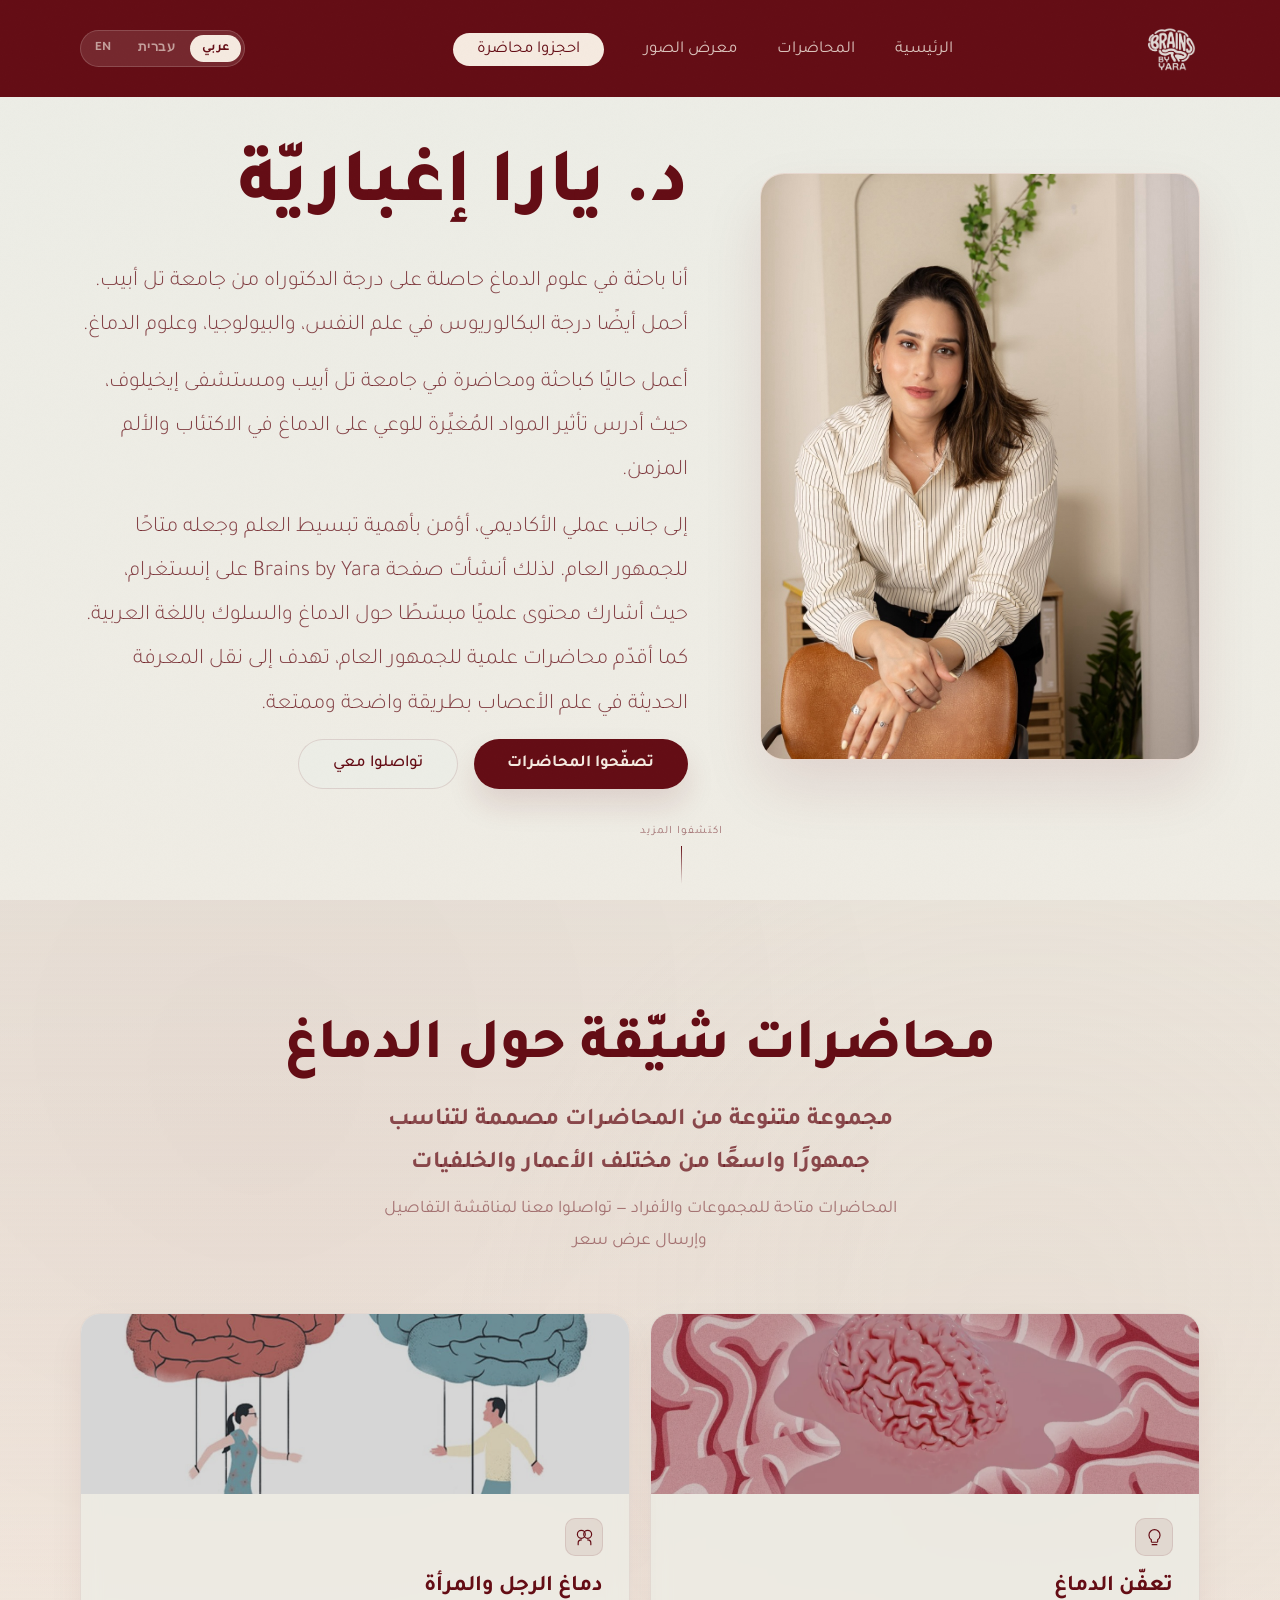
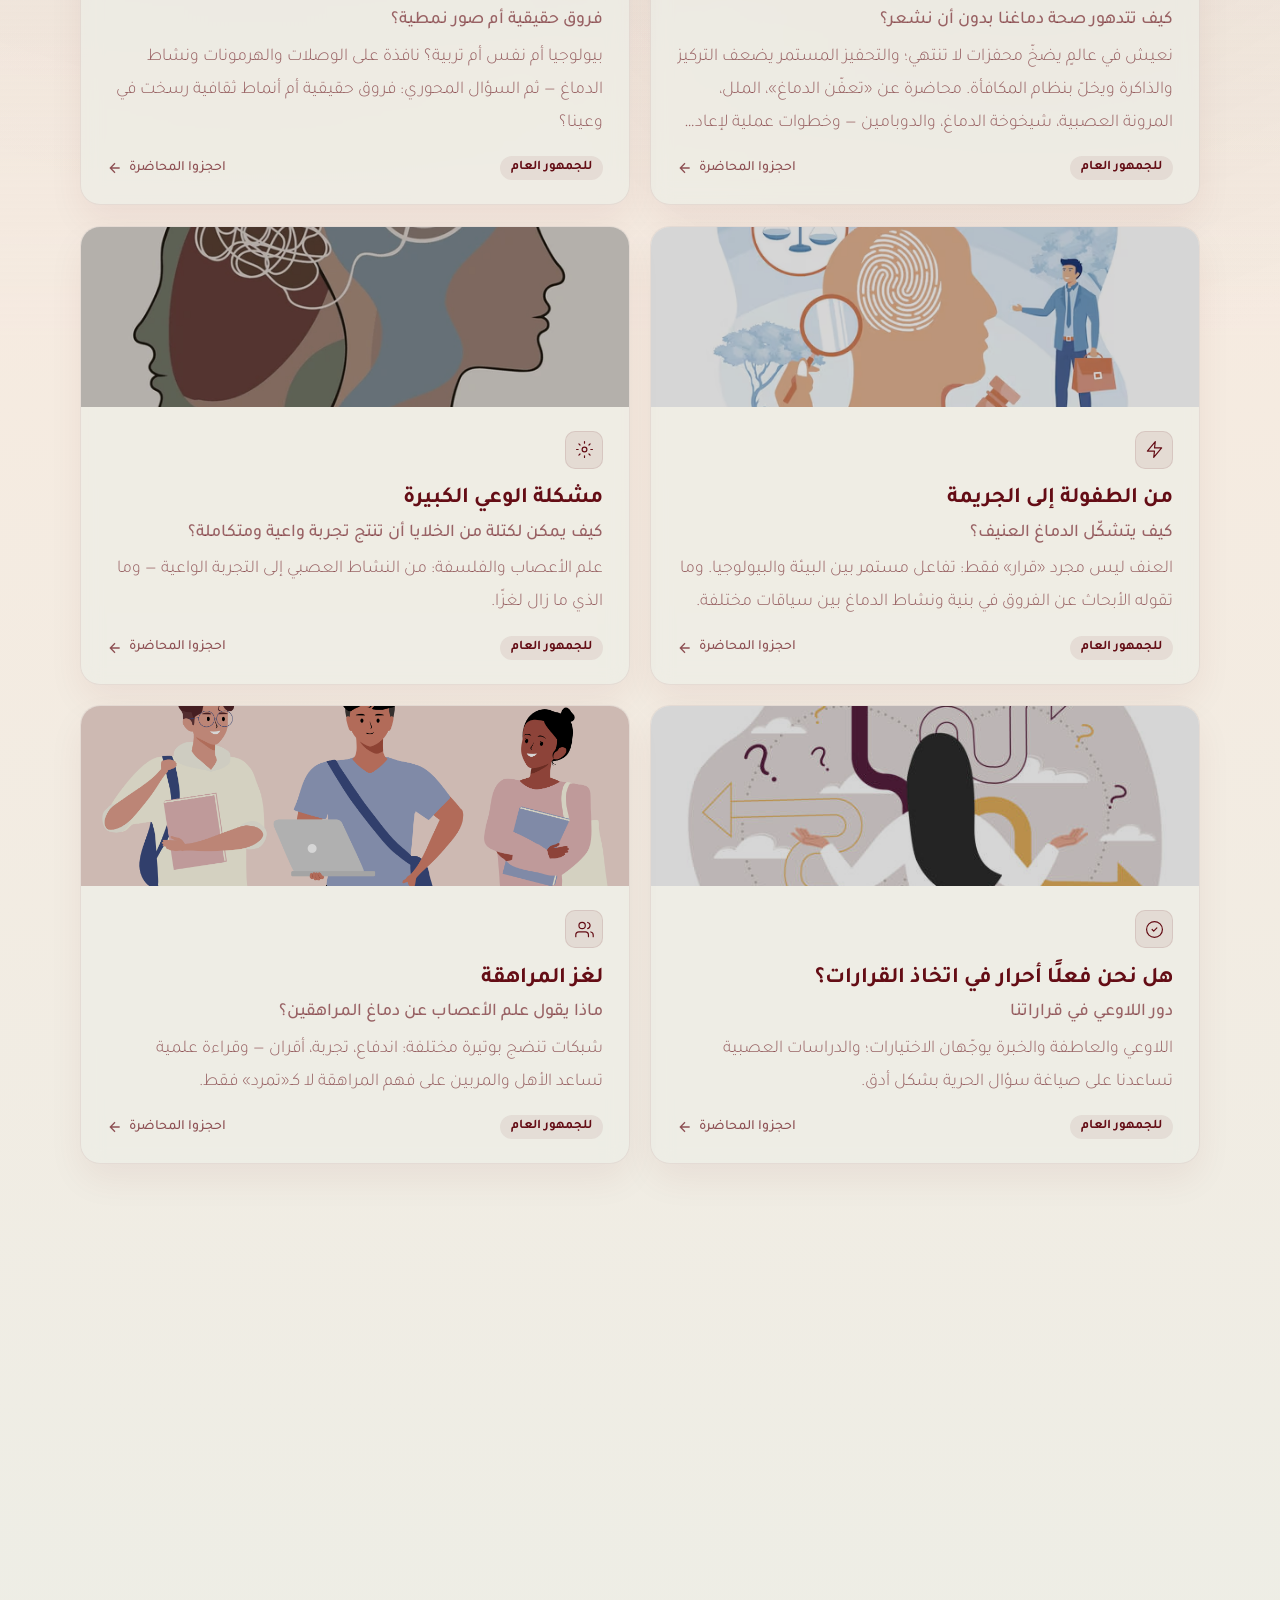
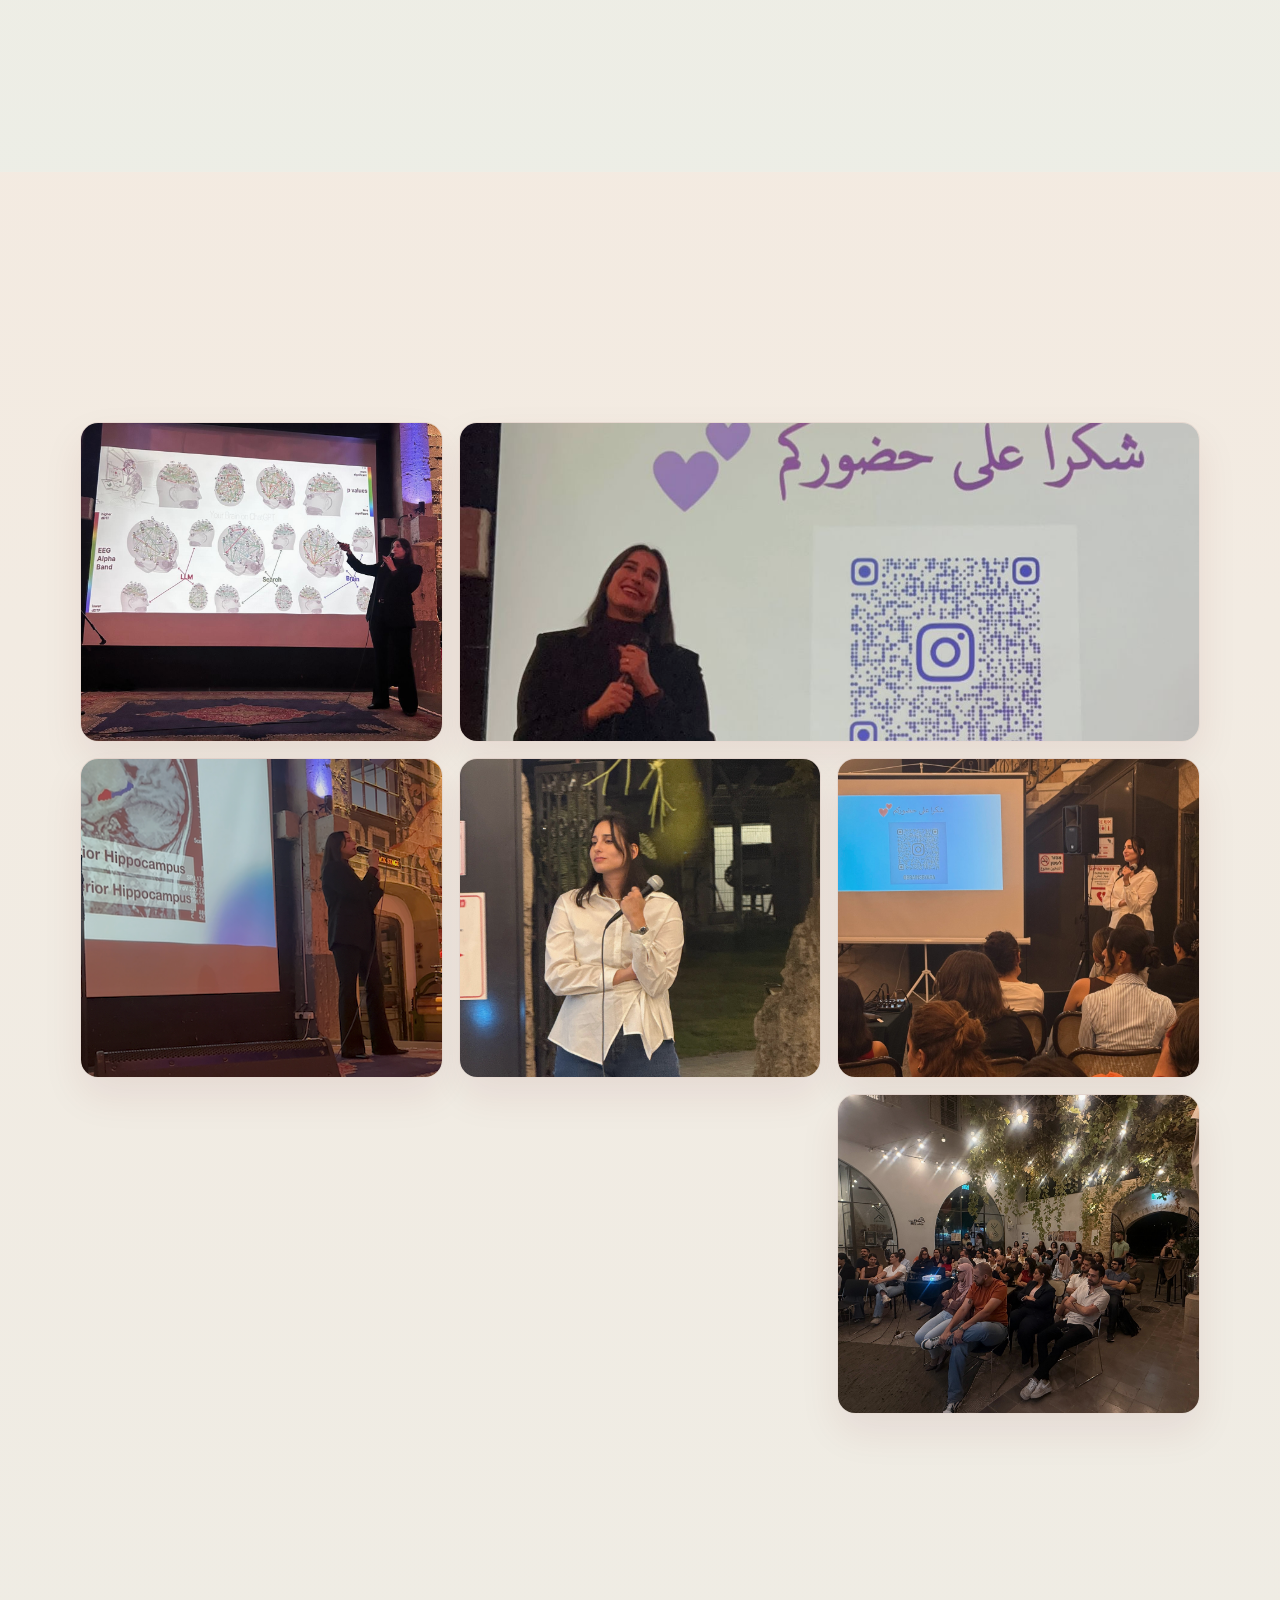
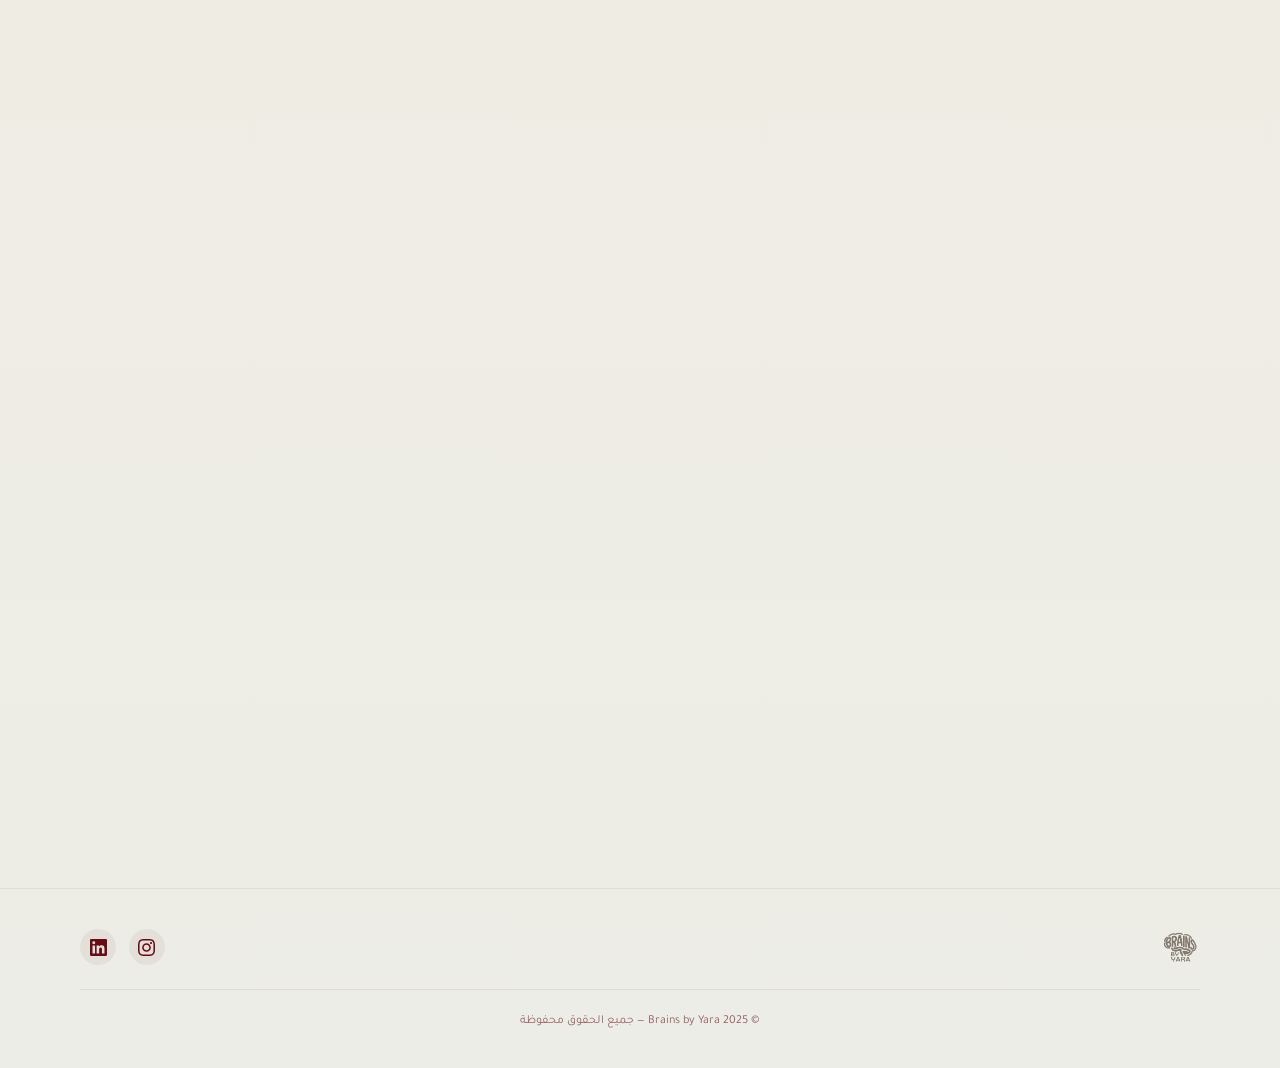
==== commit c4c6e7f5: "Add multilingual support — Arabic, Hebrew, English (v1.0.10) - Floating language switcher in nav (RT" ====
--- a/index.html
+++ b/index.html
@@ -18,7 +18,8 @@
     <meta name="twitter:image" content="https://brainsbyara.com/og-image.png">
     <link rel="canonical" href="https://brainsbyara.com/">
     <link rel="icon" type="image/png" href="Yara_logo_Sand.png">
-    <link href="https://fonts.googleapis.com/css2?family=Tajawal:wght@200;300;400;500;700;800;900&family=Playfair+Display:ital,wght@0,400;0,600;0,700;0,800;1,400;1,600&display=swap" rel="stylesheet">
+    <link href="https://fonts.googleapis.com/css2?family=Tajawal:wght@200;300;400;500;700;800;900&family=Heebo:wght@300;400;500;700;800;900&family=Inter:wght@300;400;500;600;700;800;900&family=Playfair+Display:ital,wght@0,400;0,600;0,700;0,800;1,400;1,600&display=swap" rel="stylesheet">
+    <link rel="stylesheet" href="i18n.css">
     <style>
         :root {
             --brown: #640D15;
@@ -546,12 +547,22 @@
     <a href="#home" class="nav-logo"><img src="Yara_logo_Sand.png" alt="Brains by Yara"></a>
     <ul class="nav-links" id="navLinks">
         <li class="mobile-logo"><img src="Yara_logo_Sand.png" alt="Brains by Yara"></li>
-        <li><a href="#home">الرئيسية</a></li>
-        <li><a href="#lectures">المحاضرات</a></li>
-        <li><a href="#gallery">معرض الصور</a></li>
-        <li><a href="#contact" class="nav-cta">احجزوا محاضرة</a></li>
+        <li><a href="#home" data-i18n="nav.home">الرئيسية</a></li>
+        <li><a href="#lectures" data-i18n="nav.lectures">المحاضرات</a></li>
+        <li><a href="#gallery" data-i18n="nav.gallery">معرض الصور</a></li>
+        <li><a href="#contact" class="nav-cta" data-i18n="nav.book">احجزوا محاضرة</a></li>
+        <li class="lang-switcher-mobile lang-switcher">
+            <button data-lang-btn="ar">عربي</button>
+            <button data-lang-btn="he">עברית</button>
+            <button data-lang-btn="en">EN</button>
+        </li>
     </ul>
-    <button class="nav-toggle" id="navToggle" aria-label="القائمة"><span></span><span></span><span></span></button>
+    <div class="lang-switcher">
+        <button data-lang-btn="ar">عربي</button>
+        <button data-lang-btn="he">עברית</button>
+        <button data-lang-btn="en">EN</button>
+    </div>
+    <button class="nav-toggle" id="navToggle" data-i18n-attr="aria-label:nav.menu" aria-label="القائمة"><span></span><span></span><span></span></button>
 </nav>
 
 <!-- HERO + ABOUT combined -->
@@ -561,25 +572,25 @@
             <div class="hero-image-main"><img src="Yara_port_1.jpeg" alt="د. يارا إغباريّة"></div>
         </div>
         <div class="hero-content">
-            <h1>د. يارا أغبارية</h1>
-            <p class="hero-bio">أنا باحثة في علوم الدماغ حاصلة على درجة الدكتوراه من جامعة تل أبيب. أحمل أيضًا درجة البكالوريوس في علم النفس، والبيولوجيا، وعلوم الدماغ.</p>
-            <p class="hero-bio">أعمل حاليًا كباحثة ومحاضرة في جامعة تل أبيب ومستشفى إيخيلوف، حيث أدرس تأثير المواد المُغيِّرة للوعي على الدماغ في الاكتئاب والألم المزمن.</p>
-            <p class="hero-bio">إلى جانب عملي الأكاديمي، أؤمن بأهمية تبسيط العلم وجعله متاحًا للجمهور العام. لذلك أنشأت صفحة Brains by Yara على إنستغرام، حيث أشارك محتوى علميًا مبسّطًا حول الدماغ والسلوك باللغة العربية.  كما أقدّم محاضرات علمية للجمهور العام، تهدف إلى نقل المعرفة الحديثة في علم الأعصاب بطريقة واضحة وممتعة.</p>
+            <h1 data-i18n="hero.name">د. يارا إغباريّة</h1>
+            <p class="hero-bio" data-i18n="hero.bio.1">أنا باحثة في علوم الدماغ حاصلة على درجة الدكتوراه من جامعة تل أبيب. أحمل أيضًا درجة البكالوريوس في علم النفس، والبيولوجيا، وعلوم الدماغ.</p>
+            <p class="hero-bio" data-i18n="hero.bio.2">أعمل حاليًا كباحثة ومحاضرة في جامعة تل أبيب ومستشفى إيخيلوف، حيث أدرس تأثير المواد المُغيِّرة للوعي على الدماغ في الاكتئاب والألم المزمن.</p>
+            <p class="hero-bio" data-i18n="hero.bio.3">إلى جانب عملي الأكاديمي، أؤمن بأهمية تبسيط العلم وجعله متاحًا للجمهور العام. لذلك أنشأت صفحة Brains by Yara على إنستغرام، حيث أشارك محتوى علميًا مبسّطًا حول الدماغ والسلوك باللغة العربية.  كما أقدّم محاضرات علمية للجمهور العام، تهدف إلى نقل المعرفة الحديثة في علم الأعصاب بطريقة واضحة وممتعة.</p>
             <div class="hero-buttons">
-                <button class="btn-primary" onclick="document.getElementById('lectures').scrollIntoView({behavior:'smooth'})">تصفّحوا المحاضرات</button>
-                <button class="btn-secondary" onclick="document.getElementById('contact').scrollIntoView({behavior:'smooth'})">تواصلوا معي</button>
+                <button class="btn-primary" onclick="document.getElementById('lectures').scrollIntoView({behavior:'smooth'})" data-i18n="hero.btn.lectures">تصفّحوا المحاضرات</button>
+                <button class="btn-secondary" onclick="document.getElementById('contact').scrollIntoView({behavior:'smooth'})" data-i18n="hero.btn.contact">تواصلوا معي</button>
             </div>
         </div>
     </div>
-    <div class="scroll-hint"><span>اكتشفوا المزيد</span><div class="scroll-hint-line"></div></div>
+    <div class="scroll-hint"><span data-i18n="hero.scroll">اكتشفوا المزيد</span><div class="scroll-hint-line"></div></div>
 </section>
 
 <!-- LECTURES -->
 <section class="lectures" id="lectures">
     <div class="lectures-header reveal-blur">
-        <h2 class="section-title">محاضرات شيّقة حول الدماغ</h2>
-        <p>مجموعة متنوعة من المحاضرات مصممة لتناسب جمهورًا واسعًا من مختلف الأعمار والخلفيات</p>
-        <p style="font-size:1.1rem; font-weight:400; opacity:0.7; margin-top:0.5rem;">المحاضرات متاحة للمجموعات والأفراد — تواصلوا معنا لمناقشة التفاصيل وإرسال عرض سعر</p>
+        <h2 class="section-title" data-i18n="lectures.title">محاضرات شيّقة حول الدماغ</h2>
+        <p data-i18n="lectures.subtitle">مجموعة متنوعة من المحاضرات مصممة لتناسب جمهورًا واسعًا من مختلف الأعمار والخلفيات</p>
+        <p style="font-size:1.1rem; font-weight:400; opacity:0.7; margin-top:0.5rem;" data-i18n="lectures.note">المحاضرات متاحة للمجموعات والأفراد — تواصلوا معنا لمناقشة التفاصيل وإرسال عرض سعر</p>
     </div>
 
     <div class="lectures-grid">
@@ -591,10 +602,10 @@
             </div>
             <div class="lecture-card-content">
                 <div class="lecture-card-icon"><svg viewBox="0 0 24 24"><path d="M12 2a7 7 0 0 0-7 7c0 2.38 1.19 4.47 3 5.74V17a1 1 0 0 0 1 1h6a1 1 0 0 0 1-1v-2.26c1.81-1.27 3-3.36 3-5.74a7 7 0 0 0-7-7z"/><path d="M9 21h6"/></svg></div>
-                <h3>تعفّن الدماغ</h3>
-                <div class="lecture-subtitle">كيف تتدهور صحة دماغنا بدون أن نشعر؟</div>
-                <p class="lecture-desc">نعيش في عالمٍ يضخّ محفزات لا تنتهي؛ والتحفيز المستمر يضعف التركيز والذاكرة ويخلّ بنظام المكافأة. محاضرة عن «تعفّن الدماغ»، الملل، المرونة العصبية، شيخوخة الدماغ، والدوبامين — وخطوات عملية لإعادة التوازن.</p>
-                <div class="lecture-card-footer"><span class="lecture-card-tag">للجمهور العام</span><button class="lecture-book-btn">احجزوا المحاضرة <svg width="16" height="16" viewBox="0 0 24 24" fill="none" stroke="currentColor" stroke-width="2"><path d="M19 12H5M12 19l-7-7 7-7"/></svg></button></div>
+                <h3 data-i18n="l1.title">تعفّن الدماغ</h3>
+                <div class="lecture-subtitle" data-i18n="l1.subtitle">كيف تتدهور صحة دماغنا بدون أن نشعر؟</div>
+                <p class="lecture-desc" data-i18n="l1.desc">نعيش في عالمٍ يضخّ محفزات لا تنتهي؛ والتحفيز المستمر يضعف التركيز والذاكرة ويخلّ بنظام المكافأة. محاضرة عن «تعفّن الدماغ»، الملل، المرونة العصبية، شيخوخة الدماغ، والدوبامين — وخطوات عملية لإعادة التوازن.</p>
+                <div class="lecture-card-footer"><span class="lecture-card-tag" data-i18n="tag.public">للجمهور العام</span><button class="lecture-book-btn"><span data-i18n="btn.book">احجزوا المحاضرة</span> <svg width="16" height="16" viewBox="0 0 24 24" fill="none" stroke="currentColor" stroke-width="2"><path d="M19 12H5M12 19l-7-7 7-7"/></svg></button></div>
             </div>
         </div>
 
@@ -605,10 +616,10 @@
             </div>
             <div class="lecture-card-content">
                 <div class="lecture-card-icon"><svg viewBox="0 0 24 24"><circle cx="8" cy="8" r="5"/><circle cx="16" cy="8" r="5"/><path d="M4 21v-2a4 4 0 0 1 4-4M20 21v-2a4 4 0 0 0-4-4"/></svg></div>
-                <h3>دماغ الرجل والمرأة</h3>
-                <div class="lecture-subtitle">فروق حقيقية أم صور نمطية؟</div>
-                <p class="lecture-desc">بيولوجيا أم نفس أم تربية؟ نافذة على الوصلات والهرمونات ونشاط الدماغ — ثم السؤال المحوري: فروق حقيقية أم أنماط ثقافية رسخت في وعينا؟</p>
-                <div class="lecture-card-footer"><span class="lecture-card-tag">للجمهور العام</span><button class="lecture-book-btn">احجزوا المحاضرة <svg width="16" height="16" viewBox="0 0 24 24" fill="none" stroke="currentColor" stroke-width="2"><path d="M19 12H5M12 19l-7-7 7-7"/></svg></button></div>
+                <h3 data-i18n="l2.title">دماغ الرجل والمرأة</h3>
+                <div class="lecture-subtitle" data-i18n="l2.subtitle">فروق حقيقية أم صور نمطية؟</div>
+                <p class="lecture-desc" data-i18n="l2.desc">بيولوجيا أم نفس أم تربية؟ نافذة على الوصلات والهرمونات ونشاط الدماغ — ثم السؤال المحوري: فروق حقيقية أم أنماط ثقافية رسخت في وعينا؟</p>
+                <div class="lecture-card-footer"><span class="lecture-card-tag" data-i18n="tag.public">للجمهور العام</span><button class="lecture-book-btn"><span data-i18n="btn.book">احجزوا المحاضرة</span> <svg width="16" height="16" viewBox="0 0 24 24" fill="none" stroke="currentColor" stroke-width="2"><path d="M19 12H5M12 19l-7-7 7-7"/></svg></button></div>
             </div>
         </div>
 
@@ -619,10 +630,10 @@
             </div>
             <div class="lecture-card-content">
                 <div class="lecture-card-icon"><svg viewBox="0 0 24 24"><path d="M13 2L3 14h9l-1 8 10-12h-9l1-8z"/></svg></div>
-                <h3>من الطفولة إلى الجريمة</h3>
-                <div class="lecture-subtitle">كيف يتشكّل الدماغ العنيف؟</div>
-                <p class="lecture-desc">العنف ليس مجرد «قرار» فقط: تفاعل مستمر بين البيئة والبيولوجيا. وما تقوله الأبحاث عن الفروق في بنية ونشاط الدماغ بين سياقات مختلفة.</p>
-                <div class="lecture-card-footer"><span class="lecture-card-tag">للجمهور العام</span><button class="lecture-book-btn">احجزوا المحاضرة <svg width="16" height="16" viewBox="0 0 24 24" fill="none" stroke="currentColor" stroke-width="2"><path d="M19 12H5M12 19l-7-7 7-7"/></svg></button></div>
+                <h3 data-i18n="l3.title">من الطفولة إلى الجريمة</h3>
+                <div class="lecture-subtitle" data-i18n="l3.subtitle">كيف يتشكّل الدماغ العنيف؟</div>
+                <p class="lecture-desc" data-i18n="l3.desc">العنف ليس مجرد «قرار» فقط: تفاعل مستمر بين البيئة والبيولوجيا. وما تقوله الأبحاث عن الفروق في بنية ونشاط الدماغ بين سياقات مختلفة.</p>
+                <div class="lecture-card-footer"><span class="lecture-card-tag" data-i18n="tag.public">للجمهور العام</span><button class="lecture-book-btn"><span data-i18n="btn.book">احجزوا المحاضرة</span> <svg width="16" height="16" viewBox="0 0 24 24" fill="none" stroke="currentColor" stroke-width="2"><path d="M19 12H5M12 19l-7-7 7-7"/></svg></button></div>
             </div>
         </div>
 
@@ -633,10 +644,10 @@
             </div>
             <div class="lecture-card-content">
                 <div class="lecture-card-icon"><svg viewBox="0 0 24 24"><circle cx="12" cy="12" r="3"/><path d="M12 2v2M12 20v2M4.93 4.93l1.41 1.41M17.66 17.66l1.41 1.41M2 12h2M20 12h2M4.93 19.07l1.41-1.41M17.66 6.34l1.41-1.41"/></svg></div>
-                <h3>مشكلة الوعي الكبيرة</h3>
-                <div class="lecture-subtitle">كيف يمكن لكتلة من الخلايا أن تنتج تجربة واعية ومتكاملة؟</div>
-                <p class="lecture-desc">علم الأعصاب والفلسفة: من النشاط العصبي إلى التجربة الواعية — وما الذي ما زال لغزًا.</p>
-                <div class="lecture-card-footer"><span class="lecture-card-tag">للجمهور العام</span><button class="lecture-book-btn">احجزوا المحاضرة <svg width="16" height="16" viewBox="0 0 24 24" fill="none" stroke="currentColor" stroke-width="2"><path d="M19 12H5M12 19l-7-7 7-7"/></svg></button></div>
+                <h3 data-i18n="l4.title">مشكلة الوعي الكبيرة</h3>
+                <div class="lecture-subtitle" data-i18n="l4.subtitle">كيف يمكن لكتلة من الخلايا أن تنتج تجربة واعية ومتكاملة؟</div>
+                <p class="lecture-desc" data-i18n="l4.desc">علم الأعصاب والفلسفة: من النشاط العصبي إلى التجربة الواعية — وما الذي ما زال لغزًا.</p>
+                <div class="lecture-card-footer"><span class="lecture-card-tag" data-i18n="tag.public">للجمهور العام</span><button class="lecture-book-btn"><span data-i18n="btn.book">احجزوا المحاضرة</span> <svg width="16" height="16" viewBox="0 0 24 24" fill="none" stroke="currentColor" stroke-width="2"><path d="M19 12H5M12 19l-7-7 7-7"/></svg></button></div>
             </div>
         </div>
 
@@ -647,10 +658,10 @@
             </div>
             <div class="lecture-card-content">
                 <div class="lecture-card-icon"><svg viewBox="0 0 24 24"><path d="M12 22c5.523 0 10-4.477 10-10S17.523 2 12 2 2 6.477 2 12s4.477 10 10 10z"/><path d="M9 12l2 2 4-4"/></svg></div>
-                <h3>هل نحن فعلًا أحرار في قراراتنا؟</h3>
-                <div class="lecture-subtitle">دور اللاوعي في قراراتنا</div>
-                <p class="lecture-desc">اللاوعي والعاطفة والخبرة يوجّهان الاختيارات؛ والدراسات العصبية تساعدنا على صياغة سؤال الحرية بشكل أدق.</p>
-                <div class="lecture-card-footer"><span class="lecture-card-tag">للجمهور العام</span><button class="lecture-book-btn">احجزوا المحاضرة <svg width="16" height="16" viewBox="0 0 24 24" fill="none" stroke="currentColor" stroke-width="2"><path d="M19 12H5M12 19l-7-7 7-7"/></svg></button></div>
+                <h3 data-i18n="l5.title">هل نحن فعلًا أحرار في قراراتنا؟</h3>
+                <div class="lecture-subtitle" data-i18n="l5.subtitle">دور اللاوعي في قراراتنا</div>
+                <p class="lecture-desc" data-i18n="l5.desc">اللاوعي والعاطفة والخبرة يوجّهان الاختيارات؛ والدراسات العصبية تساعدنا على صياغة سؤال الحرية بشكل أدق.</p>
+                <div class="lecture-card-footer"><span class="lecture-card-tag" data-i18n="tag.public">للجمهور العام</span><button class="lecture-book-btn"><span data-i18n="btn.book">احجزوا المحاضرة</span> <svg width="16" height="16" viewBox="0 0 24 24" fill="none" stroke="currentColor" stroke-width="2"><path d="M19 12H5M12 19l-7-7 7-7"/></svg></button></div>
             </div>
         </div>
 
@@ -661,10 +672,10 @@
             </div>
             <div class="lecture-card-content">
                 <div class="lecture-card-icon"><svg viewBox="0 0 24 24"><path d="M17 21v-2a4 4 0 0 0-4-4H5a4 4 0 0 0-4 4v2"/><circle cx="9" cy="7" r="4"/><path d="M23 21v-2a4 4 0 0 0-3-3.87M16 3.13a4 4 0 0 1 0 7.75"/></svg></div>
-                <h3>لغز المراهقة</h3>
-                <div class="lecture-subtitle">ماذا يقول علم الأعصاب عن دماغ المراهقين؟</div>
-                <p class="lecture-desc">شبكات تنضج بوتيرة مختلفة: اندفاع، تجربة، أقران — وقراءة علمية تساعد الأهل والمربين على فهم المراهقة لا كـ«تمرد» فقط.</p>
-                <div class="lecture-card-footer"><span class="lecture-card-tag">للجمهور العام</span><button class="lecture-book-btn">احجزوا المحاضرة <svg width="16" height="16" viewBox="0 0 24 24" fill="none" stroke="currentColor" stroke-width="2"><path d="M19 12H5M12 19l-7-7 7-7"/></svg></button></div>
+                <h3 data-i18n="l6.title">لغز المراهقة</h3>
+                <div class="lecture-subtitle" data-i18n="l6.subtitle">ماذا يقول علم الأعصاب عن دماغ المراهقين؟</div>
+                <p class="lecture-desc" data-i18n="l6.desc">شبكات تنضج بوتيرة مختلفة: اندفاع، تجربة، أقران — وقراءة علمية تساعد الأهل والمربين على فهم المراهقة لا كـ«تمرد» فقط.</p>
+                <div class="lecture-card-footer"><span class="lecture-card-tag" data-i18n="tag.public">للجمهور العام</span><button class="lecture-book-btn"><span data-i18n="btn.book">احجزوا المحاضرة</span> <svg width="16" height="16" viewBox="0 0 24 24" fill="none" stroke="currentColor" stroke-width="2"><path d="M19 12H5M12 19l-7-7 7-7"/></svg></button></div>
             </div>
         </div>
 
@@ -675,10 +686,10 @@
             </div>
             <div class="lecture-card-content">
                 <div class="lecture-card-icon"><svg viewBox="0 0 24 24"><path d="M20.84 4.61a5.5 5.5 0 0 0-7.78 0L12 5.67l-1.06-1.06a5.5 5.5 0 0 0-7.78 7.78l1.06 1.06L12 21.23l7.78-7.78 1.06-1.06a5.5 5.5 0 0 0 0-7.78z"/></svg></div>
-                <h3>كيف تغيّر الصدمة الدماغ؟</h3>
-                <div class="lecture-subtitle">العلم وراء آثار التجارب المؤلمة</div>
-                <p class="lecture-desc">بصمات نفسية وعصبية قد تدوم؛ وشبكات الذاكرة العاطفية والخوف والتوتر تفسّر لماذا يختلف الأثر بين الناس.</p>
-                <div class="lecture-card-footer"><span class="lecture-card-tag">للجمهور العام</span><button class="lecture-book-btn">احجزوا المحاضرة <svg width="16" height="16" viewBox="0 0 24 24" fill="none" stroke="currentColor" stroke-width="2"><path d="M19 12H5M12 19l-7-7 7-7"/></svg></button></div>
+                <h3 data-i18n="l7.title">كيف تغيّر الصدمة الدماغ؟</h3>
+                <div class="lecture-subtitle" data-i18n="l7.subtitle">العلم وراء آثار التجارب المؤلمة</div>
+                <p class="lecture-desc" data-i18n="l7.desc">بصمات نفسية وعصبية قد تدوم؛ وشبكات الذاكرة العاطفية والخوف والتوتر تفسّر لماذا يختلف الأثر بين الناس.</p>
+                <div class="lecture-card-footer"><span class="lecture-card-tag" data-i18n="tag.public">للجمهور العام</span><button class="lecture-book-btn"><span data-i18n="btn.book">احجزوا المحاضرة</span> <svg width="16" height="16" viewBox="0 0 24 24" fill="none" stroke="currentColor" stroke-width="2"><path d="M19 12H5M12 19l-7-7 7-7"/></svg></button></div>
             </div>
         </div>
 
@@ -689,10 +700,10 @@
             </div>
             <div class="lecture-card-content">
                 <div class="lecture-card-icon"><svg viewBox="0 0 24 24"><rect x="2" y="7" width="20" height="14" rx="2" ry="2"/><path d="M16 7V5a2 2 0 0 0-2-2h-4a2 2 0 0 0-2 2v2"/><path d="M12 12v3"/></svg></div>
-                <h3>علم الأعصاب لاتخاذ القرار</h3>
-                <div class="lecture-subtitle">كيف يتخذ الدماغ قراراته في بيئات العمل المعقدة؟</div>
-                <p class="lecture-desc">ضغوط وعدم يقين وانحيازات إدراكية داخل المؤسسات — مع أدوات تطبيقية وأمثلة واقعية لتحسين جودة القرار.</p>
-                <div class="lecture-card-footer"><span class="lecture-card-tag">للشركات والمؤسسات</span><button class="lecture-book-btn">احجزوا المحاضرة <svg width="16" height="16" viewBox="0 0 24 24" fill="none" stroke="currentColor" stroke-width="2"><path d="M19 12H5M12 19l-7-7 7-7"/></svg></button></div>
+                <h3 data-i18n="l8.title">علم الأعصاب لاتخاذ القرار</h3>
+                <div class="lecture-subtitle" data-i18n="l8.subtitle">كيف يتخذ الدماغ قراراته في بيئات العمل المعقدة؟</div>
+                <p class="lecture-desc" data-i18n="l8.desc">ضغوط وعدم يقين وانحيازات إدراكية داخل المؤسسات — مع أدوات تطبيقية وأمثلة واقعية لتحسين جودة القرار.</p>
+                <div class="lecture-card-footer"><span class="lecture-card-tag" data-i18n="tag.corporate">للشركات والمؤسسات</span><button class="lecture-book-btn"><span data-i18n="btn.book">احجزوا المحاضرة</span> <svg width="16" height="16" viewBox="0 0 24 24" fill="none" stroke="currentColor" stroke-width="2"><path d="M19 12H5M12 19l-7-7 7-7"/></svg></button></div>
             </div>
         </div>
 
@@ -702,15 +713,15 @@
 <!-- GALLERY -->
 <section class="gallery-section" id="gallery">
     <div class="gallery-header reveal-blur">
-        <h2 class="section-title">معرض الصور</h2>
+        <h2 class="section-title" data-i18n="gallery.title">معرض الصور</h2>
     </div>
     <div class="gallery-grid reveal-scale">
-        <div class="gallery-item"><img src="1.jpeg" alt="د. يارا أغبارية"><div class="gallery-overlay"><h4>د. يارا أغبارية</h4></div></div>
-        <div class="gallery-item"><img src="2.jpeg" alt="محاضرة"><div class="gallery-overlay"><h4>محاضرة</h4></div></div>
-        <div class="gallery-item"><img src="3.jpeg" alt="فعالية"><div class="gallery-overlay"><h4>فعالية</h4></div></div>
-        <div class="gallery-item"><img src="4.jpeg" alt="ورشة عمل"><div class="gallery-overlay"><h4>ورشة عمل</h4></div></div>
-        <div class="gallery-item"><img src="5.png" alt="محاضرة أمام جمهور"><div class="gallery-overlay"><h4>محاضرة أمام جمهور</h4></div></div>
-        <div class="gallery-item"><img src="7.jpeg" alt="فعالية مجتمعية"><div class="gallery-overlay"><h4>فعالية مجتمعية</h4></div></div>
+        <div class="gallery-item"><img src="1.jpeg" alt="د. يارا إغباريّة"><div class="gallery-overlay"><h4 data-i18n="gallery.yara">د. يارا إغباريّة</h4></div></div>
+        <div class="gallery-item"><img src="2.jpeg" alt="محاضرة"><div class="gallery-overlay"><h4 data-i18n="gallery.lecture">محاضرة</h4></div></div>
+        <div class="gallery-item"><img src="3.jpeg" alt="فعالية"><div class="gallery-overlay"><h4 data-i18n="gallery.event">فعالية</h4></div></div>
+        <div class="gallery-item"><img src="4.jpeg" alt="ورشة عمل"><div class="gallery-overlay"><h4 data-i18n="gallery.workshop">ورشة عمل</h4></div></div>
+        <div class="gallery-item"><img src="5.png" alt="محاضرة أمام جمهور"><div class="gallery-overlay"><h4 data-i18n="gallery.audience">محاضرة أمام جمهور</h4></div></div>
+        <div class="gallery-item"><img src="7.jpeg" alt="فعالية مجتمعية"><div class="gallery-overlay"><h4 data-i18n="gallery.community">فعالية مجتمعية</h4></div></div>
     </div>
 </section>
 
@@ -718,32 +729,32 @@
 <section class="contact" id="contact">
     <div class="contact-inner reveal-scale">
         <div class="contact-content">
-            <h2>هل ترغبون بحجز محاضرة؟</h2>
-            <p>أرسلوا تفاصيل الفعالية أو المحاضرة المطلوبة وسأتواصل معكم في أقرب وقت لمناقشة التفاصيل وإرسال عرض سعر</p>
+            <h2 data-i18n="contact.title">هل ترغبون بحجز محاضرة؟</h2>
+            <p data-i18n="contact.subtitle">أرسلوا تفاصيل الفعالية أو المحاضرة المطلوبة وسأتواصل معكم في أقرب وقت لمناقشة التفاصيل وإرسال عرض سعر</p>
             <form class="contact-form" name="contact" method="POST" data-netlify="true" action="/success.html">
                 <input type="hidden" name="form-name" value="contact">
-                <div class="form-group"><input type="text" name="name" placeholder="الاسم الكامل" required></div>
-                <div class="form-group"><input type="email" name="email" placeholder="البريد الإلكتروني" required></div>
-                <div class="form-group"><input type="tel" name="phone" placeholder="رقم الهاتف"></div>
+                <div class="form-group"><input type="text" name="name" data-i18n-attr="placeholder:form.name" placeholder="الاسم الكامل" required></div>
+                <div class="form-group"><input type="email" name="email" data-i18n-attr="placeholder:form.email" placeholder="البريد الإلكتروني" required></div>
+                <div class="form-group"><input type="tel" name="phone" data-i18n-attr="placeholder:form.phone" placeholder="رقم الهاتف"></div>
                 <div class="form-group">
                     <select id="contactSelect" name="lecture" onchange="toggleOtherField(this)">
-                        <option value="" disabled selected>اختاروا المحاضرة</option>
-                        <option>تعفّن الدماغ</option>
-                        <option>دماغ الرجل والمرأة</option>
-                        <option>من الطفولة إلى الجريمة</option>
-                        <option>مشكلة الوعي الكبيرة</option>
-                        <option>هل نحن فعلًا أحرار في قراراتنا؟</option>
-                        <option>لغز المراهقة</option>
-                        <option>كيف تغيّر الصدمة الدماغ؟</option>
-                        <option>علم الأعصاب لاتخاذ القرار (للشركات)</option>
-                        <option value="other">أخرى — استفسار عام</option>
+                        <option value="" disabled selected data-i18n="form.lecture">اختاروا المحاضرة</option>
+                        <option data-i18n="l1.title">تعفّن الدماغ</option>
+                        <option data-i18n="l2.title">دماغ الرجل والمرأة</option>
+                        <option data-i18n="l3.title">من الطفولة إلى الجريمة</option>
+                        <option data-i18n="l4.title">مشكلة الوعي الكبيرة</option>
+                        <option data-i18n="l5.title">هل نحن فعلًا أحرار في قراراتنا؟</option>
+                        <option data-i18n="l6.title">لغز المراهقة</option>
+                        <option data-i18n="l7.title">كيف تغيّر الصدمة الدماغ؟</option>
+                        <option data-i18n="l8.title">علم الأعصاب لاتخاذ القرار (للشركات)</option>
+                        <option value="other" data-i18n="form.other.option">أخرى — استفسار عام</option>
                     </select>
                 </div>
                 <div class="form-group full-width" id="otherField" style="display:none;">
-                    <input type="text" name="other-topic" placeholder="أخبرونا عن موضوع المحاضرة أو الاستفسار المطلوب">
+                    <input type="text" name="other-topic" data-i18n-attr="placeholder:form.other.placeholder" placeholder="أخبرونا عن موضوع المحاضرة أو الاستفسار المطلوب">
                 </div>
-                <div class="form-group full-width"><textarea name="details" placeholder="أخبرونا المزيد عن الفعالية: التاريخ، عدد الحضور، المكان..."></textarea></div>
-                <div class="form-submit"><button type="submit">أرسلوا طلب الحجز</button></div>
+                <div class="form-group full-width"><textarea name="details" data-i18n-attr="placeholder:form.details" placeholder="أخبرونا المزيد عن الفعالية: التاريخ، عدد الحضور، المكان..."></textarea></div>
+                <div class="form-submit"><button type="submit" data-i18n="form.submit">أرسلوا طلب الحجز</button></div>
             </form>
         </div>
     </div>
@@ -757,7 +768,7 @@
             <a href="https://www.linkedin.com/in/yara-agbaria-707b91292/" target="_blank" title="LinkedIn"><svg width="17" height="17" viewBox="0 0 24 24" fill="currentColor"><path d="M20.447 20.452h-3.554v-5.569c0-1.328-.027-3.037-1.852-3.037-1.853 0-2.136 1.445-2.136 2.939v5.667H9.351V9h3.414v1.561h.046c.477-.9 1.637-1.85 3.37-1.85 3.601 0 4.267 2.37 4.267 5.455v6.286zM5.337 7.433a2.062 2.062 0 0 1-2.063-2.065 2.064 2.064 0 1 1 2.063 2.065zm1.782 13.019H3.555V9h3.564v11.452zM22.225 0H1.771C.792 0 0 .774 0 1.729v20.542C0 23.227.792 24 1.771 24h20.451C23.2 24 24 23.227 24 22.271V1.729C24 .774 23.2 0 22.222 0h.003z"/></svg></a>
         </div>
     </div>
-    <div class="footer-copy">© 2025 Brains by Yara — جميع الحقوق محفوظة</div>
+    <div class="footer-copy" data-i18n="footer.copy">© 2025 Brains by Yara — جميع الحقوق محفوظة</div>
 </footer>
 
 <!-- MODAL -->
@@ -770,11 +781,11 @@
         <form name="booking" method="POST" data-netlify="true" action="/success.html">
             <input type="hidden" name="form-name" value="booking">
             <input type="hidden" name="lecture" id="modalLectureField" value="">
-            <div class="form-group"><input type="text" name="name" placeholder="الاسم الكامل" required></div>
-            <div class="form-group"><input type="email" name="email" placeholder="البريد الإلكتروني" required></div>
-            <div class="form-group"><input type="tel" name="phone" placeholder="رقم الهاتف"></div>
-            <div class="form-group"><textarea name="details" placeholder="تفاصيل إضافية: التاريخ، المكان، عدد الحضور..."></textarea></div>
-            <button type="submit" class="modal-submit">أرسلوا طلب الحجز</button>
+            <div class="form-group"><input type="text" name="name" data-i18n-attr="placeholder:form.name" placeholder="الاسم الكامل" required></div>
+            <div class="form-group"><input type="email" name="email" data-i18n-attr="placeholder:form.email" placeholder="البريد الإلكتروني" required></div>
+            <div class="form-group"><input type="tel" name="phone" data-i18n-attr="placeholder:form.phone" placeholder="رقم الهاتف"></div>
+            <div class="form-group"><textarea name="details" data-i18n-attr="placeholder:form.details" placeholder="تفاصيل إضافية: التاريخ، المكان، عدد الحضور..."></textarea></div>
+            <button type="submit" class="modal-submit" data-i18n="form.submit">أرسلوا طلب الحجز</button>
         </form>
     </div>
 </div>
@@ -857,5 +868,6 @@
         });
     }
 </script>
+<script src="i18n.js"></script>
 </body>
 </html>
--- a/i18n.css
+++ b/i18n.css
@@ -0,0 +1,86 @@
+/* Brains by Yara — i18n shared styles */
+
+/* Language switcher (sits inside nav) */
+.lang-switcher {
+    display: flex;
+    gap: 0.25rem;
+    align-items: center;
+    margin-inline-start: 1rem;
+    padding: 0.2rem;
+    background: rgba(245, 234, 224, 0.12);
+    border-radius: 100px;
+    border: 1px solid rgba(245, 234, 224, 0.18);
+}
+.lang-switcher button {
+    background: transparent;
+    border: none;
+    color: rgba(245, 234, 224, 0.62);
+    font-family: 'Tajawal', sans-serif;
+    font-size: 0.8rem;
+    font-weight: 600;
+    padding: 0.32rem 0.7rem;
+    border-radius: 100px;
+    cursor: pointer;
+    transition: all 0.3s;
+    letter-spacing: 0.5px;
+}
+.lang-switcher button:hover { color: #F5EAE0; background: rgba(245,234,224,0.08); }
+.lang-switcher button.active {
+    background: #F5EAE0;
+    color: #640D15;
+}
+
+/* Mobile lang switcher inside hamburger menu */
+.nav-links .lang-switcher-mobile {
+    display: none;
+    margin-top: 1.5rem;
+}
+@media (max-width: 1024px) {
+    .lang-switcher { display: none; }
+    .nav-links.mobile-open .lang-switcher-mobile { display: flex; }
+}
+
+/* When body is in English, switch to a Latin font for body text */
+html[lang="en"] body { font-family: 'Inter', 'Helvetica Neue', Arial, sans-serif; }
+html[lang="en"] .nav-links a,
+html[lang="en"] .lecture-card h3,
+html[lang="en"] .section-title,
+html[lang="en"] .hero-content h1,
+html[lang="en"] .lp-hero h1,
+html[lang="en"] button,
+html[lang="en"] input,
+html[lang="en"] textarea,
+html[lang="en"] select {
+    font-family: 'Inter', 'Helvetica Neue', Arial, sans-serif;
+}
+
+/* Hebrew uses Heebo (Google font) */
+html[lang="he"] body { font-family: 'Heebo', 'Tajawal', sans-serif; }
+html[lang="he"] input,
+html[lang="he"] textarea,
+html[lang="he"] select,
+html[lang="he"] button {
+    font-family: 'Heebo', 'Tajawal', sans-serif;
+}
+
+/* LTR fixes when in English */
+html[dir="ltr"] body { text-align: left; }
+html[dir="ltr"] .form-group input,
+html[dir="ltr"] .form-group textarea,
+html[dir="ltr"] .form-group select,
+html[dir="ltr"] .modal input,
+html[dir="ltr"] .modal textarea {
+    direction: ltr;
+    text-align: left;
+}
+html[dir="ltr"] .nav-links a::after { right: auto; left: 0; }
+html[dir="ltr"] .scroll-hint { left: 50%; }
+html[dir="ltr"] .hero-image-badge { left: auto; right: -18px; }
+html[dir="ltr"] .hero-image-ring { right: auto; left: -20px; }
+html[dir="ltr"] .lecture-card-num { right: auto; left: 0.8rem; }
+html[dir="ltr"] .modal-close { left: auto; right: 1.1rem; }
+
+/* Smooth font swap */
+body, h1, h2, h3, p, button, input, select, textarea {
+    transition: font-family 0.2s ease;
+}
